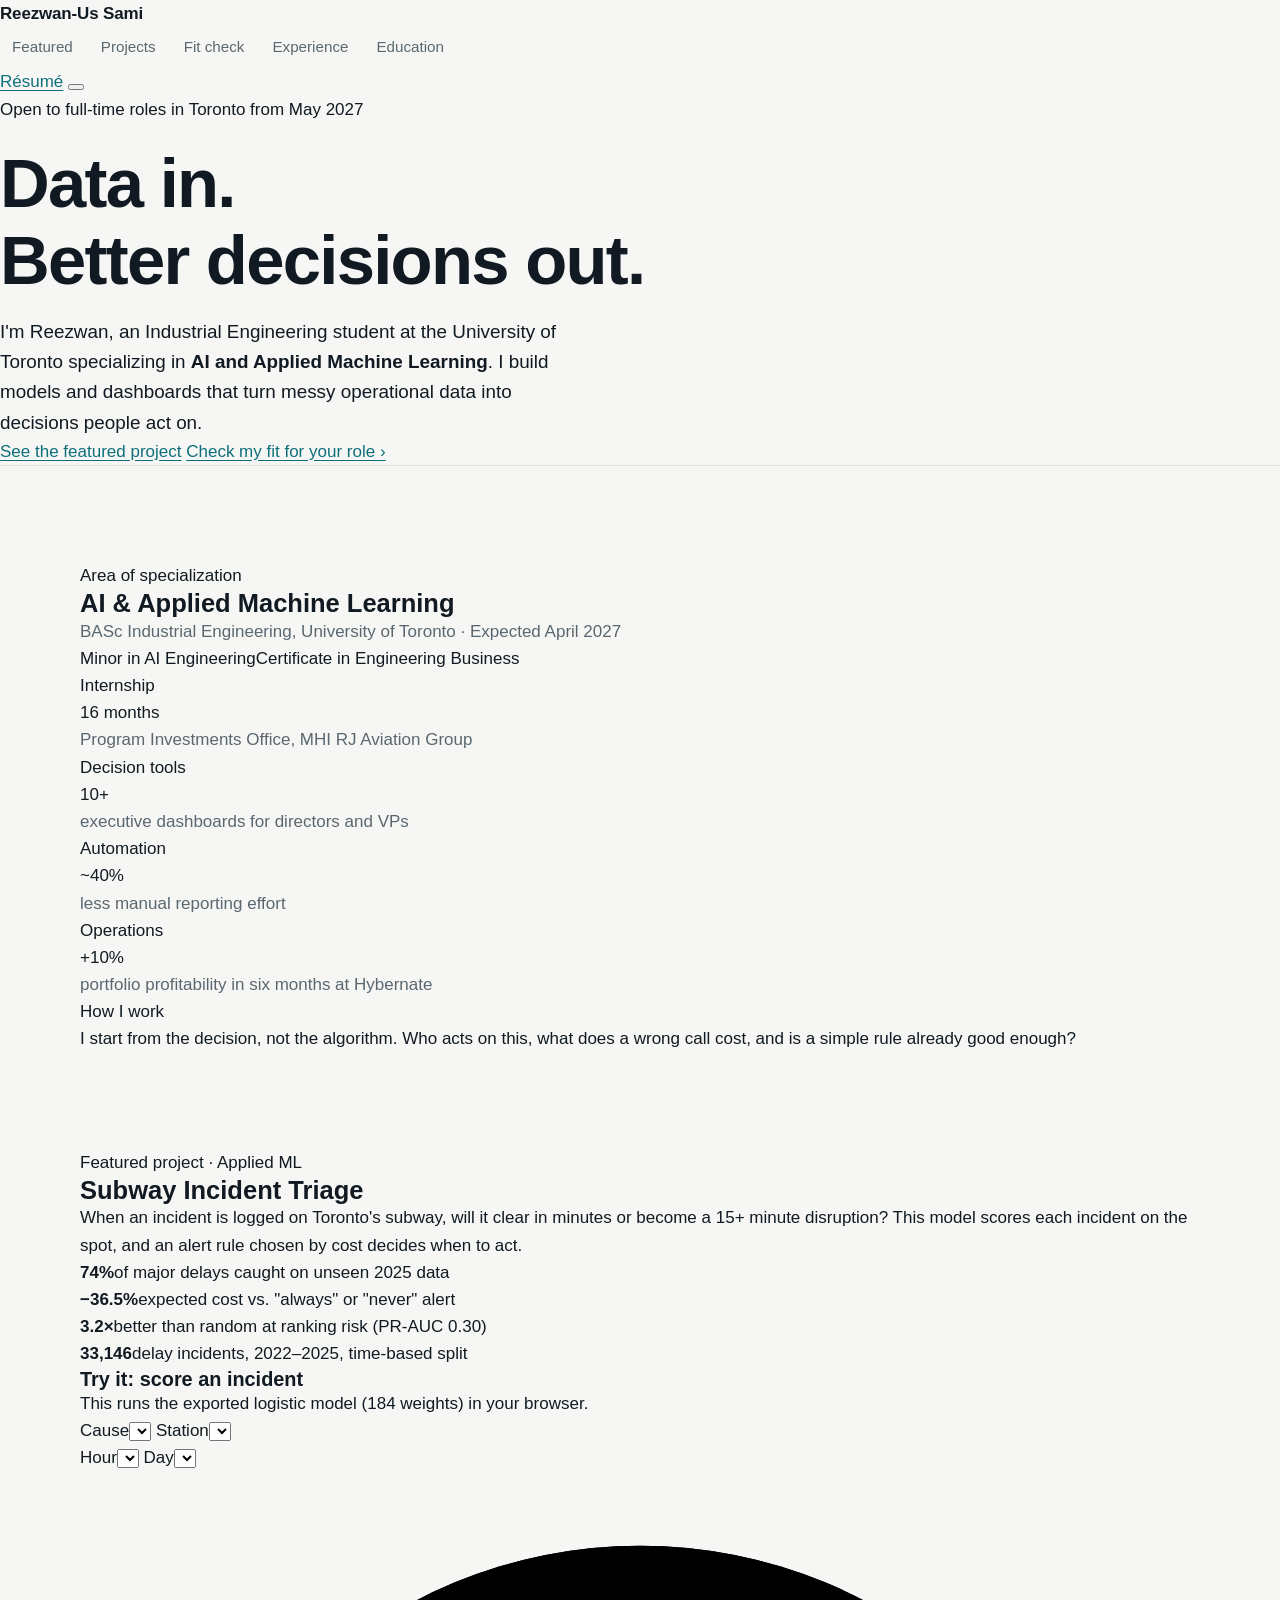
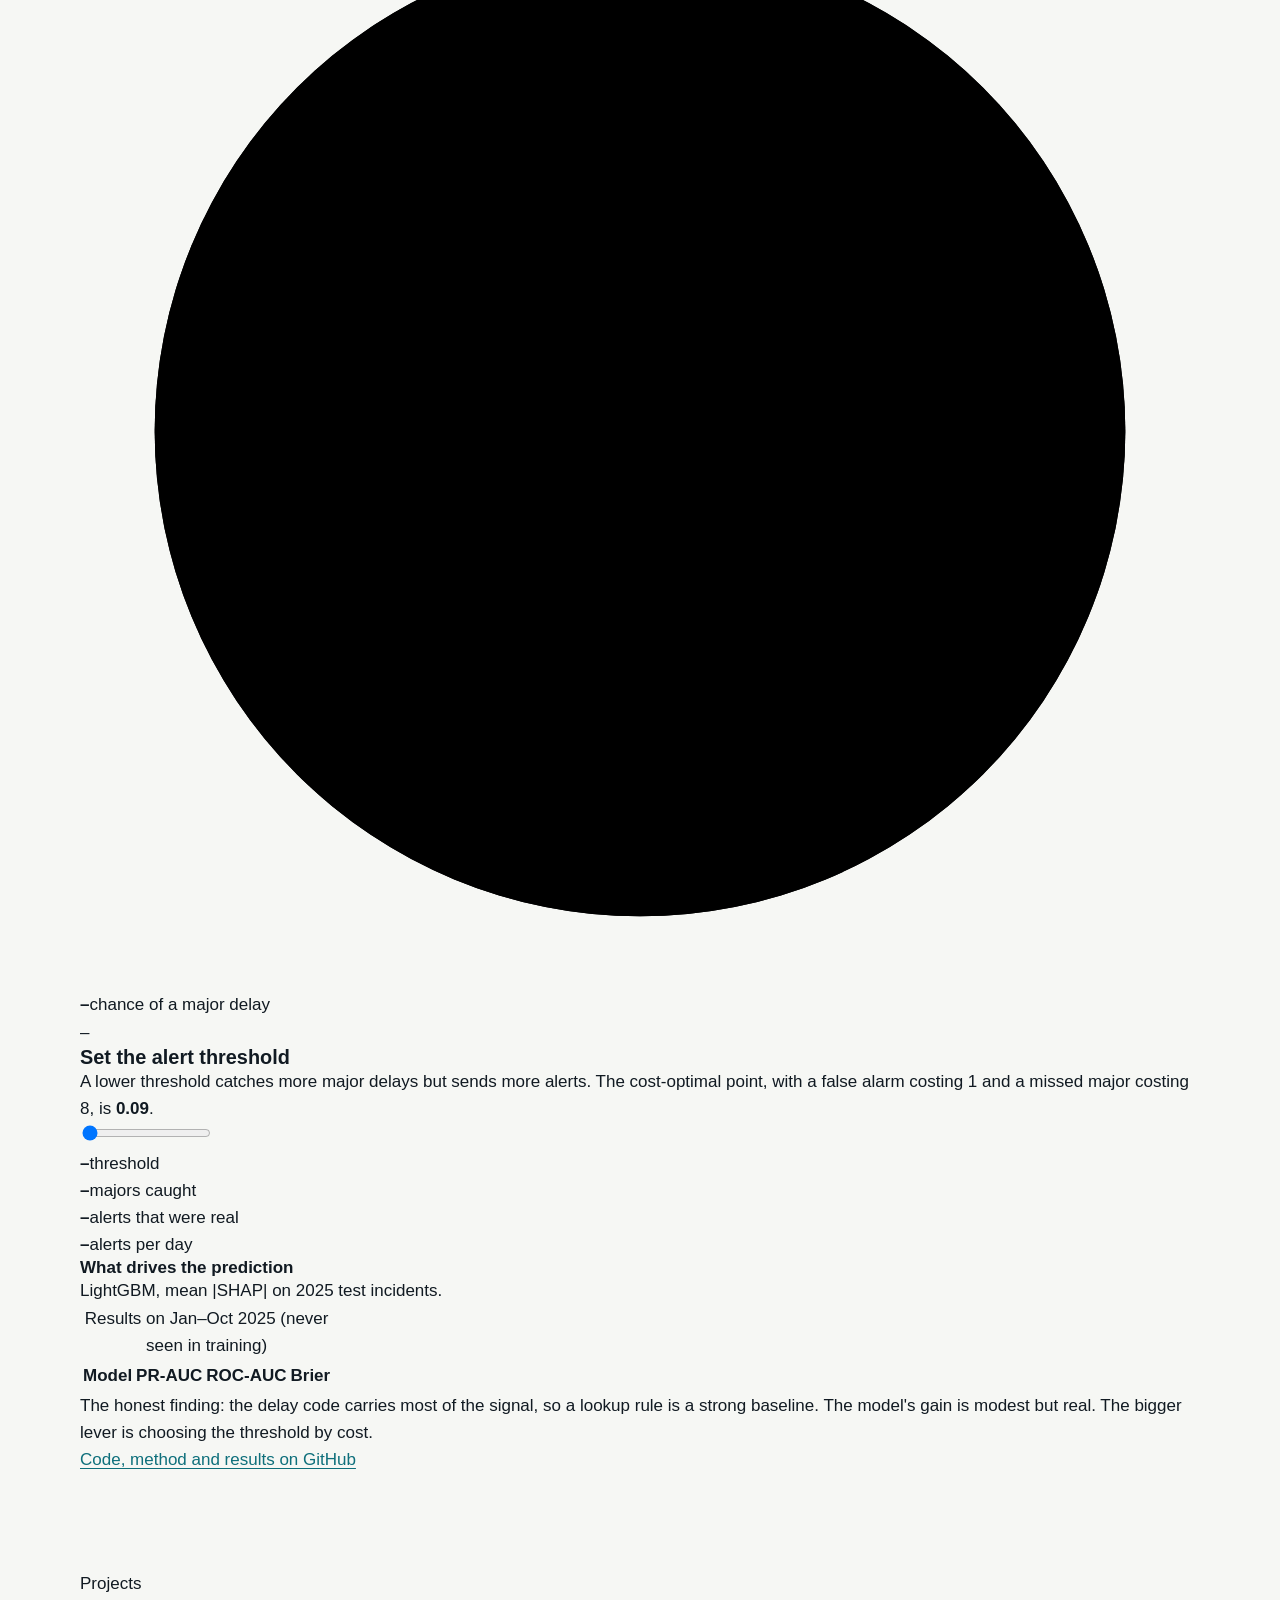
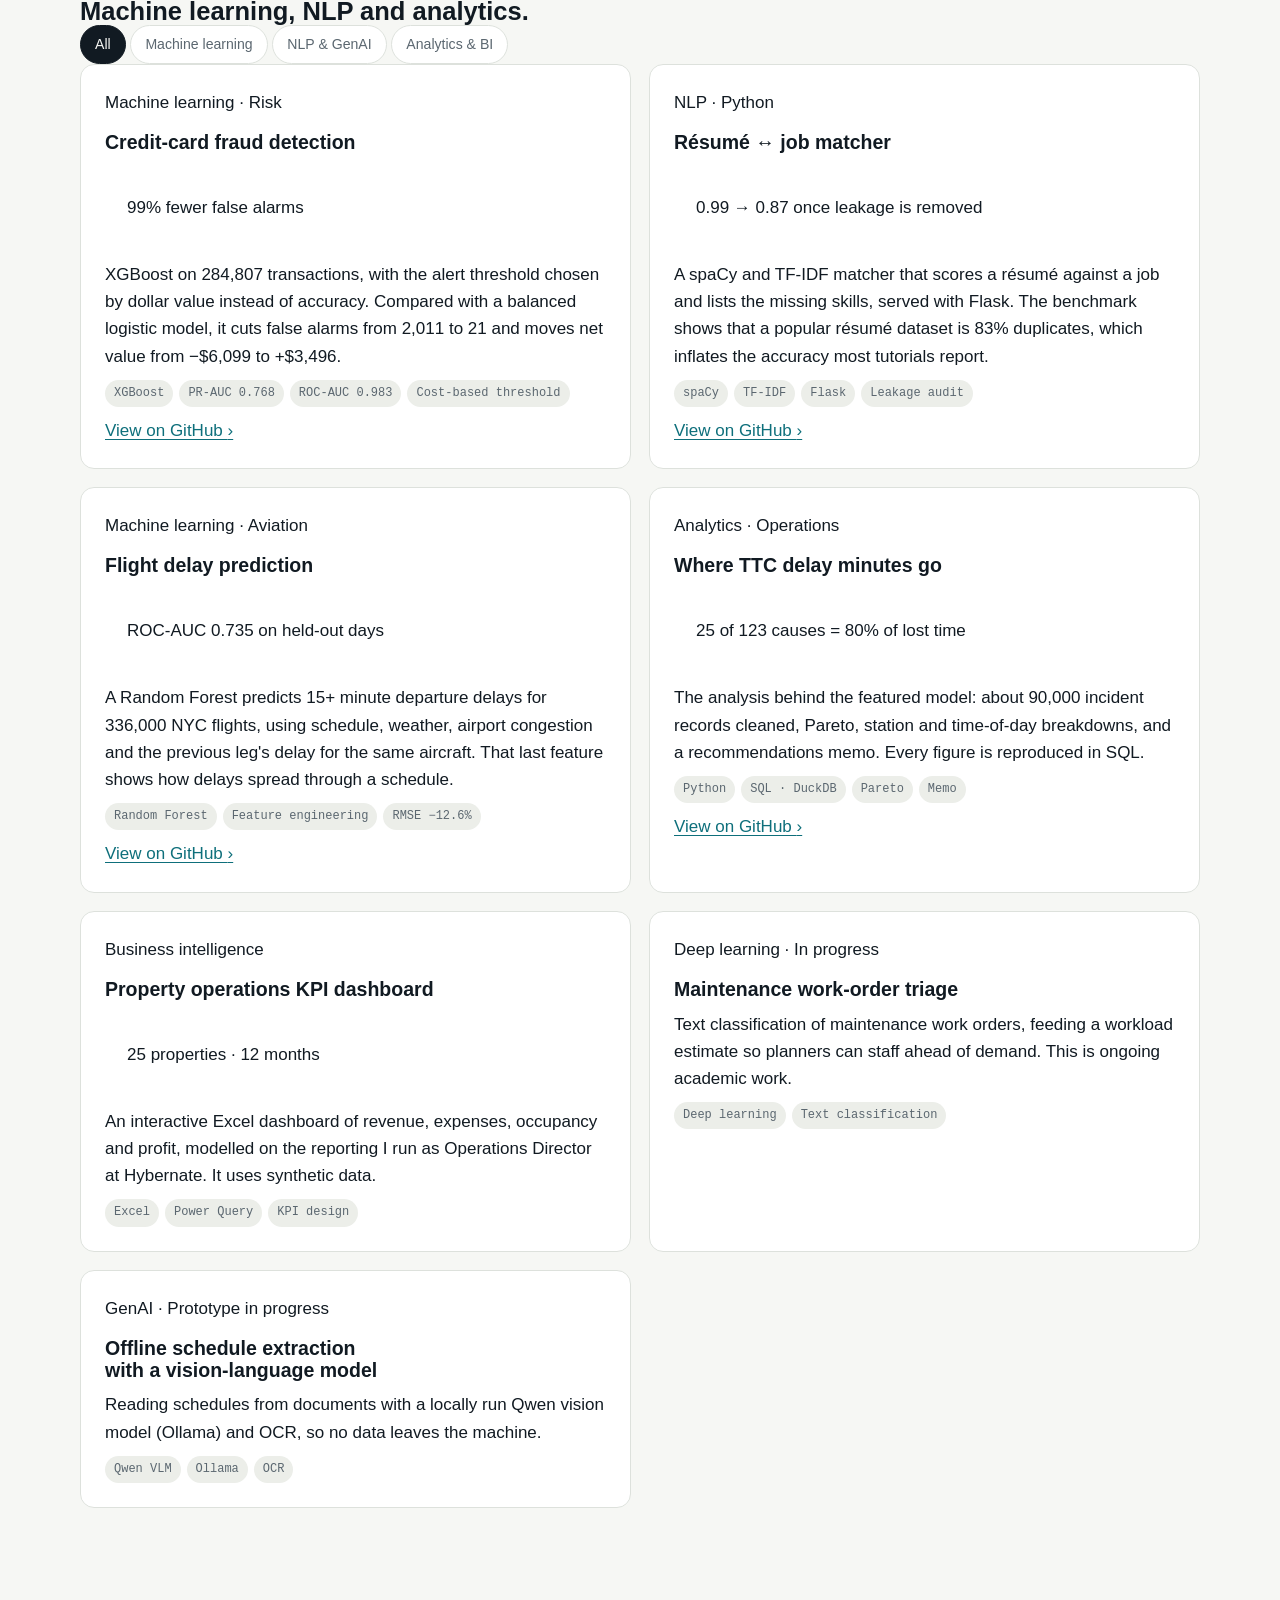
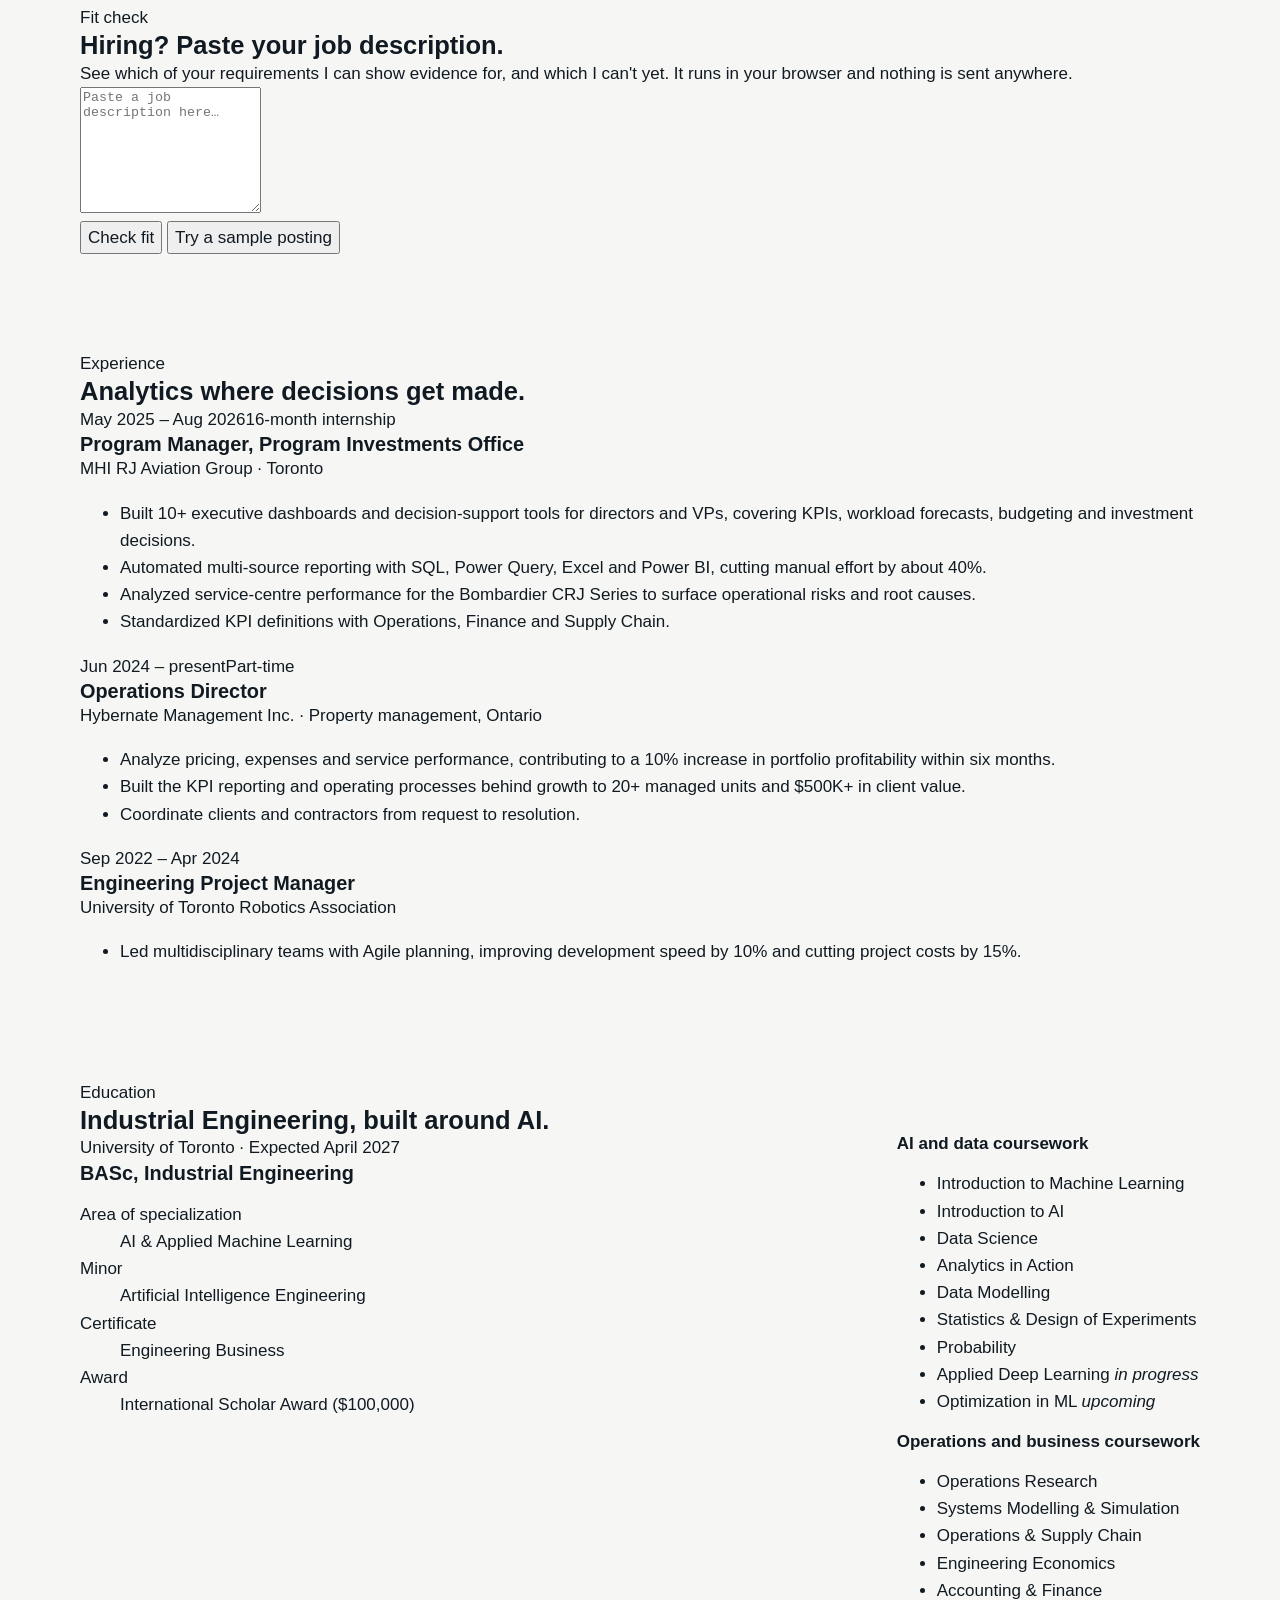
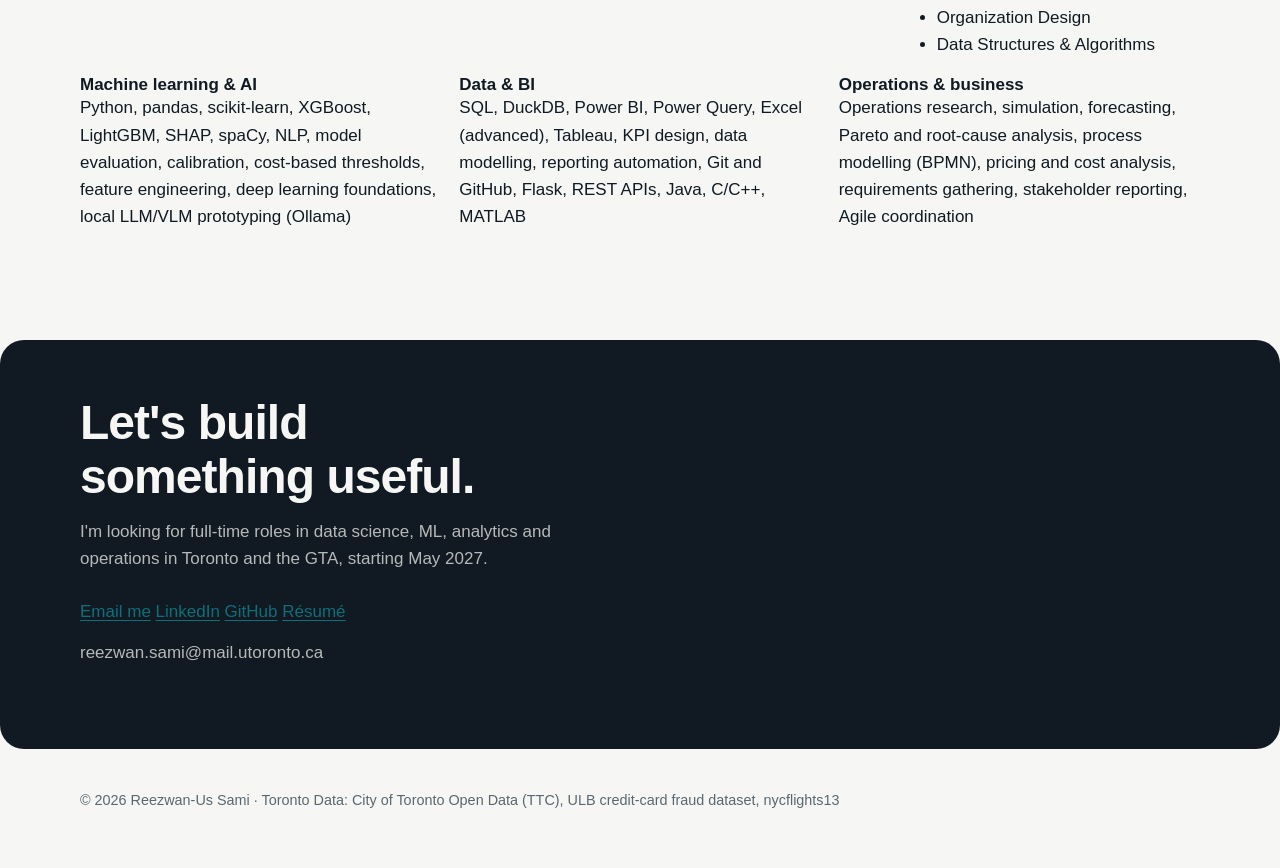
==== index.html @ f6eba40f "Redesign: index.html, README.md" ====
<!DOCTYPE html>
<html lang="en">
<head>
<meta charset="utf-8">
<meta name="viewport" content="width=device-width, initial-scale=1">
<title>Reezwan-Us Sami · Applied ML and Analytics</title>
<meta name="description" content="Reezwan-Us Sami: Industrial Engineering at the University of Toronto, specializing in AI and Applied Machine Learning, with a Minor in AI Engineering. Open to full-time data, ML and analytics roles in Toronto from May 2027.">
<meta property="og:title" content="Reezwan-Us Sami · Applied ML and Analytics">
<meta property="og:description" content="Machine learning and analytics that turn operational data into decisions. University of Toronto, AI & Applied ML.">
<meta property="og:type" content="website">
<meta name="theme-color" content="#fbfbfd">
<link rel="icon" href="assets/favicon.svg" type="image/svg+xml">
<link rel="preconnect" href="https://fonts.googleapis.com">
<link rel="preconnect" href="https://fonts.gstatic.com" crossorigin>
<link href="https://fonts.googleapis.com/css2?family=Inter:wght@400;500;600;700;800&display=swap" rel="stylesheet">
<link rel="stylesheet" href="assets/style.css">
<script>document.documentElement.classList.add('js')</script>
</head>
<body>

<nav class="nav" aria-label="Main">
  <div class="nav-in">
    <a class="brand" href="#top">Reezwan-Us Sami</a>
    <ul id="navlinks">
      <li><a href="#triage">Featured</a></li>
      <li><a href="#work">Projects</a></li>
      <li><a href="#matcher">Fit check</a></li>
      <li><a href="#experience">Experience</a></li>
      <li><a href="#education">Education</a></li>
    </ul>
    <div class="nav-r">
      <a class="pill sm" href="assets/Reezwan-Us_Sami_Resume.pdf">Résumé</a>
      <button class="menu" id="menuBtn" type="button" aria-label="Open menu" aria-expanded="false" aria-controls="navlinks">
        <svg viewBox="0 0 24 24" aria-hidden="true"><path d="M4 8h16M4 16h16"/></svg>
      </button>
    </div>
  </div>
</nav>

<main id="top">

<!-- HERO -->
<header class="hero">
  <canvas id="field" aria-hidden="true"></canvas>
  <div class="hero-in">
    <p class="avail"><span class="dot"></span>Open to full-time roles in Toronto from May 2027</p>
    <h1>Data in.<br><span class="grad">Better decisions</span> out.</h1>
    <p class="lead">I'm Reezwan, an Industrial Engineering student at the University of Toronto specializing in <strong>AI&nbsp;and Applied Machine Learning</strong>. I build models and dashboards that turn messy operational data into decisions people act on.</p>
    <div class="cta">
      <a class="pill primary" href="#triage">See the featured project</a>
      <a class="link" href="#matcher">Check my fit for your role <span aria-hidden="true">›</span></a>
    </div>
  </div>
</header>

<!-- AT A GLANCE -->
<section class="sec glance" aria-label="At a glance">
  <div class="wrap">
    <div class="bento">
      <article class="tile t-wide reveal">
        <p class="kicker">Area of specialization</p>
        <h2>AI &amp; Applied Machine&nbsp;Learning</h2>
        <p class="muted">BASc Industrial Engineering, University of Toronto · Expected April 2027</p>
        <div class="badges"><span>Minor in AI Engineering</span><span>Certificate in Engineering Business</span></div>
      </article>
      <article class="tile reveal">
        <p class="kicker">Internship</p>
        <p class="big"><span data-count="16">16</span> months</p>
        <p class="muted">Program Investments Office, MHI RJ Aviation Group</p>
      </article>
      <article class="tile reveal">
        <p class="kicker">Decision tools</p>
        <p class="big"><span data-count="10">10</span>+</p>
        <p class="muted">executive dashboards for directors and VPs</p>
      </article>
      <article class="tile reveal">
        <p class="kicker">Automation</p>
        <p class="big">~<span data-count="40">40</span>%</p>
        <p class="muted">less manual reporting effort</p>
      </article>
      <article class="tile reveal">
        <p class="kicker">Operations</p>
        <p class="big">+<span data-count="10">10</span>%</p>
        <p class="muted">portfolio profitability in six months at Hybernate</p>
      </article>
      <article class="tile t-wide t-soft reveal">
        <p class="kicker">How I work</p>
        <p class="statement">I start from the decision, not the algorithm. Who acts on this, what does a wrong call cost, and is a simple rule already good enough?</p>
      </article>
    </div>
  </div>
</section>

<!-- FEATURED -->
<section class="sec dark" id="triage">
  <div class="wrap">
    <div class="head center reveal">
      <p class="kicker light">Featured project · Applied ML</p>
      <h2>Subway Incident Triage</h2>
      <p class="sub">When an incident is logged on Toronto's subway, will it clear in minutes or become a 15+ minute disruption? This model scores each incident on the spot, and an alert rule chosen by cost decides when to act.</p>
    </div>

    <div class="stats reveal">
      <div><b>74%</b><span>of major delays caught on unseen 2025 data</span></div>
      <div><b>−36.5%</b><span>expected cost vs. "always" or "never" alert</span></div>
      <div><b>3.2×</b><span>better than random at ranking risk (PR-AUC 0.30)</span></div>
      <div><b>33,146</b><span>delay incidents, 2022–2025, time-based split</span></div>
    </div>

    <div class="lab reveal">
      <div class="panel">
        <h3>Try it: score an incident</h3>
        <p class="hint">This runs the exported logistic model (184 weights) in your browser.</p>
        <label>Cause<select id="tCode"></select></label>
        <label>Station<select id="tStation"></select></label>
        <div class="two">
          <label>Hour<select id="tHour"></select></label>
          <label>Day<select id="tDay"></select></label>
        </div>
        <div class="result">
          <div class="ring" id="tRing" style="--p:0">
            <svg viewBox="0 0 120 120" aria-hidden="true"><circle cx="60" cy="60" r="52"/><circle class="fg" cx="60" cy="60" r="52"/></svg>
            <div><b id="tProb">–</b><span>chance of a major delay</span></div>
          </div>
          <div class="verdict">
            <p id="tVerdict" class="tag">–</p>
            <p class="hint" id="tContext"></p>
          </div>
        </div>
      </div>

      <div class="panel">
        <h3>Set the alert threshold</h3>
        <p class="hint">A lower threshold catches more major delays but sends more alerts. The cost-optimal point, with a false alarm costing 1 and a missed major costing 8, is <b id="tBest">0.09</b>.</p>
        <input type="range" id="tSlider" min="0" max="0" step="1" aria-label="Alert threshold">
        <div class="readout">
          <div><b id="rT">–</b><span>threshold</span></div>
          <div><b id="rRecall">–</b><span>majors caught</span></div>
          <div><b id="rPrec">–</b><span>alerts that were real</span></div>
          <div><b id="rAlerts">–</b><span>alerts per day</span></div>
        </div>
        <h4>What drives the prediction</h4>
        <div id="tImp" class="bars"></div>
        <p class="hint">LightGBM, mean |SHAP| on 2025 test incidents.</p>
      </div>
    </div>

    <div class="compare reveal">
      <table>
        <caption>Results on Jan–Oct 2025 (never seen in training)</caption>
        <thead><tr><th>Model</th><th>PR-AUC</th><th>ROC-AUC</th><th>Brier</th></tr></thead>
        <tbody id="tTable"></tbody>
      </table>
      <p class="note">The honest finding: the delay code carries most of the signal, so a lookup rule is a strong baseline. The model's gain is modest but real. The bigger lever is choosing the threshold by cost.</p>
      <div class="cta center">
        <a class="pill light" href="https://github.com/Reezwan95/subway-incident-triage">Code, method and results on GitHub</a>
      </div>
    </div>
  </div>
</section>

<!-- PROJECTS -->
<section class="sec" id="work">
  <div class="wrap">
    <div class="head reveal">
      <p class="kicker">Projects</p>
      <h2>Machine learning, NLP and analytics.</h2>
      <div class="chips" role="group" aria-label="Filter projects">
        <button class="chip" aria-pressed="true" data-f="all">All</button>
        <button class="chip" aria-pressed="false" data-f="ml">Machine learning</button>
        <button class="chip" aria-pressed="false" data-f="nlp">NLP &amp; GenAI</button>
        <button class="chip" aria-pressed="false" data-f="bi">Analytics &amp; BI</button>
      </div>
    </div>
    <div class="grid" id="grid">
      <article class="card reveal" data-t="ml">
        <p class="kicker">Machine learning · Risk</p>
        <h3>Credit-card fraud detection</h3>
        <p class="metric">99% fewer false alarms</p>
        <p>XGBoost on 284,807 transactions, with the alert threshold chosen by dollar value instead of accuracy. Compared with a balanced logistic model, it cuts false alarms from 2,011 to 21 and moves net value from −$6,099 to +$3,496.</p>
        <ul class="tags"><li>XGBoost</li><li>PR-AUC 0.768</li><li>ROC-AUC 0.983</li><li>Cost-based threshold</li></ul>
        <a class="link" href="https://github.com/Reezwan95/fraud-detection-xgboost">View on GitHub <span aria-hidden="true">›</span></a>
      </article>
      <article class="card reveal" data-t="nlp">
        <p class="kicker">NLP · Python</p>
        <h3>Résumé ↔ job matcher</h3>
        <p class="metric">0.99 → 0.87 once leakage is removed</p>
        <p>A spaCy and TF-IDF matcher that scores a résumé against a job and lists the missing skills, served with Flask. The benchmark shows that a popular résumé dataset is 83% duplicates, which inflates the accuracy most tutorials report.</p>
        <ul class="tags"><li>spaCy</li><li>TF-IDF</li><li>Flask</li><li>Leakage audit</li></ul>
        <a class="link" href="https://github.com/Reezwan95/resume-job-matcher">View on GitHub <span aria-hidden="true">›</span></a>
      </article>
      <article class="card reveal" data-t="ml">
        <p class="kicker">Machine learning · Aviation</p>
        <h3>Flight delay prediction</h3>
        <p class="metric">ROC-AUC 0.735 on held-out days</p>
        <p>A Random Forest predicts 15+ minute departure delays for 336,000 NYC flights, using schedule, weather, airport congestion and the previous leg's delay for the same aircraft. That last feature shows how delays spread through a schedule.</p>
        <ul class="tags"><li>Random Forest</li><li>Feature engineering</li><li>RMSE −12.6%</li></ul>
        <a class="link" href="https://github.com/Reezwan95/flight-delay-prediction">View on GitHub <span aria-hidden="true">›</span></a>
      </article>
      <article class="card reveal" data-t="bi">
        <p class="kicker">Analytics · Operations</p>
        <h3>Where TTC delay minutes go</h3>
        <p class="metric">25 of 123 causes = 80% of lost time</p>
        <p>The analysis behind the featured model: about 90,000 incident records cleaned, Pareto, station and time-of-day breakdowns, and a recommendations memo. Every figure is reproduced in SQL.</p>
        <ul class="tags"><li>Python</li><li>SQL · DuckDB</li><li>Pareto</li><li>Memo</li></ul>
        <a class="link" href="https://github.com/Reezwan95/ttc-subway-delay-analysis">View on GitHub <span aria-hidden="true">›</span></a>
      </article>
      <article class="card reveal" data-t="bi">
        <p class="kicker">Business intelligence</p>
        <h3>Property operations KPI dashboard</h3>
        <p class="metric">25 properties · 12 months</p>
        <p>An interactive Excel dashboard of revenue, expenses, occupancy and profit, modelled on the reporting I run as Operations Director at Hybernate. It uses synthetic data.</p>
        <ul class="tags"><li>Excel</li><li>Power Query</li><li>KPI design</li></ul>
      </article>
      <article class="card wip reveal" data-t="nlp">
        <p class="kicker">Deep learning · In progress</p>
        <h3>Maintenance work-order triage</h3>
        <p>Text classification of maintenance work orders, feeding a workload estimate so planners can staff ahead of demand. This is ongoing academic work.</p>
        <ul class="tags"><li>Deep learning</li><li>Text classification</li></ul>
      </article>
      <article class="card wip reveal" data-t="nlp">
        <p class="kicker">GenAI · Prototype in progress</p>
        <h3>Offline schedule extraction with a vision-language model</h3>
        <p>Reading schedules from documents with a locally run Qwen vision model (Ollama) and OCR, so no data leaves the machine.</p>
        <ul class="tags"><li>Qwen VLM</li><li>Ollama</li><li>OCR</li></ul>
      </article>
    </div>
  </div>
</section>

<!-- JD MATCHER -->
<section class="sec soft" id="matcher">
  <div class="wrap narrow">
    <div class="head center reveal">
      <p class="kicker">Fit check</p>
      <h2>Hiring? Paste your job description.</h2>
      <p class="sub">See which of your requirements I can show evidence for, and which I can't yet. It runs in your browser and nothing is sent anywhere.</p>
    </div>
    <div class="matcher reveal">
      <textarea id="jd" rows="8" placeholder="Paste a job description here…"></textarea>
      <div class="m-actions">
        <button class="pill primary" id="jdGo" type="button">Check fit</button>
        <button class="link" id="jdSample" type="button">Try a sample posting</button>
      </div>
      <div id="jdOut" class="m-out" hidden>
        <div class="m-score"><b id="jdPct">–</b><span id="jdSum"></span></div>
        <div class="m-cols">
          <div><h4>Where I have evidence</h4><ul id="jdHave" class="ev"></ul></div>
          <div><h4>Not on my résumé yet</h4><ul id="jdGap" class="gap"></ul><p class="hint">Listed honestly, since these are what I'd learn first in the role.</p></div>
        </div>
      </div>
    </div>
  </div>
</section>

<!-- EXPERIENCE -->
<section class="sec" id="experience">
  <div class="wrap">
    <div class="head reveal">
      <p class="kicker">Experience</p>
      <h2>Analytics where decisions get made.</h2>
    </div>
    <div class="xp">
      <article class="job reveal">
        <div class="when">May 2025 – Aug 2026<span>16-month internship</span></div>
        <div>
          <h3>Program Manager, Program Investments Office</h3>
          <p class="org">MHI RJ Aviation Group · Toronto</p>
          <ul>
            <li>Built 10+ executive dashboards and decision-support tools for directors and VPs, covering KPIs, workload forecasts, budgeting and investment decisions.</li>
            <li>Automated multi-source reporting with SQL, Power Query, Excel and Power BI, cutting manual effort by about 40%.</li>
            <li>Analyzed service-centre performance for the Bombardier CRJ Series to surface operational risks and root causes.</li>
            <li>Standardized KPI definitions with Operations, Finance and Supply Chain.</li>
          </ul>
        </div>
      </article>
      <article class="job reveal">
        <div class="when">Jun 2024 – present<span>Part-time</span></div>
        <div>
          <h3>Operations Director</h3>
          <p class="org">Hybernate Management Inc. · Property management, Ontario</p>
          <ul>
            <li>Analyze pricing, expenses and service performance, contributing to a 10% increase in portfolio profitability within six months.</li>
            <li>Built the KPI reporting and operating processes behind growth to 20+ managed units and $500K+ in client value.</li>
            <li>Coordinate clients and contractors from request to resolution.</li>
          </ul>
        </div>
      </article>
      <article class="job reveal">
        <div class="when">Sep 2022 – Apr 2024</div>
        <div>
          <h3>Engineering Project Manager</h3>
          <p class="org">University of Toronto Robotics Association</p>
          <ul>
            <li>Led multidisciplinary teams with Agile planning, improving development speed by 10% and cutting project costs by 15%.</li>
          </ul>
        </div>
      </article>
    </div>
  </div>
</section>

<!-- EDUCATION + SKILLS -->
<section class="sec soft" id="education">
  <div class="wrap">
    <div class="head reveal">
      <p class="kicker">Education</p>
      <h2>Industrial Engineering, built around AI.</h2>
    </div>
    <div class="edu reveal">
      <div class="edu-main">
        <p class="kicker">University of Toronto · Expected April 2027</p>
        <h3>BASc, Industrial Engineering</h3>
        <dl>
          <div><dt>Area of specialization</dt><dd>AI &amp; Applied Machine Learning</dd></div>
          <div><dt>Minor</dt><dd>Artificial Intelligence Engineering</dd></div>
          <div><dt>Certificate</dt><dd>Engineering Business</dd></div>
          <div><dt>Award</dt><dd>International Scholar Award ($100,000)</dd></div>
        </dl>
      </div>
      <div>
        <h4>AI and data coursework</h4>
        <ul class="chips static">
          <li>Introduction to Machine Learning</li><li>Introduction to AI</li><li>Data Science</li><li>Analytics in Action</li><li>Data Modelling</li><li>Statistics &amp; Design of Experiments</li><li>Probability</li><li>Applied Deep Learning <em>in progress</em></li><li>Optimization in ML <em>upcoming</em></li>
        </ul>
        <h4>Operations and business coursework</h4>
        <ul class="chips static">
          <li>Operations Research</li><li>Systems Modelling &amp; Simulation</li><li>Operations &amp; Supply Chain</li><li>Engineering Economics</li><li>Accounting &amp; Finance</li><li>Organization Design</li><li>Data Structures &amp; Algorithms</li>
        </ul>
      </div>
    </div>

    <div class="skills">
      <article class="reveal"><h4>Machine learning &amp; AI</h4><p>Python, pandas, scikit-learn, XGBoost, LightGBM, SHAP, spaCy, NLP, model evaluation, calibration, cost-based thresholds, feature engineering, deep learning foundations, local LLM/VLM prototyping (Ollama)</p></article>
      <article class="reveal"><h4>Data &amp; BI</h4><p>SQL, DuckDB, Power BI, Power Query, Excel (advanced), Tableau, KPI design, data modelling, reporting automation, Git and GitHub, Flask, REST APIs, Java, C/C++, MATLAB</p></article>
      <article class="reveal"><h4>Operations &amp; business</h4><p>Operations research, simulation, forecasting, Pareto and root-cause analysis, process modelling (BPMN), pricing and cost analysis, requirements gathering, stakeholder reporting, Agile coordination</p></article>
    </div>
  </div>
</section>

<!-- CONTACT -->
<section class="sec contact" id="contact">
  <div class="wrap center reveal">
    <h2>Let's build something useful.</h2>
    <p class="sub">I'm looking for full-time roles in data science, ML, analytics and operations in Toronto and the GTA, starting May 2027.</p>
    <div class="cta center">
      <a class="pill primary" href="mailto:reezwan.sami@mail.utoronto.ca">Email me</a>
      <a class="pill" href="https://www.linkedin.com/in/reezwans/">LinkedIn</a>
      <a class="pill" href="https://github.com/Reezwan95">GitHub</a>
      <a class="pill" href="assets/Reezwan-Us_Sami_Resume.pdf">Résumé</a>
    </div>
    <p class="hint">reezwan.sami@mail.utoronto.ca</p>
  </div>
</section>
</main>

<footer>
  <div class="wrap">
    <span>© 2026 Reezwan-Us Sami · Toronto</span>
    <span>Data: City of Toronto Open Data (TTC), ULB credit-card fraud dataset, nycflights13</span>
  </div>
</footer>

<script src="assets/triage.js"></script>
<script src="assets/main.js"></script>
</body>
</html>
---- assets/style.css ----
/* Reezwan-Us Sami — portfolio
   Direction: a transit-map system. Lines, stops and signal colours carry
   the brand from the hero animation through the timeline and charts. */

:root {
  --bg: #f6f7f4;
  --bg-2: #eceee9;
  --surface: #ffffff;
  --ink: #111a22;
  --muted: #5b6770;
  --line: #dde1dc;
  --l1: #e8a900;   /* Line 1 yellow: primary accent */
  --l2: #1b8a5a;   /* Line 2 green */
  --l4: #8b3a8f;   /* Line 4 purple */
  --route: #0e6f7b;
  --on-accent: #111a22;
  --shadow: 0 1px 2px rgba(17, 26, 34, .06), 0 8px 24px rgba(17, 26, 34, .06);
  --display: "Archivo", "Helvetica Neue", Arial, sans-serif;
  --body: "IBM Plex Sans", "Segoe UI", Roboto, sans-serif;
  --mono: "IBM Plex Mono", ui-monospace, Menlo, monospace;
  --radius: 14px;
  color-scheme: light;
}
@media (prefers-color-scheme: dark) {
  :root:not([data-theme="light"]) {
    --bg: #0d1318; --bg-2: #121b22; --surface: #151f27; --ink: #e8edf0; --muted: #98a5ae; --line: #24313b;
    --l1: #f2b705; --l2: #2fb57a; --l4: #c06cc4; --route: #4cb6c1; --on-accent: #0d1318;
    --shadow: 0 1px 2px rgba(0,0,0,.3), 0 10px 30px rgba(0,0,0,.35);
    color-scheme: dark;
  }
}
:root[data-theme="dark"] {
  --bg: #0d1318; --bg-2: #121b22; --surface: #151f27; --ink: #e8edf0; --muted: #98a5ae; --line: #24313b;
  --l1: #f2b705; --l2: #2fb57a; --l4: #c06cc4; --route: #4cb6c1; --on-accent: #0d1318;
  --shadow: 0 1px 2px rgba(0,0,0,.3), 0 10px 30px rgba(0,0,0,.35);
  color-scheme: dark;
}

*, *::before, *::after { box-sizing: border-box; }
html { scroll-behavior: smooth; scroll-padding-top: 80px; }
@media (prefers-reduced-motion: reduce) { html { scroll-behavior: auto; } }
body { margin: 0; background: var(--bg); color: var(--ink); font-family: var(--body); font-size: 17px; line-height: 1.6; -webkit-font-smoothing: antialiased; }
img, svg, canvas { max-width: 100%; display: block; }
a { color: var(--route); text-underline-offset: 3px; }
h1, h2, h3, h4 { font-family: var(--display); line-height: 1.12; margin: 0; text-wrap: balance; }
p { margin: 0; }
button { font: inherit; color: inherit; }
:focus-visible { outline: 3px solid var(--l1); outline-offset: 3px; border-radius: 6px; }
.wrap { width: min(1120px, 100% - 40px); margin-inline: auto; }
.mono { font-family: var(--mono); font-size: .8rem; letter-spacing: .02em; }
.muted { color: var(--muted); }
.sr { position: absolute; width: 1px; height: 1px; overflow: hidden; clip: rect(0 0 0 0); white-space: nowrap; }

/* ---------- Nav ---------- */
.nav { position: sticky; top: 0; z-index: 50; backdrop-filter: saturate(1.4) blur(12px); -webkit-backdrop-filter: saturate(1.4) blur(12px); background: color-mix(in srgb, var(--bg) 78%, transparent); border-bottom: 1px solid transparent; transition: border-color .2s; }
.nav.scrolled { border-bottom-color: var(--line); }
.nav .wrap { display: flex; align-items: center; justify-content: space-between; height: 64px; gap: 16px; }
.brand { display: flex; align-items: center; gap: 10px; font-family: var(--display); font-weight: 800; color: var(--ink); text-decoration: none; letter-spacing: -.01em; }
.brand .mark { width: 30px; height: 30px; border-radius: 50%; display: grid; place-items: center; background: var(--ink); color: var(--bg); font-size: .78rem; box-shadow: 0 0 0 3px var(--bg), 0 0 0 5px var(--l1); }
.nav ul { display: flex; gap: 4px; list-style: none; margin: 0; padding: 0; }
.nav ul a { display: block; padding: 8px 12px; border-radius: 8px; color: var(--muted); text-decoration: none; font-size: .95rem; font-weight: 500; }
.nav ul a:hover, .nav ul a.active { color: var(--ink); background: var(--bg-2); }
.nav-tools { display: flex; gap: 8px; align-items: center; }
.icon-btn { width: 40px; height: 40px; display: grid; place-items: center; border-radius: 10px; border: 1px solid var(--line); background: var(--surface); cursor: pointer; }
.icon-btn svg { width: 18px; height: 18px; }
.menu-btn { display: none; }

.btn { display: inline-flex; align-items: center; gap: 8px; padding: 11px 18px; border-radius: 10px; font-weight: 600; font-size: .95rem; text-decoration: none; border: 1.5px solid var(--ink); color: var(--ink); background: transparent; cursor: pointer; transition: transform .15s ease, background .15s; }
.btn:hover { transform: translateY(-1px); }
.btn.primary { background: var(--l1); border-color: var(--l1); color: var(--on-accent); }
.btn.sm { padding: 8px 14px; font-size: .88rem; }
.btn svg { width: 16px; height: 16px; }

/* ---------- Hero ---------- */
.hero { position: relative; overflow: hidden; border-bottom: 1px solid var(--line); }
.hero canvas { position: absolute; inset: 0; width: 100%; height: 100%; }
.hero .wrap { position: relative; padding: 96px 0 88px; display: grid; grid-template-columns: minmax(0, 1.25fr) minmax(0, .75fr); gap: 32px; align-items: end; pointer-events: none; }
.hero .wrap > * { pointer-events: auto; }
.status { display: inline-flex; align-items: center; gap: 10px; padding: 6px 12px 6px 8px; border: 1px solid var(--line); border-radius: 999px; background: color-mix(in srgb, var(--surface) 85%, transparent); font-size: .85rem; font-weight: 500; }
.status .dot { width: 10px; height: 10px; border-radius: 50%; background: var(--l2); box-shadow: 0 0 0 4px color-mix(in srgb, var(--l2) 25%, transparent); }
.hero h1 { font-size: clamp(2.6rem, 6.2vw, 4.3rem); font-weight: 800; letter-spacing: -.025em; margin: 22px 0 18px; }
.hero h1 .role { display: block; font-size: .46em; font-weight: 700; color: var(--muted); letter-spacing: -.01em; margin-top: 10px; min-height: 1.2em; }
.hero h1 .role b { color: var(--ink); background: linear-gradient(transparent 62%, color-mix(in srgb, var(--l1) 55%, transparent) 62%); }
.hero .lead { font-size: 1.18rem; max-width: 56ch; color: var(--ink); }
.hero .actions { display: flex; flex-wrap: wrap; gap: 12px; margin-top: 30px; }
.hero-card { background: color-mix(in srgb, var(--surface) 88%, transparent); border: 1px solid var(--line); border-radius: var(--radius); padding: 20px; box-shadow: var(--shadow); backdrop-filter: blur(6px); }
.hero-card h2 { font-size: 1rem; margin-bottom: 12px; }
.next-stops { list-style: none; margin: 0; padding: 0; position: relative; }
.next-stops::before { content: ""; position: absolute; left: 7px; top: 8px; bottom: 8px; width: 3px; background: var(--l1); border-radius: 2px; }
.next-stops li { position: relative; padding: 0 0 12px 28px; font-size: .92rem; }
.next-stops li::before { content: ""; position: absolute; left: 0; top: 5px; width: 17px; height: 17px; border-radius: 50%; background: var(--surface); border: 3px solid var(--ink); }
.next-stops li.now::before { background: var(--l1); }
.next-stops li span { display: block; color: var(--muted); font-size: .8rem; font-family: var(--mono); }

/* ---------- Metrics ---------- */
.metrics { display: grid; grid-template-columns: repeat(4, 1fr); border-bottom: 1px solid var(--line); }
.metric { padding: 30px 22px; }
.metric + .metric { border-left: 1px solid var(--line); }
.metric .num { font-family: var(--display); font-size: clamp(2rem, 4vw, 2.8rem); font-weight: 800; font-variant-numeric: tabular-nums; letter-spacing: -.02em; }
.metric .lbl { color: var(--muted); font-size: .92rem; line-height: 1.4; }
.metric .bar { height: 4px; width: 36px; border-radius: 2px; margin-bottom: 14px; }

/* ---------- Sections ---------- */
section { padding: 96px 0 0; }
.sec-head { display: flex; justify-content: space-between; align-items: end; flex-wrap: wrap; gap: 16px; margin-bottom: 32px; }
.eyebrow { display: inline-flex; align-items: center; gap: 8px; color: var(--muted); margin-bottom: 10px; }
.eyebrow i { width: 10px; height: 10px; border-radius: 50%; display: inline-block; }
.sec-head h2 { font-size: clamp(1.9rem, 3.6vw, 2.8rem); letter-spacing: -.02em; }
.sec-head p { max-width: 52ch; color: var(--muted); }

/* ---------- Case study ---------- */
.case { background: var(--surface); border: 1px solid var(--line); border-radius: 20px; box-shadow: var(--shadow); overflow: hidden; }
.case-top { display: grid; grid-template-columns: minmax(0, 1fr) minmax(0, 1.25fr); }
.case-info { padding: 34px; border-right: 1px solid var(--line); display: flex; flex-direction: column; gap: 16px; }
.case-info h3 { font-size: 1.7rem; letter-spacing: -.015em; }
.tags { display: flex; flex-wrap: wrap; gap: 6px; list-style: none; margin: 0; padding: 0; }
.tags li { font-family: var(--mono); font-size: .75rem; padding: 4px 9px; border-radius: 999px; background: var(--bg-2); color: var(--muted); }
.kpis { display: grid; grid-template-columns: 1fr 1fr; gap: 12px; }
.kpi { border: 1px solid var(--line); border-radius: 12px; padding: 14px; }
.kpi b { display: block; font-family: var(--display); font-size: 1.6rem; font-variant-numeric: tabular-nums; }
.kpi span { color: var(--muted); font-size: .84rem; line-height: 1.35; display: block; }
.case-viz { padding: 26px 28px 22px; display: flex; flex-direction: column; gap: 14px; min-width: 0; }
.tabs { display: flex; gap: 4px; padding: 4px; background: var(--bg-2); border-radius: 12px; width: max-content; max-width: 100%; overflow-x: auto; }
.tabs button { border: 0; background: transparent; padding: 8px 14px; border-radius: 9px; cursor: pointer; font-weight: 500; font-size: .9rem; color: var(--muted); white-space: nowrap; }
.tabs button[aria-selected="true"] { background: var(--surface); color: var(--ink); box-shadow: var(--shadow); }
.viz-title { font-weight: 600; }
.viz-note { color: var(--muted); font-size: .88rem; min-height: 2.6em; }
.chart { position: relative; min-height: 300px; }
.chart svg text { fill: var(--muted); font-size: 12px; font-family: var(--body); }
.chart .axis line, .chart .axis path { stroke: var(--line); }
.chart .lbl-strong { fill: var(--ink); font-weight: 600; }
.tip { position: absolute; pointer-events: none; background: var(--ink); color: var(--bg); padding: 8px 10px; border-radius: 8px; font-size: .8rem; line-height: 1.35; white-space: nowrap; opacity: 0; transform: translateY(4px); transition: opacity .12s, transform .12s; z-index: 5; }
.tip.on { opacity: 1; transform: none; }
.tip b { display: block; }
.case-foot { border-top: 1px solid var(--line); padding: 22px 34px; display: grid; grid-template-columns: repeat(3, 1fr); gap: 24px; }
.case-foot h4 { font-size: .95rem; margin-bottom: 4px; }
.case-foot p { color: var(--muted); font-size: .9rem; }
.case-foot .n { font-family: var(--mono); color: var(--l1); font-size: .8rem; }

/* ---------- Projects ---------- */
.filters { display: flex; flex-wrap: wrap; gap: 8px; }
.chip { border: 1px solid var(--line); background: var(--surface); padding: 7px 14px; border-radius: 999px; cursor: pointer; font-size: .88rem; font-weight: 500; color: var(--muted); }
.chip[aria-pressed="true"] { background: var(--ink); color: var(--bg); border-color: var(--ink); }
.grid { display: grid; grid-template-columns: repeat(2, minmax(0, 1fr)); gap: 18px; }
.card { position: relative; background: var(--surface); border: 1px solid var(--line); border-radius: var(--radius); padding: 24px; display: flex; flex-direction: column; gap: 10px; transition: transform .2s ease, box-shadow .2s ease, opacity .25s ease; }
.card:hover { transform: translateY(-3px); box-shadow: var(--shadow); }
.card.dim { opacity: .28; }
.card[hidden] { display: none; }
.card .stripe { position: absolute; left: 24px; top: 0; width: 44px; height: 4px; border-radius: 0 0 3px 3px; }
.card h3 { font-size: 1.22rem; margin-top: 6px; }
.card .metric-line { font-family: var(--mono); font-size: .82rem; color: var(--route); }
.card p { color: var(--ink); }
.card details { border-top: 1px dashed var(--line); padding-top: 10px; margin-top: auto; }
.card summary { cursor: pointer; font-weight: 600; font-size: .9rem; color: var(--route); list-style: none; display: flex; align-items: center; gap: 6px; }
.card summary::-webkit-details-marker { display: none; }
.card summary::after { content: "+"; font-family: var(--mono); }
.card details[open] summary::after { content: "–"; }
.card details ul { margin: 8px 0 0; padding-left: 1.1em; color: var(--muted); font-size: .92rem; }
.spark { height: 46px; }

/* ---------- Skills ---------- */
.skills { display: grid; grid-template-columns: repeat(3, minmax(0, 1fr)); gap: 18px; }
.skill-group { background: var(--surface); border: 1px solid var(--line); border-radius: var(--radius); padding: 22px; }
.skill-group h3 { font-size: 1.05rem; margin-bottom: 12px; display: flex; align-items: center; gap: 8px; }
.skill-group h3 i { width: 12px; height: 12px; border-radius: 50%; }
.skill-list { display: flex; flex-wrap: wrap; gap: 8px; }
.skill { border: 1px solid var(--line); background: var(--bg); border-radius: 8px; padding: 6px 10px; font-size: .88rem; cursor: pointer; }
.skill:hover, .skill.on { border-color: var(--ink); background: var(--ink); color: var(--bg); }
.skill-hint { margin-top: 16px; color: var(--muted); font-size: .9rem; min-height: 1.6em; }

/* ---------- Timeline ---------- */
.timeline { position: relative; display: grid; gap: 18px; padding-left: 44px; }
.timeline::before { content: ""; position: absolute; left: 13px; top: 14px; bottom: 14px; width: 5px; border-radius: 3px; background: linear-gradient(var(--l1), var(--l2) 55%, var(--l4)); }
.stop { position: relative; background: var(--surface); border: 1px solid var(--line); border-radius: var(--radius); padding: 22px 24px; }
.stop::before { content: ""; position: absolute; left: -41px; top: 22px; width: 22px; height: 22px; border-radius: 50%; background: var(--surface); border: 5px solid var(--ink); }
.stop .when { font-family: var(--mono); font-size: .8rem; color: var(--muted); }
.stop h3 { font-size: 1.2rem; margin: 4px 0 2px; }
.stop .org { color: var(--muted); margin-bottom: 10px; }
.stop ul { margin: 0; padding-left: 1.1em; }
.stop li { margin-bottom: 4px; max-width: 75ch; }
.edu { display: flex; justify-content: space-between; flex-wrap: wrap; gap: 8px; }

/* ---------- Contact ---------- */
.contact { margin: 110px 0 0; background: var(--ink); color: var(--bg); border-radius: 24px; padding: clamp(28px, 5vw, 56px); position: relative; overflow: hidden; }
.contact h2 { font-size: clamp(1.9rem, 4vw, 3rem); letter-spacing: -.02em; max-width: 18ch; }
.contact p { color: color-mix(in srgb, var(--bg) 72%, var(--ink)); margin: 14px 0 26px; max-width: 52ch; }
.contact .btn { border-color: var(--bg); color: var(--bg); }
.contact .btn.primary { color: var(--on-accent); border-color: var(--l1); }
.contact .lines { position: absolute; right: -40px; top: -20px; width: 340px; opacity: .9; pointer-events: none; }
.copy-ok { font-size: .85rem; margin-left: 4px; }
footer { padding: 40px 0 56px; color: var(--muted); font-size: .9rem; display: flex; justify-content: space-between; flex-wrap: wrap; gap: 12px; }

/* ---------- Reveal (visible at rest; motion only enhances) ---------- */
@media (prefers-reduced-motion: no-preference) {
  .js .reveal { animation: rise .7s cubic-bezier(.2, .7, .2, 1) both; animation-play-state: paused; }
  .js .reveal.in { animation-play-state: running; }
  @keyframes rise { from { opacity: .001; transform: translateY(18px); } to { opacity: 1; transform: none; } }
}

/* ---------- Responsive ---------- */
@media (max-width: 960px) {
  .hero .wrap { grid-template-columns: 1fr; padding: 72px 0 64px; }
  .case-top { grid-template-columns: 1fr; }
  .case-info { border-right: 0; border-bottom: 1px solid var(--line); }
  .case-foot { grid-template-columns: 1fr; }
  .skills { grid-template-columns: 1fr; }
}
@media (max-width: 760px) {
  .nav ul { display: none; position: absolute; top: 64px; left: 0; right: 0; flex-direction: column; padding: 10px 20px 16px; background: var(--bg); border-bottom: 1px solid var(--line); }
  .nav ul.open { display: flex; }
  .menu-btn { display: grid; }
  .nav .resume-btn { display: none; }
  .metrics { grid-template-columns: repeat(2, 1fr); }
  .metric:nth-child(3) { border-left: 0; }
  .metric:nth-child(n+3) { border-top: 1px solid var(--line); }
  .grid { grid-template-columns: 1fr; }
  .kpis { grid-template-columns: 1fr 1fr; }
  section { padding-top: 72px; }
  .contact .lines { display: none; }
}
@media (max-width: 420px) {
  body { font-size: 16px; }
  .wrap { width: calc(100% - 32px); }
  .case-info, .case-viz { padding: 22px 18px; }
  .case-foot { padding: 20px 18px; }
  .timeline { padding-left: 36px; }
  .stop::before { left: -33px; }
  .timeline::before { left: 9px; }
}
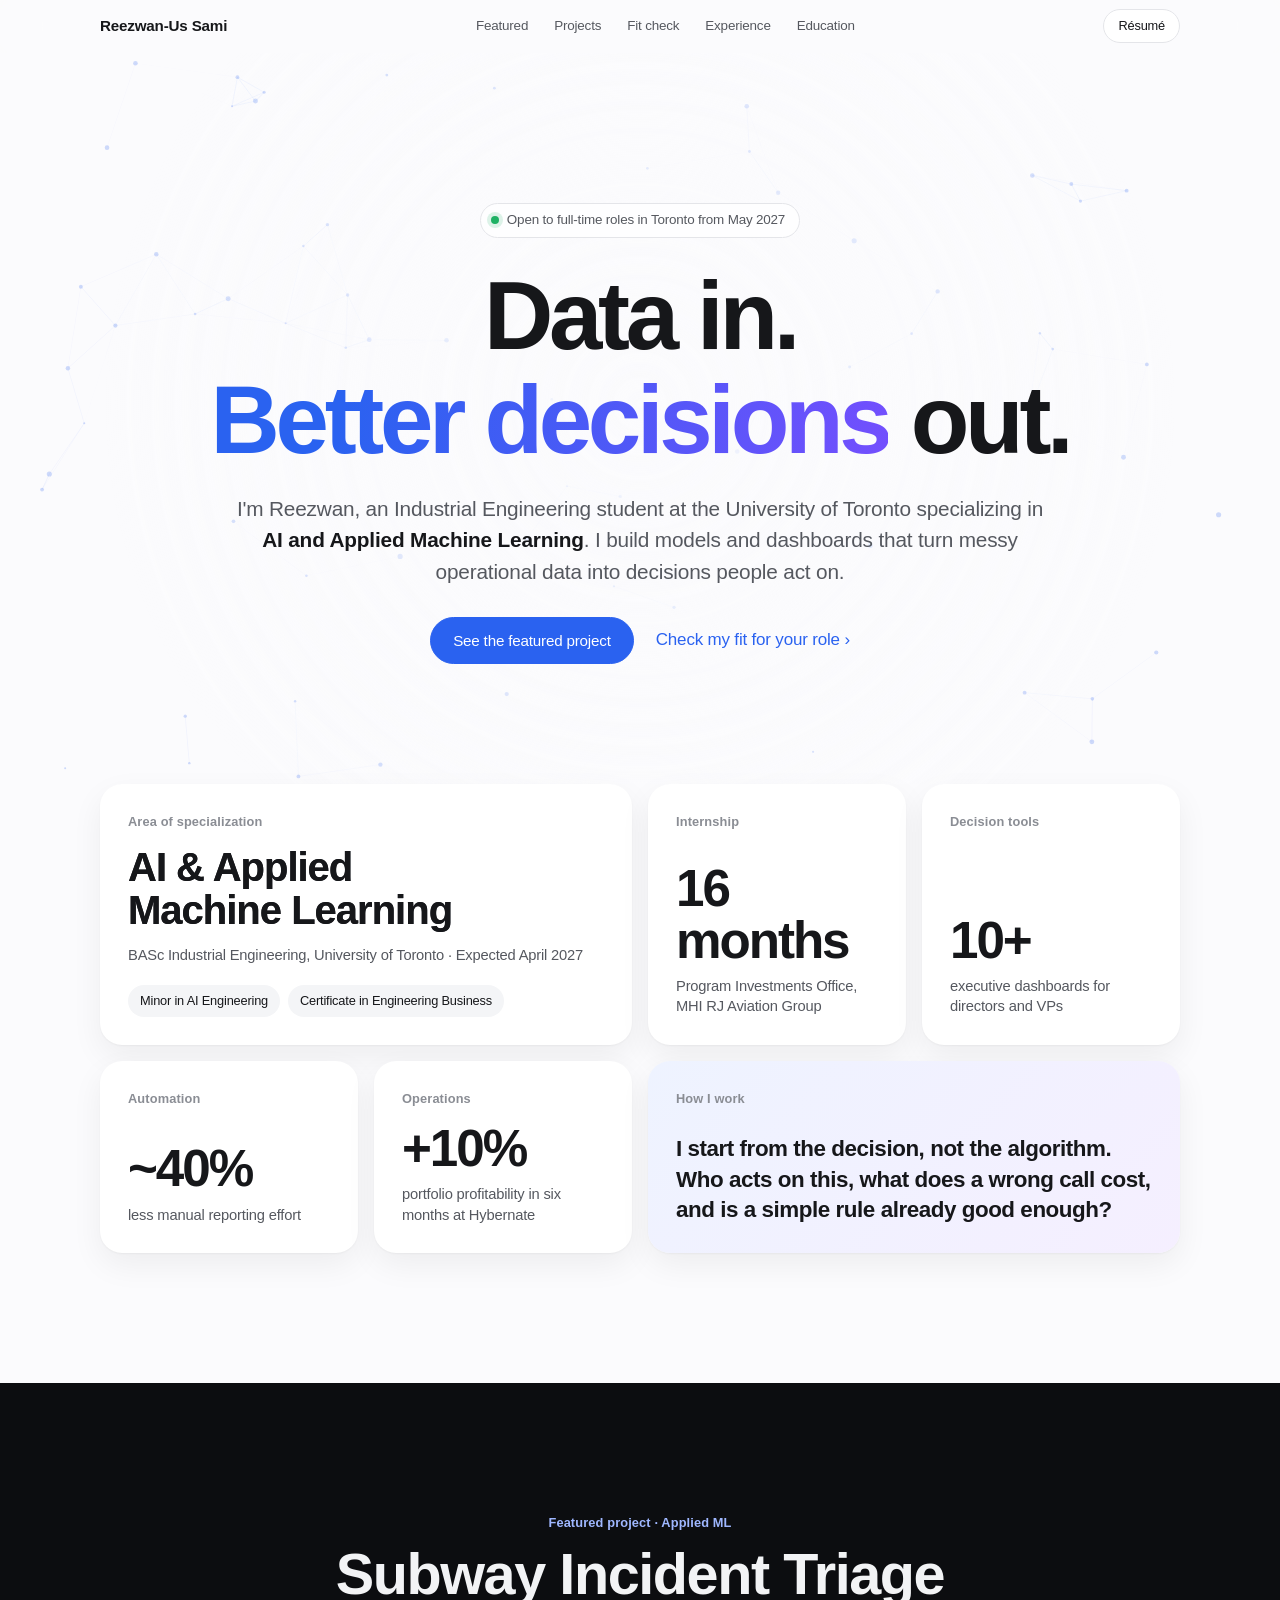
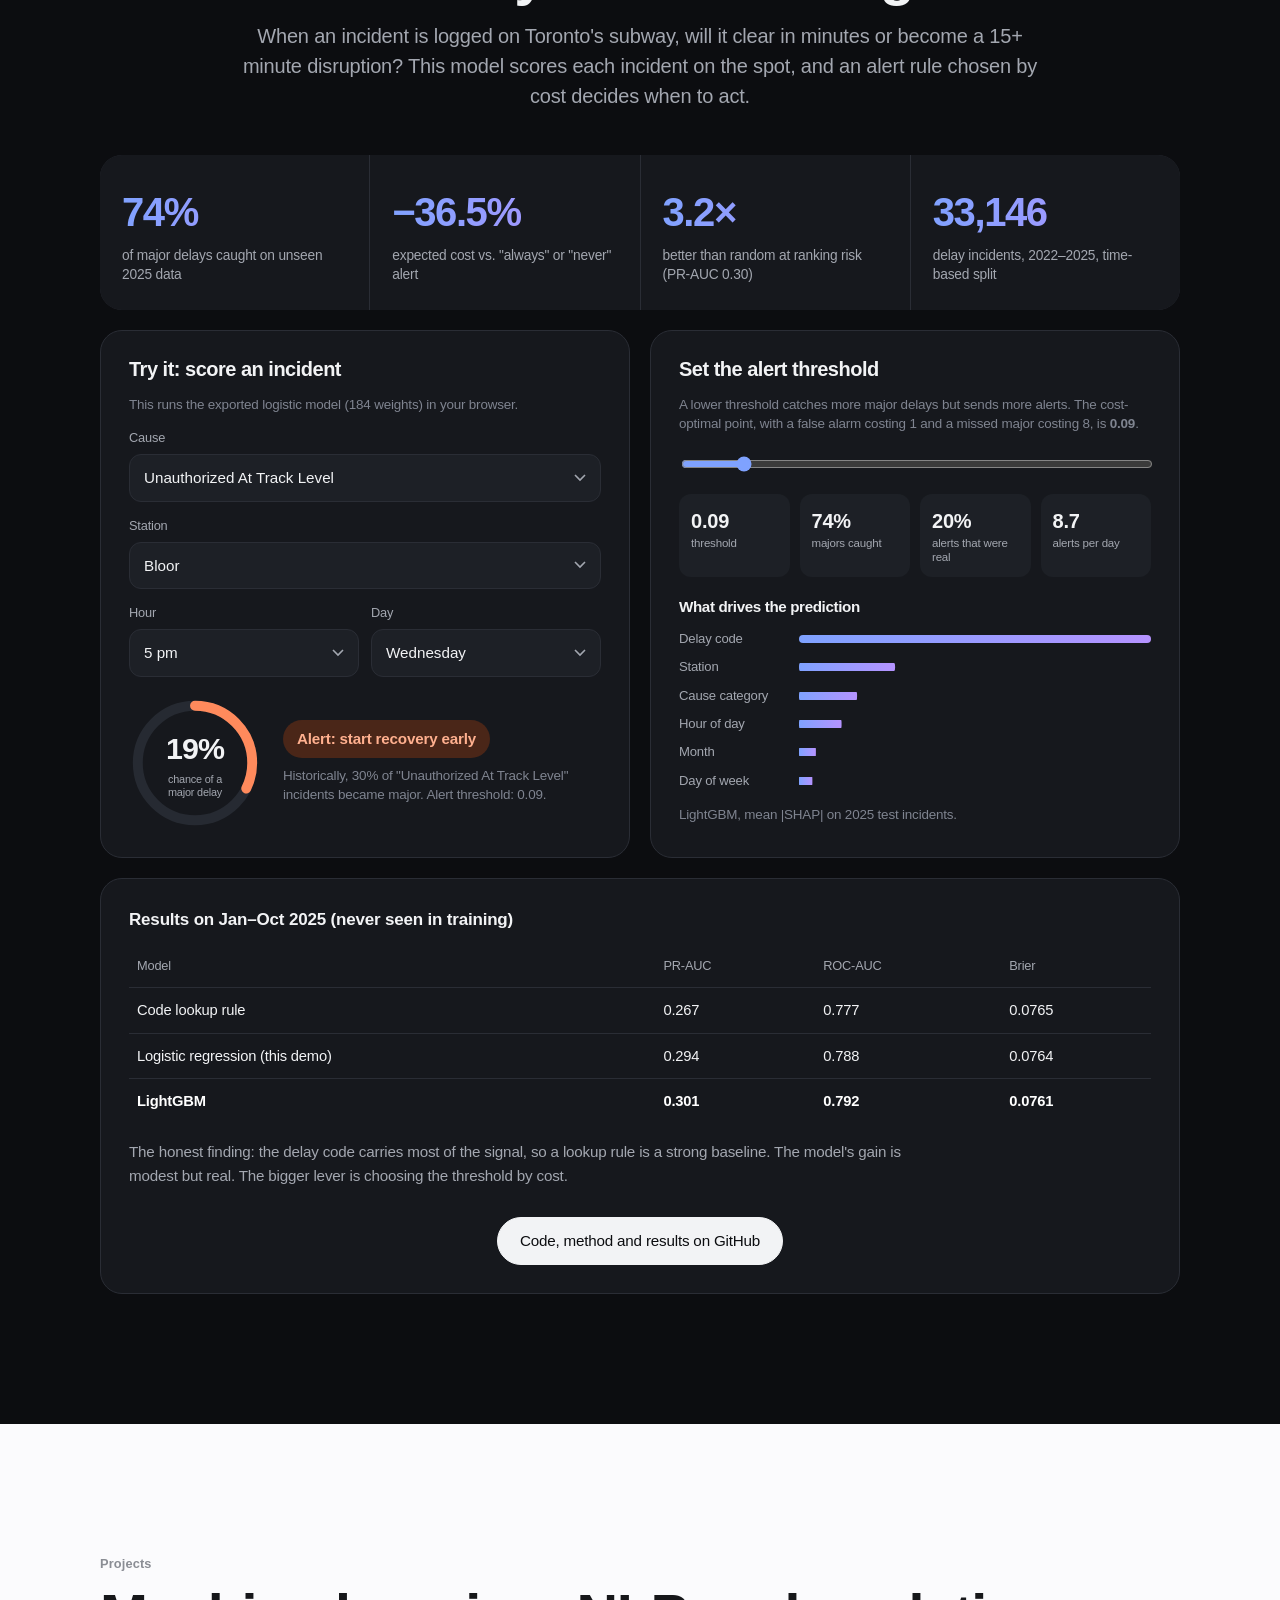
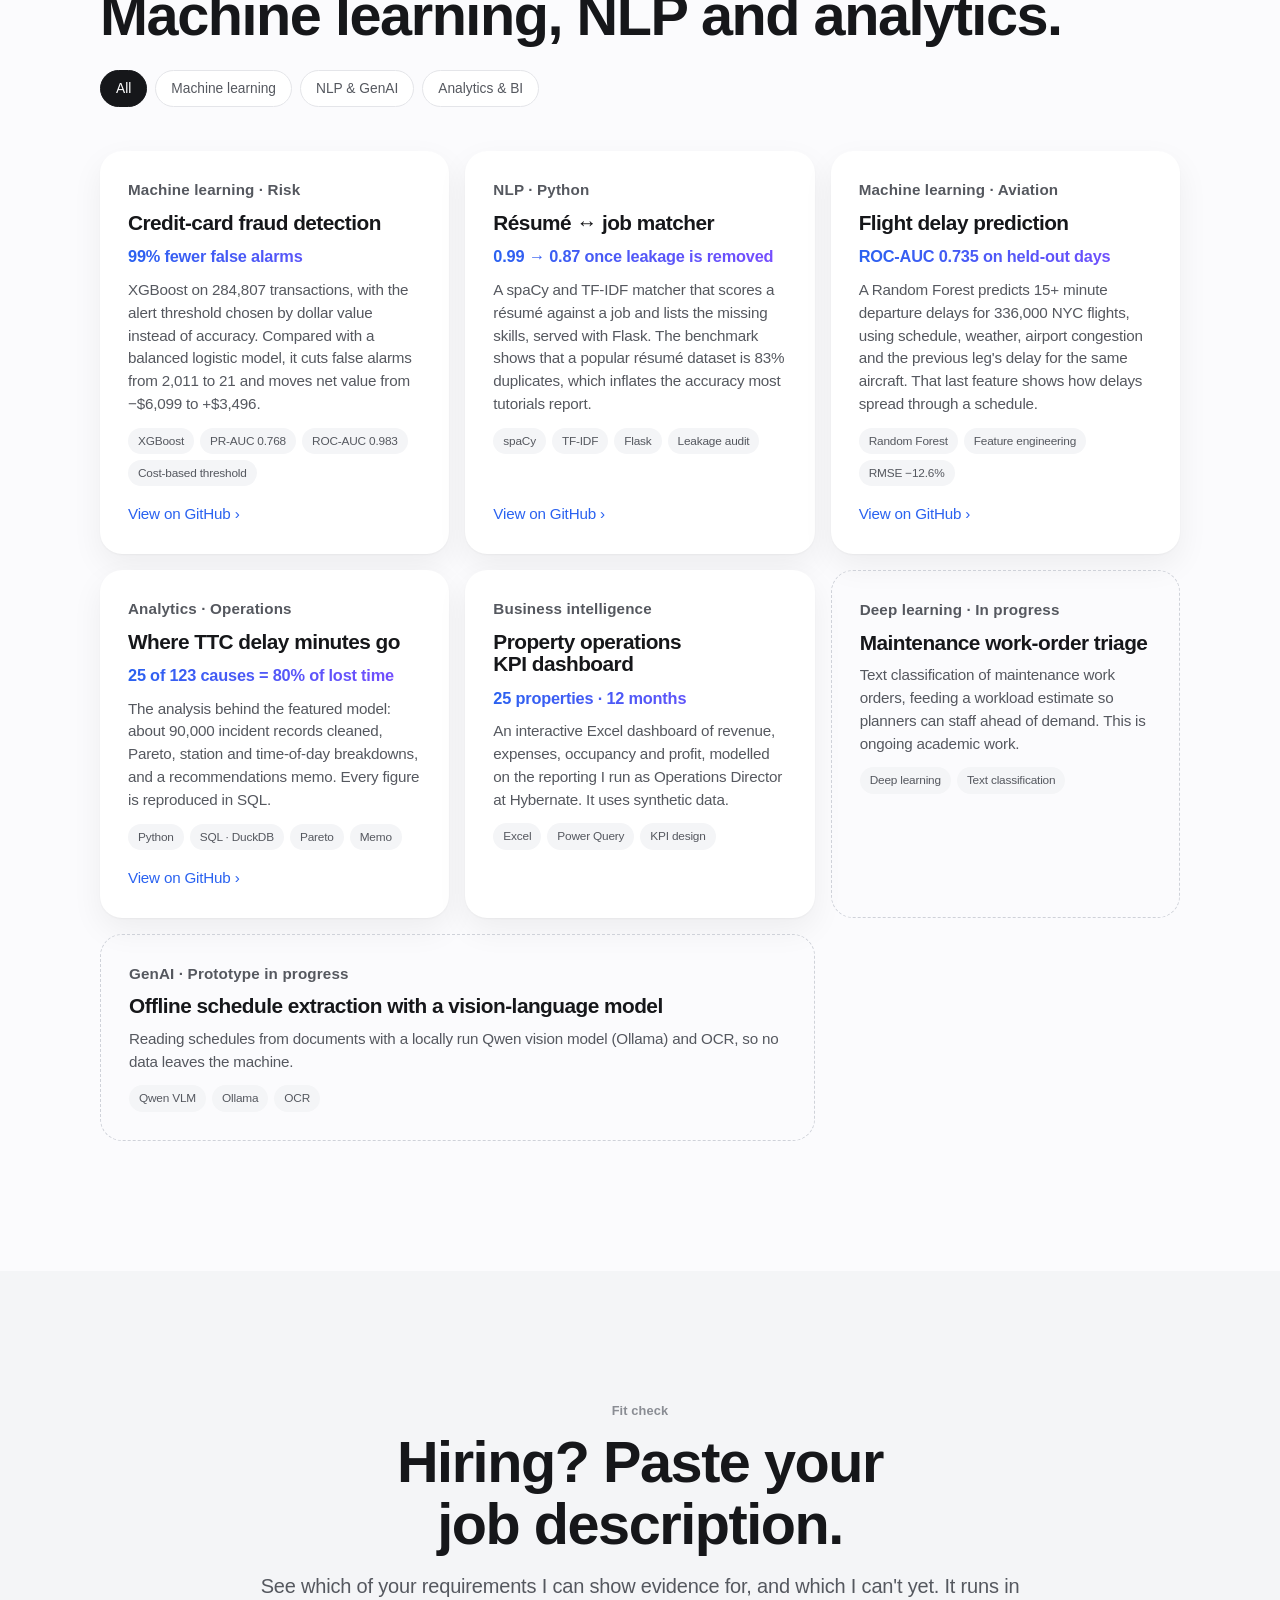
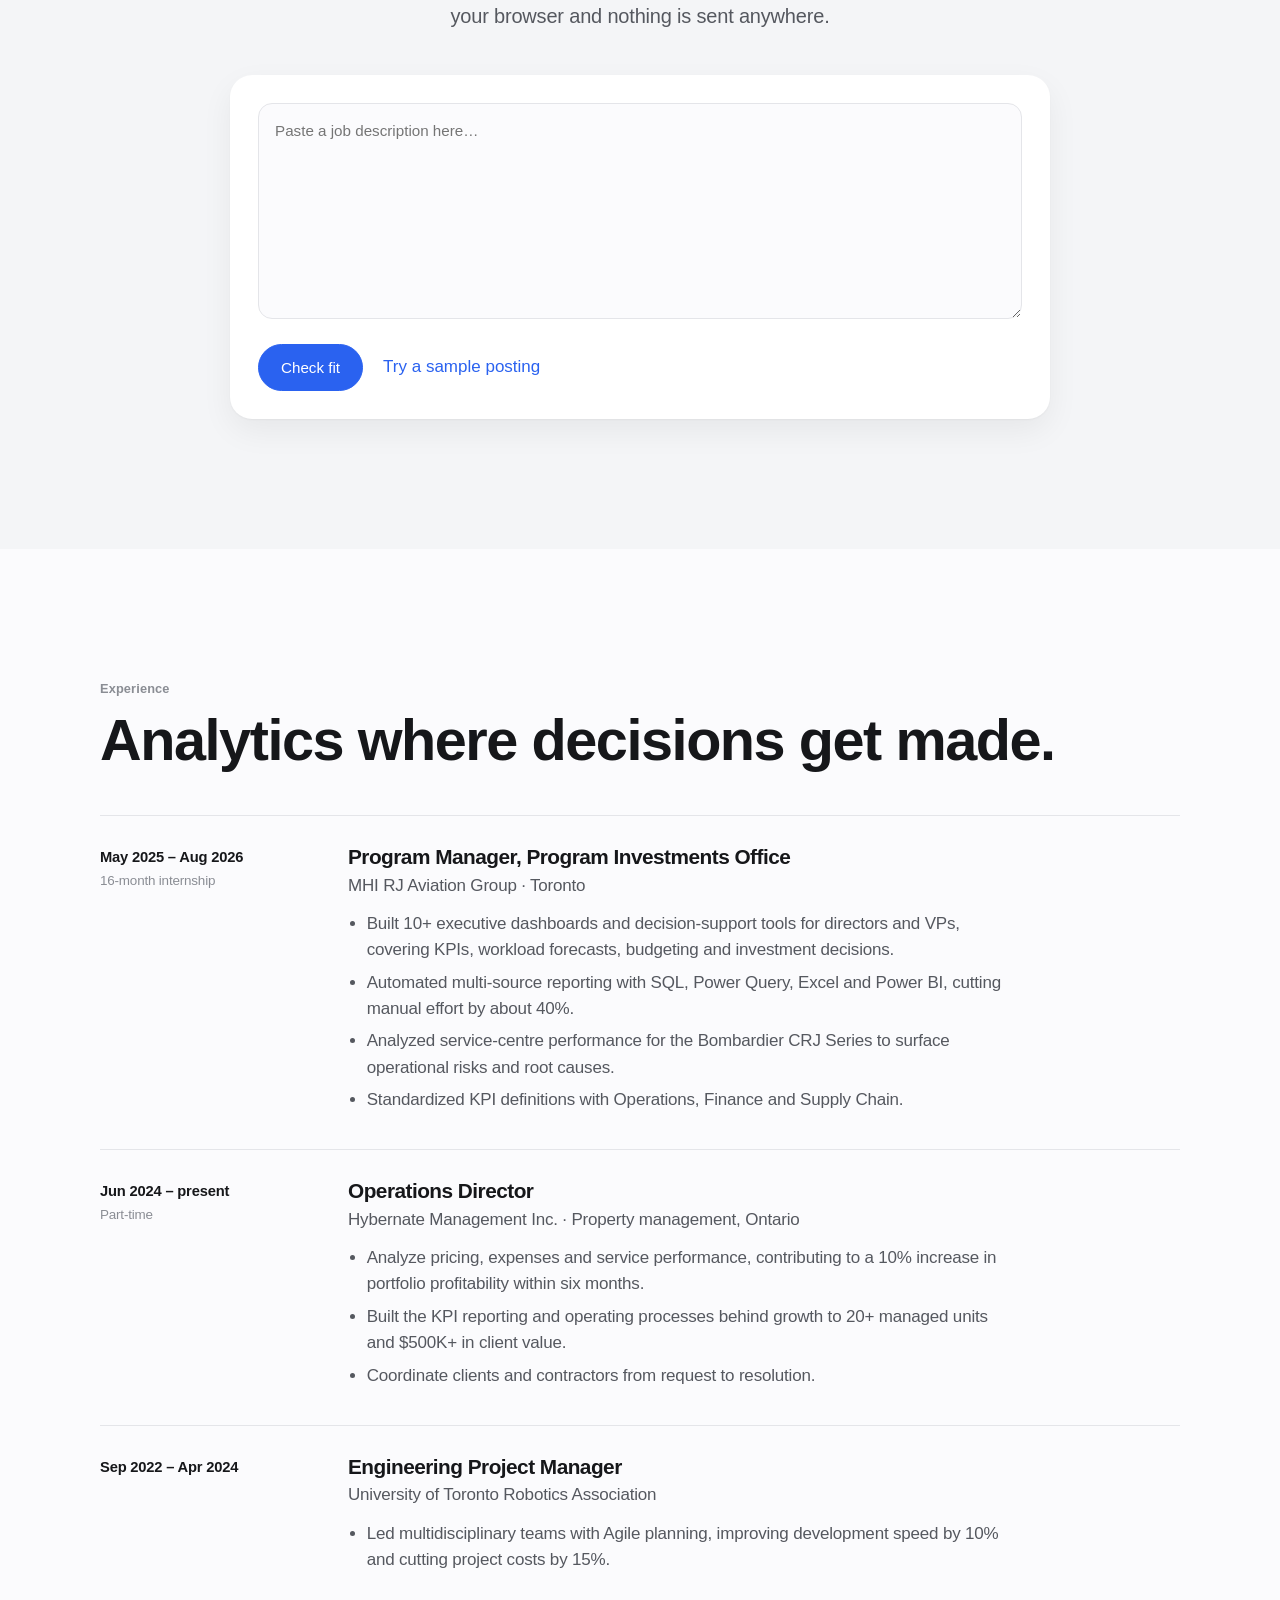
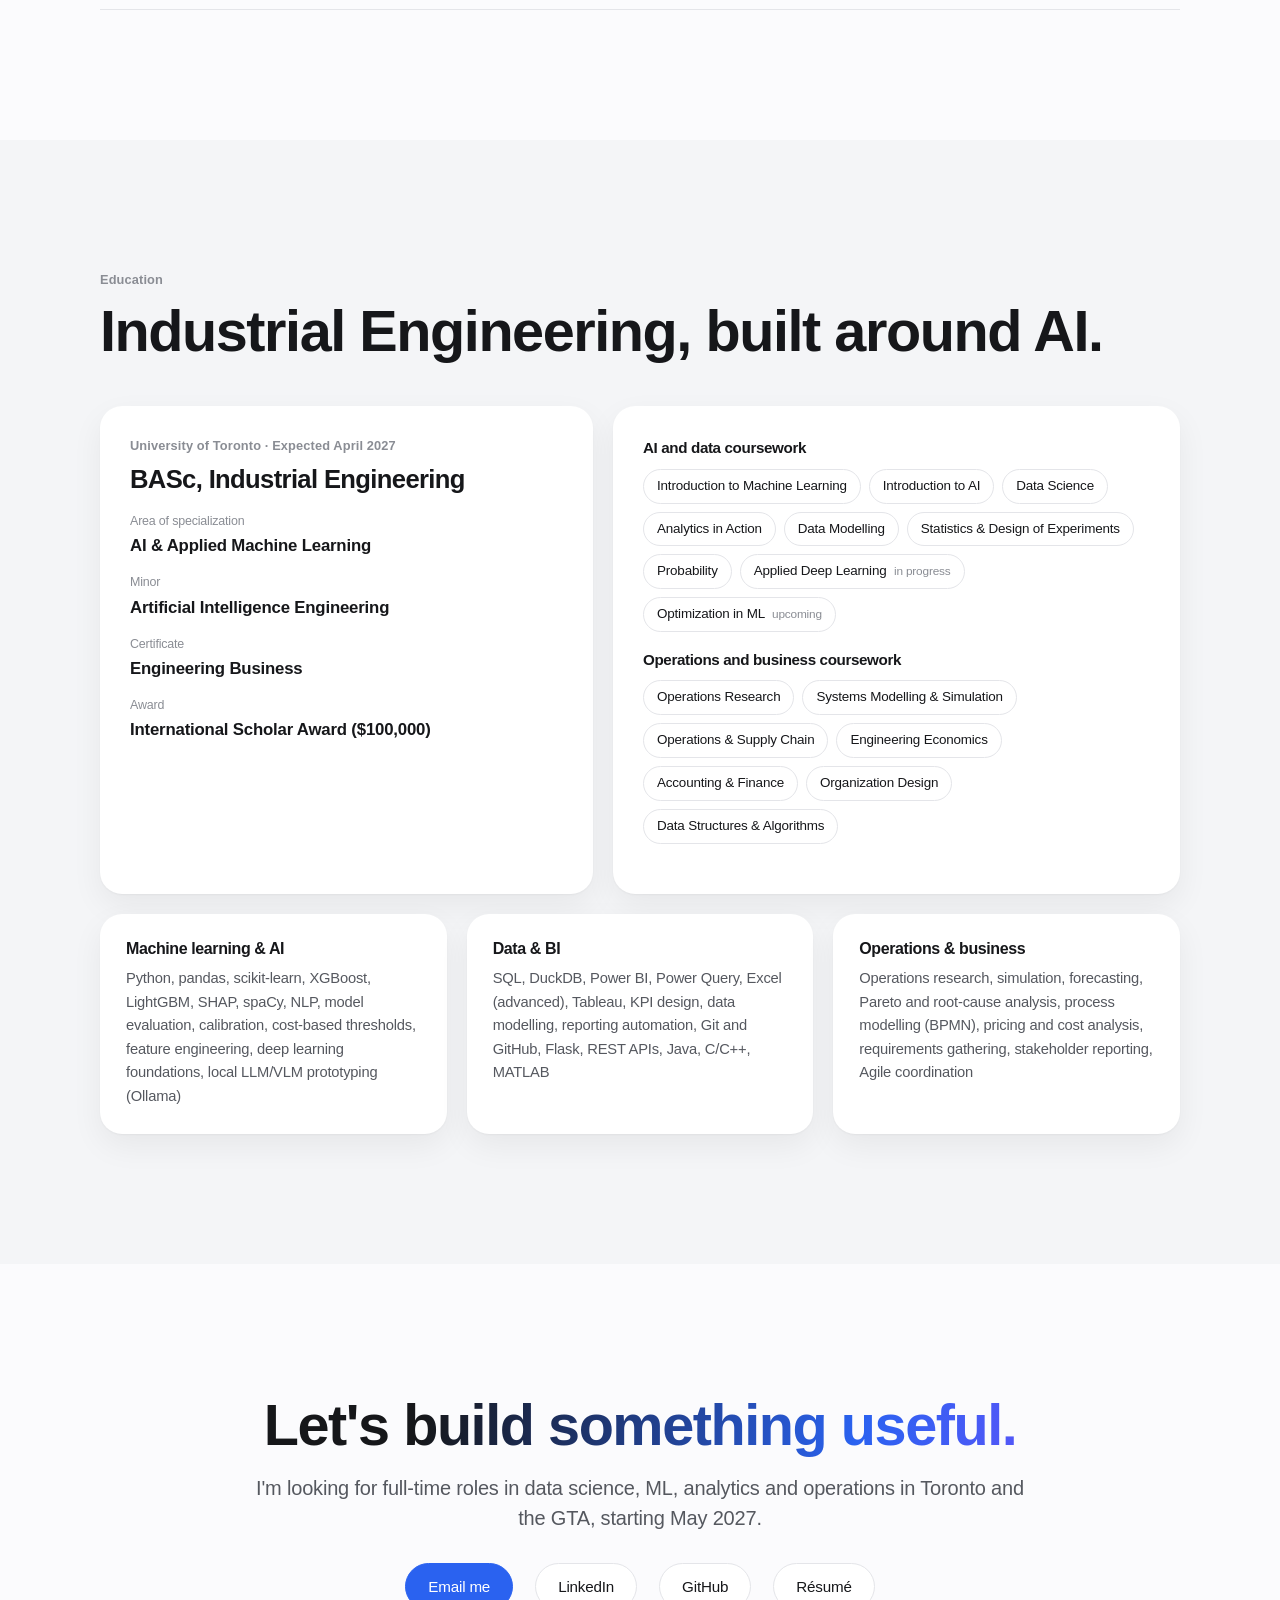
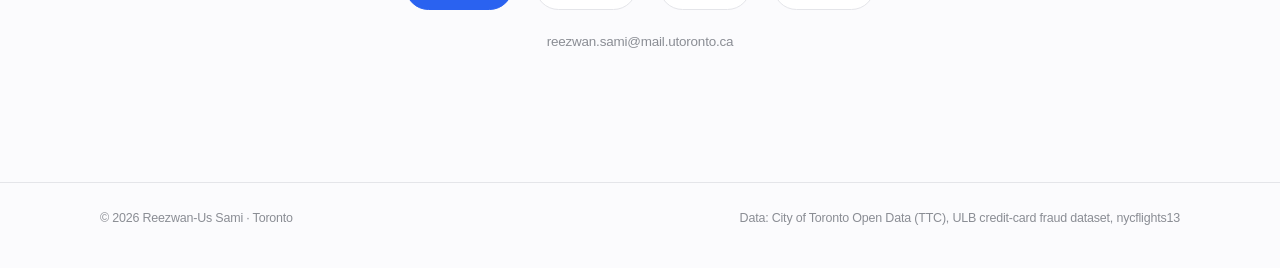
==== commit 7225c6af: "Point project links to original repos" ====
--- a/index.html
+++ b/index.html
@@ -179,7 +179,7 @@
         <p class="metric">99% fewer false alarms</p>
         <p>XGBoost on 284,807 transactions, with the alert threshold chosen by dollar value instead of accuracy. Compared with a balanced logistic model, it cuts false alarms from 2,011 to 21 and moves net value from −$6,099 to +$3,496.</p>
         <ul class="tags"><li>XGBoost</li><li>PR-AUC 0.768</li><li>ROC-AUC 0.983</li><li>Cost-based threshold</li></ul>
-        <a class="link" href="https://github.com/Reezwan95/fraud-detection-xgboost">View on GitHub <span aria-hidden="true">›</span></a>
+        <a class="link" href="https://github.com/Reezwan95/Fraud_Detection_System_ML">View on GitHub <span aria-hidden="true">›</span></a>
       </article>
       <article class="card reveal" data-t="nlp">
         <p class="kicker">NLP · Python</p>
@@ -195,7 +195,7 @@
         <p class="metric">ROC-AUC 0.735 on held-out days</p>
         <p>A Random Forest predicts 15+ minute departure delays for 336,000 NYC flights, using schedule, weather, airport congestion and the previous leg's delay for the same aircraft. That last feature shows how delays spread through a schedule.</p>
         <ul class="tags"><li>Random Forest</li><li>Feature engineering</li><li>RMSE −12.6%</li></ul>
-        <a class="link" href="https://github.com/Reezwan95/flight-delay-prediction">View on GitHub <span aria-hidden="true">›</span></a>
+        <a class="link" href="https://github.com/Reezwan95/US_Flight-Delays_Weather_Analytics">View on GitHub <span aria-hidden="true">›</span></a>
       </article>
       <article class="card reveal" data-t="bi">
         <p class="kicker">Analytics · Operations</p>
--- a/assets/style.css
+++ b/assets/style.css
@@ -1,229 +1,230 @@
-/* Reezwan-Us Sami — portfolio
-   Direction: a transit-map system. Lines, stops and signal colours carry
-   the brand from the hero animation through the timeline and charts. */
-
-:root {
-  --bg: #f6f7f4;
-  --bg-2: #eceee9;
-  --surface: #ffffff;
-  --ink: #111a22;
-  --muted: #5b6770;
-  --line: #dde1dc;
-  --l1: #e8a900;   /* Line 1 yellow: primary accent */
-  --l2: #1b8a5a;   /* Line 2 green */
-  --l4: #8b3a8f;   /* Line 4 purple */
-  --route: #0e6f7b;
-  --on-accent: #111a22;
-  --shadow: 0 1px 2px rgba(17, 26, 34, .06), 0 8px 24px rgba(17, 26, 34, .06);
-  --display: "Archivo", "Helvetica Neue", Arial, sans-serif;
-  --body: "IBM Plex Sans", "Segoe UI", Roboto, sans-serif;
-  --mono: "IBM Plex Mono", ui-monospace, Menlo, monospace;
-  --radius: 14px;
-  color-scheme: light;
-}
-@media (prefers-color-scheme: dark) {
-  :root:not([data-theme="light"]) {
-    --bg: #0d1318; --bg-2: #121b22; --surface: #151f27; --ink: #e8edf0; --muted: #98a5ae; --line: #24313b;
-    --l1: #f2b705; --l2: #2fb57a; --l4: #c06cc4; --route: #4cb6c1; --on-accent: #0d1318;
-    --shadow: 0 1px 2px rgba(0,0,0,.3), 0 10px 30px rgba(0,0,0,.35);
-    color-scheme: dark;
-  }
-}
-:root[data-theme="dark"] {
-  --bg: #0d1318; --bg-2: #121b22; --surface: #151f27; --ink: #e8edf0; --muted: #98a5ae; --line: #24313b;
-  --l1: #f2b705; --l2: #2fb57a; --l4: #c06cc4; --route: #4cb6c1; --on-accent: #0d1318;
-  --shadow: 0 1px 2px rgba(0,0,0,.3), 0 10px 30px rgba(0,0,0,.35);
-  color-scheme: dark;
-}
-
-*, *::before, *::after { box-sizing: border-box; }
-html { scroll-behavior: smooth; scroll-padding-top: 80px; }
-@media (prefers-reduced-motion: reduce) { html { scroll-behavior: auto; } }
-body { margin: 0; background: var(--bg); color: var(--ink); font-family: var(--body); font-size: 17px; line-height: 1.6; -webkit-font-smoothing: antialiased; }
-img, svg, canvas { max-width: 100%; display: block; }
-a { color: var(--route); text-underline-offset: 3px; }
-h1, h2, h3, h4 { font-family: var(--display); line-height: 1.12; margin: 0; text-wrap: balance; }
-p { margin: 0; }
-button { font: inherit; color: inherit; }
-:focus-visible { outline: 3px solid var(--l1); outline-offset: 3px; border-radius: 6px; }
-.wrap { width: min(1120px, 100% - 40px); margin-inline: auto; }
-.mono { font-family: var(--mono); font-size: .8rem; letter-spacing: .02em; }
-.muted { color: var(--muted); }
-.sr { position: absolute; width: 1px; height: 1px; overflow: hidden; clip: rect(0 0 0 0); white-space: nowrap; }
-
-/* ---------- Nav ---------- */
-.nav { position: sticky; top: 0; z-index: 50; backdrop-filter: saturate(1.4) blur(12px); -webkit-backdrop-filter: saturate(1.4) blur(12px); background: color-mix(in srgb, var(--bg) 78%, transparent); border-bottom: 1px solid transparent; transition: border-color .2s; }
-.nav.scrolled { border-bottom-color: var(--line); }
-.nav .wrap { display: flex; align-items: center; justify-content: space-between; height: 64px; gap: 16px; }
-.brand { display: flex; align-items: center; gap: 10px; font-family: var(--display); font-weight: 800; color: var(--ink); text-decoration: none; letter-spacing: -.01em; }
-.brand .mark { width: 30px; height: 30px; border-radius: 50%; display: grid; place-items: center; background: var(--ink); color: var(--bg); font-size: .78rem; box-shadow: 0 0 0 3px var(--bg), 0 0 0 5px var(--l1); }
-.nav ul { display: flex; gap: 4px; list-style: none; margin: 0; padding: 0; }
-.nav ul a { display: block; padding: 8px 12px; border-radius: 8px; color: var(--muted); text-decoration: none; font-size: .95rem; font-weight: 500; }
-.nav ul a:hover, .nav ul a.active { color: var(--ink); background: var(--bg-2); }
-.nav-tools { display: flex; gap: 8px; align-items: center; }
-.icon-btn { width: 40px; height: 40px; display: grid; place-items: center; border-radius: 10px; border: 1px solid var(--line); background: var(--surface); cursor: pointer; }
-.icon-btn svg { width: 18px; height: 18px; }
-.menu-btn { display: none; }
-
-.btn { display: inline-flex; align-items: center; gap: 8px; padding: 11px 18px; border-radius: 10px; font-weight: 600; font-size: .95rem; text-decoration: none; border: 1.5px solid var(--ink); color: var(--ink); background: transparent; cursor: pointer; transition: transform .15s ease, background .15s; }
-.btn:hover { transform: translateY(-1px); }
-.btn.primary { background: var(--l1); border-color: var(--l1); color: var(--on-accent); }
-.btn.sm { padding: 8px 14px; font-size: .88rem; }
-.btn svg { width: 16px; height: 16px; }
-
-/* ---------- Hero ---------- */
-.hero { position: relative; overflow: hidden; border-bottom: 1px solid var(--line); }
-.hero canvas { position: absolute; inset: 0; width: 100%; height: 100%; }
-.hero .wrap { position: relative; padding: 96px 0 88px; display: grid; grid-template-columns: minmax(0, 1.25fr) minmax(0, .75fr); gap: 32px; align-items: end; pointer-events: none; }
-.hero .wrap > * { pointer-events: auto; }
-.status { display: inline-flex; align-items: center; gap: 10px; padding: 6px 12px 6px 8px; border: 1px solid var(--line); border-radius: 999px; background: color-mix(in srgb, var(--surface) 85%, transparent); font-size: .85rem; font-weight: 500; }
-.status .dot { width: 10px; height: 10px; border-radius: 50%; background: var(--l2); box-shadow: 0 0 0 4px color-mix(in srgb, var(--l2) 25%, transparent); }
-.hero h1 { font-size: clamp(2.6rem, 6.2vw, 4.3rem); font-weight: 800; letter-spacing: -.025em; margin: 22px 0 18px; }
-.hero h1 .role { display: block; font-size: .46em; font-weight: 700; color: var(--muted); letter-spacing: -.01em; margin-top: 10px; min-height: 1.2em; }
-.hero h1 .role b { color: var(--ink); background: linear-gradient(transparent 62%, color-mix(in srgb, var(--l1) 55%, transparent) 62%); }
-.hero .lead { font-size: 1.18rem; max-width: 56ch; color: var(--ink); }
-.hero .actions { display: flex; flex-wrap: wrap; gap: 12px; margin-top: 30px; }
-.hero-card { background: color-mix(in srgb, var(--surface) 88%, transparent); border: 1px solid var(--line); border-radius: var(--radius); padding: 20px; box-shadow: var(--shadow); backdrop-filter: blur(6px); }
-.hero-card h2 { font-size: 1rem; margin-bottom: 12px; }
-.next-stops { list-style: none; margin: 0; padding: 0; position: relative; }
-.next-stops::before { content: ""; position: absolute; left: 7px; top: 8px; bottom: 8px; width: 3px; background: var(--l1); border-radius: 2px; }
-.next-stops li { position: relative; padding: 0 0 12px 28px; font-size: .92rem; }
-.next-stops li::before { content: ""; position: absolute; left: 0; top: 5px; width: 17px; height: 17px; border-radius: 50%; background: var(--surface); border: 3px solid var(--ink); }
-.next-stops li.now::before { background: var(--l1); }
-.next-stops li span { display: block; color: var(--muted); font-size: .8rem; font-family: var(--mono); }
-
-/* ---------- Metrics ---------- */
-.metrics { display: grid; grid-template-columns: repeat(4, 1fr); border-bottom: 1px solid var(--line); }
-.metric { padding: 30px 22px; }
-.metric + .metric { border-left: 1px solid var(--line); }
-.metric .num { font-family: var(--display); font-size: clamp(2rem, 4vw, 2.8rem); font-weight: 800; font-variant-numeric: tabular-nums; letter-spacing: -.02em; }
-.metric .lbl { color: var(--muted); font-size: .92rem; line-height: 1.4; }
-.metric .bar { height: 4px; width: 36px; border-radius: 2px; margin-bottom: 14px; }
-
-/* ---------- Sections ---------- */
-section { padding: 96px 0 0; }
-.sec-head { display: flex; justify-content: space-between; align-items: end; flex-wrap: wrap; gap: 16px; margin-bottom: 32px; }
-.eyebrow { display: inline-flex; align-items: center; gap: 8px; color: var(--muted); margin-bottom: 10px; }
-.eyebrow i { width: 10px; height: 10px; border-radius: 50%; display: inline-block; }
-.sec-head h2 { font-size: clamp(1.9rem, 3.6vw, 2.8rem); letter-spacing: -.02em; }
-.sec-head p { max-width: 52ch; color: var(--muted); }
-
-/* ---------- Case study ---------- */
-.case { background: var(--surface); border: 1px solid var(--line); border-radius: 20px; box-shadow: var(--shadow); overflow: hidden; }
-.case-top { display: grid; grid-template-columns: minmax(0, 1fr) minmax(0, 1.25fr); }
-.case-info { padding: 34px; border-right: 1px solid var(--line); display: flex; flex-direction: column; gap: 16px; }
-.case-info h3 { font-size: 1.7rem; letter-spacing: -.015em; }
-.tags { display: flex; flex-wrap: wrap; gap: 6px; list-style: none; margin: 0; padding: 0; }
-.tags li { font-family: var(--mono); font-size: .75rem; padding: 4px 9px; border-radius: 999px; background: var(--bg-2); color: var(--muted); }
-.kpis { display: grid; grid-template-columns: 1fr 1fr; gap: 12px; }
-.kpi { border: 1px solid var(--line); border-radius: 12px; padding: 14px; }
-.kpi b { display: block; font-family: var(--display); font-size: 1.6rem; font-variant-numeric: tabular-nums; }
-.kpi span { color: var(--muted); font-size: .84rem; line-height: 1.35; display: block; }
-.case-viz { padding: 26px 28px 22px; display: flex; flex-direction: column; gap: 14px; min-width: 0; }
-.tabs { display: flex; gap: 4px; padding: 4px; background: var(--bg-2); border-radius: 12px; width: max-content; max-width: 100%; overflow-x: auto; }
-.tabs button { border: 0; background: transparent; padding: 8px 14px; border-radius: 9px; cursor: pointer; font-weight: 500; font-size: .9rem; color: var(--muted); white-space: nowrap; }
-.tabs button[aria-selected="true"] { background: var(--surface); color: var(--ink); box-shadow: var(--shadow); }
-.viz-title { font-weight: 600; }
-.viz-note { color: var(--muted); font-size: .88rem; min-height: 2.6em; }
-.chart { position: relative; min-height: 300px; }
-.chart svg text { fill: var(--muted); font-size: 12px; font-family: var(--body); }
-.chart .axis line, .chart .axis path { stroke: var(--line); }
-.chart .lbl-strong { fill: var(--ink); font-weight: 600; }
-.tip { position: absolute; pointer-events: none; background: var(--ink); color: var(--bg); padding: 8px 10px; border-radius: 8px; font-size: .8rem; line-height: 1.35; white-space: nowrap; opacity: 0; transform: translateY(4px); transition: opacity .12s, transform .12s; z-index: 5; }
-.tip.on { opacity: 1; transform: none; }
-.tip b { display: block; }
-.case-foot { border-top: 1px solid var(--line); padding: 22px 34px; display: grid; grid-template-columns: repeat(3, 1fr); gap: 24px; }
-.case-foot h4 { font-size: .95rem; margin-bottom: 4px; }
-.case-foot p { color: var(--muted); font-size: .9rem; }
-.case-foot .n { font-family: var(--mono); color: var(--l1); font-size: .8rem; }
-
-/* ---------- Projects ---------- */
-.filters { display: flex; flex-wrap: wrap; gap: 8px; }
-.chip { border: 1px solid var(--line); background: var(--surface); padding: 7px 14px; border-radius: 999px; cursor: pointer; font-size: .88rem; font-weight: 500; color: var(--muted); }
-.chip[aria-pressed="true"] { background: var(--ink); color: var(--bg); border-color: var(--ink); }
-.grid { display: grid; grid-template-columns: repeat(2, minmax(0, 1fr)); gap: 18px; }
-.card { position: relative; background: var(--surface); border: 1px solid var(--line); border-radius: var(--radius); padding: 24px; display: flex; flex-direction: column; gap: 10px; transition: transform .2s ease, box-shadow .2s ease, opacity .25s ease; }
-.card:hover { transform: translateY(-3px); box-shadow: var(--shadow); }
-.card.dim { opacity: .28; }
-.card[hidden] { display: none; }
-.card .stripe { position: absolute; left: 24px; top: 0; width: 44px; height: 4px; border-radius: 0 0 3px 3px; }
-.card h3 { font-size: 1.22rem; margin-top: 6px; }
-.card .metric-line { font-family: var(--mono); font-size: .82rem; color: var(--route); }
-.card p { color: var(--ink); }
-.card details { border-top: 1px dashed var(--line); padding-top: 10px; margin-top: auto; }
-.card summary { cursor: pointer; font-weight: 600; font-size: .9rem; color: var(--route); list-style: none; display: flex; align-items: center; gap: 6px; }
-.card summary::-webkit-details-marker { display: none; }
-.card summary::after { content: "+"; font-family: var(--mono); }
-.card details[open] summary::after { content: "–"; }
-.card details ul { margin: 8px 0 0; padding-left: 1.1em; color: var(--muted); font-size: .92rem; }
-.spark { height: 46px; }
-
-/* ---------- Skills ---------- */
-.skills { display: grid; grid-template-columns: repeat(3, minmax(0, 1fr)); gap: 18px; }
-.skill-group { background: var(--surface); border: 1px solid var(--line); border-radius: var(--radius); padding: 22px; }
-.skill-group h3 { font-size: 1.05rem; margin-bottom: 12px; display: flex; align-items: center; gap: 8px; }
-.skill-group h3 i { width: 12px; height: 12px; border-radius: 50%; }
-.skill-list { display: flex; flex-wrap: wrap; gap: 8px; }
-.skill { border: 1px solid var(--line); background: var(--bg); border-radius: 8px; padding: 6px 10px; font-size: .88rem; cursor: pointer; }
-.skill:hover, .skill.on { border-color: var(--ink); background: var(--ink); color: var(--bg); }
-.skill-hint { margin-top: 16px; color: var(--muted); font-size: .9rem; min-height: 1.6em; }
-
-/* ---------- Timeline ---------- */
-.timeline { position: relative; display: grid; gap: 18px; padding-left: 44px; }
-.timeline::before { content: ""; position: absolute; left: 13px; top: 14px; bottom: 14px; width: 5px; border-radius: 3px; background: linear-gradient(var(--l1), var(--l2) 55%, var(--l4)); }
-.stop { position: relative; background: var(--surface); border: 1px solid var(--line); border-radius: var(--radius); padding: 22px 24px; }
-.stop::before { content: ""; position: absolute; left: -41px; top: 22px; width: 22px; height: 22px; border-radius: 50%; background: var(--surface); border: 5px solid var(--ink); }
-.stop .when { font-family: var(--mono); font-size: .8rem; color: var(--muted); }
-.stop h3 { font-size: 1.2rem; margin: 4px 0 2px; }
-.stop .org { color: var(--muted); margin-bottom: 10px; }
-.stop ul { margin: 0; padding-left: 1.1em; }
-.stop li { margin-bottom: 4px; max-width: 75ch; }
-.edu { display: flex; justify-content: space-between; flex-wrap: wrap; gap: 8px; }
-
-/* ---------- Contact ---------- */
-.contact { margin: 110px 0 0; background: var(--ink); color: var(--bg); border-radius: 24px; padding: clamp(28px, 5vw, 56px); position: relative; overflow: hidden; }
-.contact h2 { font-size: clamp(1.9rem, 4vw, 3rem); letter-spacing: -.02em; max-width: 18ch; }
-.contact p { color: color-mix(in srgb, var(--bg) 72%, var(--ink)); margin: 14px 0 26px; max-width: 52ch; }
-.contact .btn { border-color: var(--bg); color: var(--bg); }
-.contact .btn.primary { color: var(--on-accent); border-color: var(--l1); }
-.contact .lines { position: absolute; right: -40px; top: -20px; width: 340px; opacity: .9; pointer-events: none; }
-.copy-ok { font-size: .85rem; margin-left: 4px; }
-footer { padding: 40px 0 56px; color: var(--muted); font-size: .9rem; display: flex; justify-content: space-between; flex-wrap: wrap; gap: 12px; }
-
-/* ---------- Reveal (visible at rest; motion only enhances) ---------- */
-@media (prefers-reduced-motion: no-preference) {
-  .js .reveal { animation: rise .7s cubic-bezier(.2, .7, .2, 1) both; animation-play-state: paused; }
-  .js .reveal.in { animation-play-state: running; }
-  @keyframes rise { from { opacity: .001; transform: translateY(18px); } to { opacity: 1; transform: none; } }
-}
-
-/* ---------- Responsive ---------- */
-@media (max-width: 960px) {
-  .hero .wrap { grid-template-columns: 1fr; padding: 72px 0 64px; }
-  .case-top { grid-template-columns: 1fr; }
-  .case-info { border-right: 0; border-bottom: 1px solid var(--line); }
-  .case-foot { grid-template-columns: 1fr; }
-  .skills { grid-template-columns: 1fr; }
-}
-@media (max-width: 760px) {
-  .nav ul { display: none; position: absolute; top: 64px; left: 0; right: 0; flex-direction: column; padding: 10px 20px 16px; background: var(--bg); border-bottom: 1px solid var(--line); }
-  .nav ul.open { display: flex; }
-  .menu-btn { display: grid; }
-  .nav .resume-btn { display: none; }
-  .metrics { grid-template-columns: repeat(2, 1fr); }
-  .metric:nth-child(3) { border-left: 0; }
-  .metric:nth-child(n+3) { border-top: 1px solid var(--line); }
-  .grid { grid-template-columns: 1fr; }
-  .kpis { grid-template-columns: 1fr 1fr; }
-  section { padding-top: 72px; }
-  .contact .lines { display: none; }
-}
-@media (max-width: 420px) {
-  body { font-size: 16px; }
-  .wrap { width: calc(100% - 32px); }
-  .case-info, .case-viz { padding: 22px 18px; }
-  .case-foot { padding: 20px 18px; }
-  .timeline { padding-left: 36px; }
-  .stop::before { left: -33px; }
-  .timeline::before { left: 9px; }
-}
+/* Reezwan-Us Sami: portfolio.
+   Quiet surfaces, generous space, one blue accent and a soft blue-violet gradient for emphasis. */
+:root{
+  --bg:#fbfbfd; --bg-soft:#f4f5f7; --card:#fff; --ink:#16171a; --ink-2:#55585f; --ink-3:#8a8d94;
+  --line:#e4e5e9; --accent:#2a62f0; --accent-ink:#fff; --violet:#7b4dff;
+  --dark:#0c0d10; --dark-2:#16181d; --dark-line:#2a2d35; --dark-ink:#f2f3f5; --dark-ink-2:#a3a7b0;
+  --radius:22px; --radius-sm:14px;
+  --font:"Inter",-apple-system,BlinkMacSystemFont,"Segoe UI",Roboto,Helvetica,Arial,sans-serif;
+  --ease:cubic-bezier(.22,.8,.24,1);
+  --shadow:0 1px 2px rgba(16,18,24,.04),0 12px 32px rgba(16,18,24,.06);
+}
+*,*::before,*::after{box-sizing:border-box}
+html{scroll-behavior:smooth;scroll-padding-top:64px;-webkit-text-size-adjust:100%}
+@media (prefers-reduced-motion:reduce){html{scroll-behavior:auto}}
+body{margin:0;background:var(--bg);color:var(--ink);font:400 17px/1.55 var(--font);letter-spacing:-.011em;-webkit-font-smoothing:antialiased;text-rendering:optimizeLegibility}
+h1,h2,h3,h4{margin:0;line-height:1.08;letter-spacing:-.025em;font-weight:700;text-wrap:balance}
+p{margin:0}
+a{color:var(--accent);text-decoration:none}
+a:hover{text-decoration:underline;text-underline-offset:3px}
+button,select,input,textarea{font:inherit;color:inherit}
+:focus-visible{outline:2px solid var(--accent);outline-offset:3px;border-radius:8px}
+.wrap{width:min(1080px,100% - 44px);margin-inline:auto}
+.wrap.narrow{width:min(820px,100% - 44px)}
+.center{text-align:center}
+.muted{color:var(--ink-2)}
+.hint{color:var(--ink-3);font-size:.84rem;line-height:1.45}
+.kicker{font-size:.8rem;font-weight:600;color:var(--ink-3);letter-spacing:.01em;margin-bottom:10px}
+.kicker.light{color:#9fb7ff}
+
+/* nav */
+.nav{position:sticky;top:0;z-index:50;background:rgba(251,251,253,.72);backdrop-filter:saturate(1.8) blur(20px);-webkit-backdrop-filter:saturate(1.8) blur(20px);border-bottom:1px solid transparent;transition:border-color .3s}
+.nav.scrolled{border-bottom-color:rgba(0,0,0,.08)}
+.nav-in{width:min(1080px,100% - 44px);margin:auto;height:52px;display:flex;align-items:center;justify-content:space-between;gap:16px}
+.brand{font-weight:600;color:var(--ink);font-size:.95rem}
+.brand:hover{text-decoration:none}
+.nav ul{display:flex;gap:2px;list-style:none;margin:0;padding:0}
+.nav ul a{display:block;padding:6px 12px;color:var(--ink-2);font-size:.84rem;border-radius:980px;transition:color .2s,background .2s}
+.nav ul a:hover,.nav ul a.active{color:var(--ink);background:rgba(0,0,0,.05);text-decoration:none}
+.nav-r{display:flex;align-items:center;gap:8px}
+.menu{display:none;width:38px;height:38px;border:0;background:none;border-radius:10px;cursor:pointer}
+.menu svg{width:20px;height:20px;stroke:currentColor;stroke-width:1.8;fill:none;stroke-linecap:round}
+
+/* buttons */
+.pill{display:inline-flex;align-items:center;gap:6px;padding:11px 22px;border-radius:980px;border:1px solid var(--line);background:var(--card);color:var(--ink);font-weight:500;font-size:.95rem;cursor:pointer;transition:transform .25s var(--ease),background .2s,border-color .2s,box-shadow .25s}
+.pill:hover{text-decoration:none;transform:translateY(-1px);box-shadow:var(--shadow)}
+.pill.primary{background:var(--accent);border-color:var(--accent);color:var(--accent-ink)}
+.pill.primary:hover{background:#1f53d6}
+.pill.light{background:var(--dark-ink);color:var(--dark);border-color:var(--dark-ink)}
+.pill.sm{padding:6px 14px;font-size:.8rem}
+.link{background:none;border:0;padding:0;color:var(--accent);font-weight:500;cursor:pointer}
+.cta{display:flex;flex-wrap:wrap;align-items:center;gap:14px 22px;margin-top:30px}
+.cta.center{justify-content:center}
+
+/* hero */
+.hero{position:relative;overflow:hidden;text-align:center;padding:clamp(80px,13vw,150px) 0 clamp(70px,10vw,120px)}
+.hero canvas{position:absolute;inset:0;width:100%;height:100%;opacity:.9}
+.hero-in{position:relative;width:min(900px,100% - 44px);margin:auto}
+.avail{display:inline-flex;align-items:center;gap:8px;font-size:.84rem;font-weight:500;color:var(--ink-2);background:rgba(255,255,255,.75);border:1px solid var(--line);padding:6px 14px 6px 10px;border-radius:980px;backdrop-filter:blur(8px)}
+.dot{width:8px;height:8px;border-radius:50%;background:#1fb164;box-shadow:0 0 0 4px rgba(31,177,100,.15)}
+.hero h1{font-size:clamp(3rem,8.4vw,6rem);font-weight:800;letter-spacing:-.045em;margin:26px 0 22px}
+.grad{background:linear-gradient(100deg,var(--accent) 10%,var(--violet) 55%,#e0559b 95%);background-size:200% 100%;-webkit-background-clip:text;background-clip:text;color:transparent;animation:sheen 8s ease-in-out infinite alternate}
+@keyframes sheen{to{background-position:100% 0}}
+.lead{font-size:clamp(1.1rem,2vw,1.3rem);color:var(--ink-2);max-width:40em;margin:auto;line-height:1.5}
+.lead strong{color:var(--ink);font-weight:600}
+.hero .cta{justify-content:center}
+
+/* sections */
+.sec{padding:clamp(80px,11vw,130px) 0}
+.sec.soft{background:var(--bg-soft)}
+.glance{padding-top:0}
+.head{margin-bottom:44px}
+.head h2,.contact h2{font-size:clamp(2.2rem,5vw,3.6rem)}
+.head .sub,.contact .sub{font-size:clamp(1.05rem,1.8vw,1.25rem);color:var(--ink-2);max-width:40em;margin-top:16px;line-height:1.5}
+.head.center .sub,.contact .sub{margin-inline:auto}
+
+/* bento */
+.bento{display:grid;grid-template-columns:repeat(4,1fr);gap:16px}
+.tile{background:var(--card);border-radius:var(--radius);padding:28px;box-shadow:var(--shadow);display:flex;flex-direction:column;gap:4px;transition:transform .4s var(--ease)}
+.tile:hover{transform:translateY(-3px)}
+.tile.t-wide{grid-column:span 2}
+.tile h2{font-size:clamp(1.8rem,3.4vw,2.5rem);margin-bottom:8px;background:linear-gradient(100deg,var(--ink),#3b3f4a);-webkit-background-clip:text;background-clip:text}
+.tile .big{font-size:clamp(2.4rem,4.4vw,3.2rem);font-weight:700;letter-spacing:-.04em;line-height:1;margin:auto 0 6px;font-variant-numeric:tabular-nums}
+.tile .muted{font-size:.92rem;line-height:1.4}
+.t-soft{background:linear-gradient(135deg,#eef3ff,#f5efff)}
+.statement{font-size:clamp(1.15rem,2vw,1.4rem);font-weight:600;letter-spacing:-.02em;line-height:1.35;margin-top:auto}
+.badges{display:flex;flex-wrap:wrap;gap:8px;margin-top:auto;padding-top:16px}
+.badges span{font-size:.8rem;font-weight:500;padding:6px 12px;border-radius:980px;background:var(--bg-soft);color:var(--ink)}
+
+/* featured (dark) */
+.dark{background:var(--dark);color:var(--dark-ink)}
+.dark .sub{color:var(--dark-ink-2)}
+.dark .hint{color:#7f8490}
+.stats{display:grid;grid-template-columns:repeat(4,1fr);gap:1px;background:var(--dark-line);border-radius:var(--radius);overflow:hidden;margin-bottom:20px}
+.stats div{background:var(--dark-2);padding:26px 22px}
+.stats b{display:block;font-size:clamp(1.8rem,3.4vw,2.5rem);letter-spacing:-.035em;font-variant-numeric:tabular-nums;background:linear-gradient(100deg,#7fa2ff,#b593ff);-webkit-background-clip:text;background-clip:text;color:transparent}
+.stats span{font-size:.86rem;color:var(--dark-ink-2);line-height:1.35;display:block;margin-top:4px}
+.lab{display:grid;grid-template-columns:1fr 1fr;gap:20px}
+.panel{background:var(--dark-2);border:1px solid var(--dark-line);border-radius:var(--radius);padding:28px;display:flex;flex-direction:column;gap:14px;min-width:0}
+.panel h3{font-size:1.25rem}
+.panel h4{font-size:.95rem;margin-top:8px}
+.panel label{display:flex;flex-direction:column;gap:6px;font-size:.8rem;font-weight:500;color:var(--dark-ink-2)}
+.panel select{appearance:none;-webkit-appearance:none;width:100%;padding:11px 36px 11px 14px;border-radius:12px;border:1px solid var(--dark-line);background:#1d2026 url("data:image/svg+xml,%3Csvg xmlns='http://www.w3.org/2000/svg' width='12' height='8'%3E%3Cpath d='M1 1l5 5 5-5' fill='none' stroke='%23a3a7b0' stroke-width='1.6'/%3E%3C/svg%3E") no-repeat right 14px center;color:var(--dark-ink);font-size:.95rem;cursor:pointer}
+.two{display:grid;grid-template-columns:1fr 1fr;gap:12px}
+.result{display:flex;align-items:center;gap:22px;margin-top:6px}
+.ring{position:relative;width:132px;height:132px;flex:none}
+.ring svg{width:100%;height:100%;transform:rotate(-90deg)}
+.ring circle{fill:none;stroke:#262a32;stroke-width:9}
+.ring .fg{stroke:url(#none);stroke:#7fa2ff;stroke-linecap:round;stroke-dasharray:326.7;stroke-dashoffset:calc(326.7 - 326.7 * var(--p));transition:stroke-dashoffset .6s var(--ease),stroke .3s}
+.ring.alert .fg{stroke:#ff8a5c}
+.ring>div{position:absolute;inset:0;display:grid;place-content:center;text-align:center}
+.ring b{font-size:1.9rem;letter-spacing:-.03em;font-variant-numeric:tabular-nums}
+.ring span{font-size:.68rem;color:var(--dark-ink-2);max-width:80px;line-height:1.25;margin:auto}
+.tag{display:inline-block;font-weight:600;font-size:.95rem;padding:7px 14px;border-radius:980px;background:#20314f;color:#a9c1ff}
+.tag.alert{background:#4a2618;color:#ffb08f}
+.verdict{display:flex;flex-direction:column;gap:8px;align-items:flex-start}
+input[type=range]{width:100%;accent-color:#7fa2ff;height:28px;cursor:pointer}
+.readout{display:grid;grid-template-columns:repeat(4,1fr);gap:10px}
+.readout div{background:#1d2026;border-radius:12px;padding:12px}
+.readout b{display:block;font-size:1.25rem;font-variant-numeric:tabular-nums}
+.readout span{font-size:.72rem;color:var(--dark-ink-2);line-height:1.2;display:block}
+.bars{display:flex;flex-direction:column;gap:8px}
+.bar{display:grid;grid-template-columns:110px 1fr;align-items:center;gap:10px;font-size:.82rem;color:var(--dark-ink-2)}
+.bar i{display:block;height:8px;border-radius:4px;background:linear-gradient(90deg,#7fa2ff,#b593ff);transform-origin:left;transition:transform .8s var(--ease)}
+.compare{margin-top:20px;background:var(--dark-2);border:1px solid var(--dark-line);border-radius:var(--radius);padding:28px}
+table{width:100%;border-collapse:collapse;font-variant-numeric:tabular-nums}
+caption{text-align:left;font-weight:600;margin-bottom:12px}
+th,td{text-align:left;padding:11px 8px;border-bottom:1px solid var(--dark-line);font-size:.92rem}
+th{color:var(--dark-ink-2);font-weight:500;font-size:.8rem}
+tbody tr:last-child td{border-bottom:0;font-weight:600;color:#fff}
+.note{color:var(--dark-ink-2);font-size:.95rem;margin-top:16px;max-width:52em}
+
+/* projects */
+.chips{display:flex;flex-wrap:wrap;gap:8px;margin-top:24px;padding:0;list-style:none}
+.chip{border:1px solid var(--line);background:var(--card);padding:7px 15px;border-radius:980px;font-size:.86rem;font-weight:500;color:var(--ink-2);cursor:pointer;transition:all .2s}
+.chip[aria-pressed=true]{background:var(--ink);color:#fff;border-color:var(--ink)}
+.grid{display:grid;grid-template-columns:repeat(3,1fr);gap:16px}
+.card{background:var(--card);border-radius:var(--radius);padding:28px;box-shadow:var(--shadow);display:flex;flex-direction:column;gap:10px;transition:transform .4s var(--ease),box-shadow .4s var(--ease),opacity .3s}
+.card:hover{transform:translateY(-4px);box-shadow:0 2px 4px rgba(16,18,24,.04),0 22px 48px rgba(16,18,24,.1)}
+.card[hidden]{display:none}
+.card .kicker{margin:0}
+.card h3{font-size:1.3rem}
+.card .metric{font-weight:600;font-size:1.02rem;background:linear-gradient(100deg,var(--accent),var(--violet));-webkit-background-clip:text;background-clip:text;color:transparent}
+.card p{font-size:.95rem;color:var(--ink-2);line-height:1.5}
+.card .link{margin-top:auto;padding-top:6px;font-size:.95rem}
+.card.wip{background:transparent;box-shadow:none;border:1px dashed #cfd2d9}
+.tags{display:flex;flex-wrap:wrap;gap:6px;list-style:none;padding:0;margin:2px 0 0}
+.tags li{font-size:.74rem;font-weight:500;padding:4px 10px;border-radius:980px;background:var(--bg-soft);color:var(--ink-2)}
+
+/* matcher */
+.matcher{background:var(--card);border-radius:var(--radius);padding:28px;box-shadow:var(--shadow)}
+textarea{width:100%;border:1px solid var(--line);border-radius:var(--radius-sm);padding:16px;resize:vertical;background:var(--bg);line-height:1.5;font-size:.95rem}
+textarea:focus{outline:2px solid var(--accent);outline-offset:0;border-color:transparent}
+.m-actions{display:flex;align-items:center;gap:20px;margin-top:16px;flex-wrap:wrap}
+.m-out{margin-top:28px;border-top:1px solid var(--line);padding-top:24px}
+.m-score{display:flex;align-items:baseline;gap:14px;flex-wrap:wrap;margin-bottom:20px}
+.m-score b{font-size:3rem;letter-spacing:-.04em;background:linear-gradient(100deg,var(--accent),var(--violet));-webkit-background-clip:text;background-clip:text;color:transparent}
+.m-score span{color:var(--ink-2)}
+.m-cols{display:grid;grid-template-columns:1.4fr 1fr;gap:28px}
+.m-cols h4{font-size:.95rem;margin-bottom:10px}
+.ev,.gap{list-style:none;padding:0;margin:0;display:flex;flex-direction:column;gap:8px}
+.ev li{font-size:.9rem;color:var(--ink-2);padding:10px 12px;background:#f1f5ff;border-radius:12px}
+.ev li b{color:var(--ink);font-weight:600;display:block}
+.gap{flex-direction:row;flex-wrap:wrap}
+.gap li{font-size:.84rem;padding:5px 12px;border-radius:980px;background:var(--bg-soft);color:var(--ink-2)}
+
+/* experience */
+.xp{display:flex;flex-direction:column}
+.job{display:grid;grid-template-columns:220px 1fr;gap:28px;padding:30px 0;border-top:1px solid var(--line)}
+.job:last-child{border-bottom:1px solid var(--line)}
+.when{font-weight:600;font-size:.92rem}
+.when span{display:block;color:var(--ink-3);font-weight:400;font-size:.84rem;margin-top:2px}
+.job h3{font-size:1.3rem}
+.org{color:var(--ink-2);margin:4px 0 12px}
+.job ul{margin:0;padding-left:1.1em;color:var(--ink-2)}
+.job li{margin-bottom:6px;max-width:68ch}
+
+/* education */
+.edu{display:grid;grid-template-columns:1fr 1.15fr;gap:20px;margin-bottom:20px}
+.edu>div{background:var(--card);border-radius:var(--radius);padding:30px;box-shadow:var(--shadow)}
+.edu h3{font-size:1.6rem;margin-bottom:18px}
+.edu h4{font-size:.95rem;margin:4px 0 12px}
+.edu h4+ul{margin:0 0 20px}
+dl{margin:0;display:grid;gap:14px}
+dt{font-size:.78rem;color:var(--ink-3);font-weight:500}
+dd{margin:2px 0 0;font-weight:600;font-size:1.05rem}
+.chips.static{margin-top:0}
+.chips.static li{border:1px solid var(--line);padding:6px 13px;border-radius:980px;font-size:.84rem;color:var(--ink)}
+.chips.static em{font-style:normal;color:var(--ink-3);font-size:.74rem;margin-left:4px}
+.skills{display:grid;grid-template-columns:repeat(3,1fr);gap:20px}
+.skills article{background:var(--card);border-radius:var(--radius);padding:26px;box-shadow:var(--shadow)}
+.skills h4{margin-bottom:10px;font-size:1rem}
+.skills p{color:var(--ink-2);font-size:.92rem;line-height:1.6}
+
+/* contact + footer */
+.contact h2{background:linear-gradient(100deg,var(--ink) 30%,var(--accent) 70%,var(--violet));-webkit-background-clip:text;background-clip:text;color:transparent}
+.contact .hint{margin-top:22px}
+footer{border-top:1px solid var(--line);padding:26px 0 40px;font-size:.78rem;color:var(--ink-3)}
+footer .wrap{display:flex;justify-content:space-between;flex-wrap:wrap;gap:10px}
+
+/* reveal: content visible without JS; motion only enhances */
+@media (prefers-reduced-motion:no-preference){
+  .js .reveal{opacity:0;transform:translateY(24px);transition:opacity .9s var(--ease),transform .9s var(--ease)}
+  .js .reveal.in{opacity:1;transform:none}
+}
+
+/* responsive */
+@media (max-width:980px){
+  .bento{grid-template-columns:repeat(2,1fr)}
+  .grid{grid-template-columns:repeat(2,1fr)}
+  .lab,.edu{grid-template-columns:1fr}
+  .stats{grid-template-columns:repeat(2,1fr)}
+  .skills{grid-template-columns:1fr}
+}
+@media (max-width:760px){
+  .nav ul{display:none;position:absolute;top:52px;left:0;right:0;flex-direction:column;padding:8px 16px 16px;background:rgba(251,251,253,.97);border-bottom:1px solid var(--line)}
+  .nav ul.open{display:flex}
+  .nav ul a{font-size:1rem;padding:12px}
+  .menu{display:grid;place-items:center}
+  .grid,.m-cols{grid-template-columns:1fr}
+  .job{grid-template-columns:1fr;gap:10px}
+  .readout{grid-template-columns:repeat(2,1fr)}
+}
+@media (max-width:520px){
+  .bento{grid-template-columns:1fr}
+  .tile.t-wide{grid-column:auto}
+  .panel,.compare,.matcher,.edu>div{padding:22px}
+  .result{flex-direction:column;align-items:flex-start}
+  th:nth-child(4),td:nth-child(4){display:none}
+}
+@media (min-width:981px){.grid .card:last-child{grid-column:span 2}}
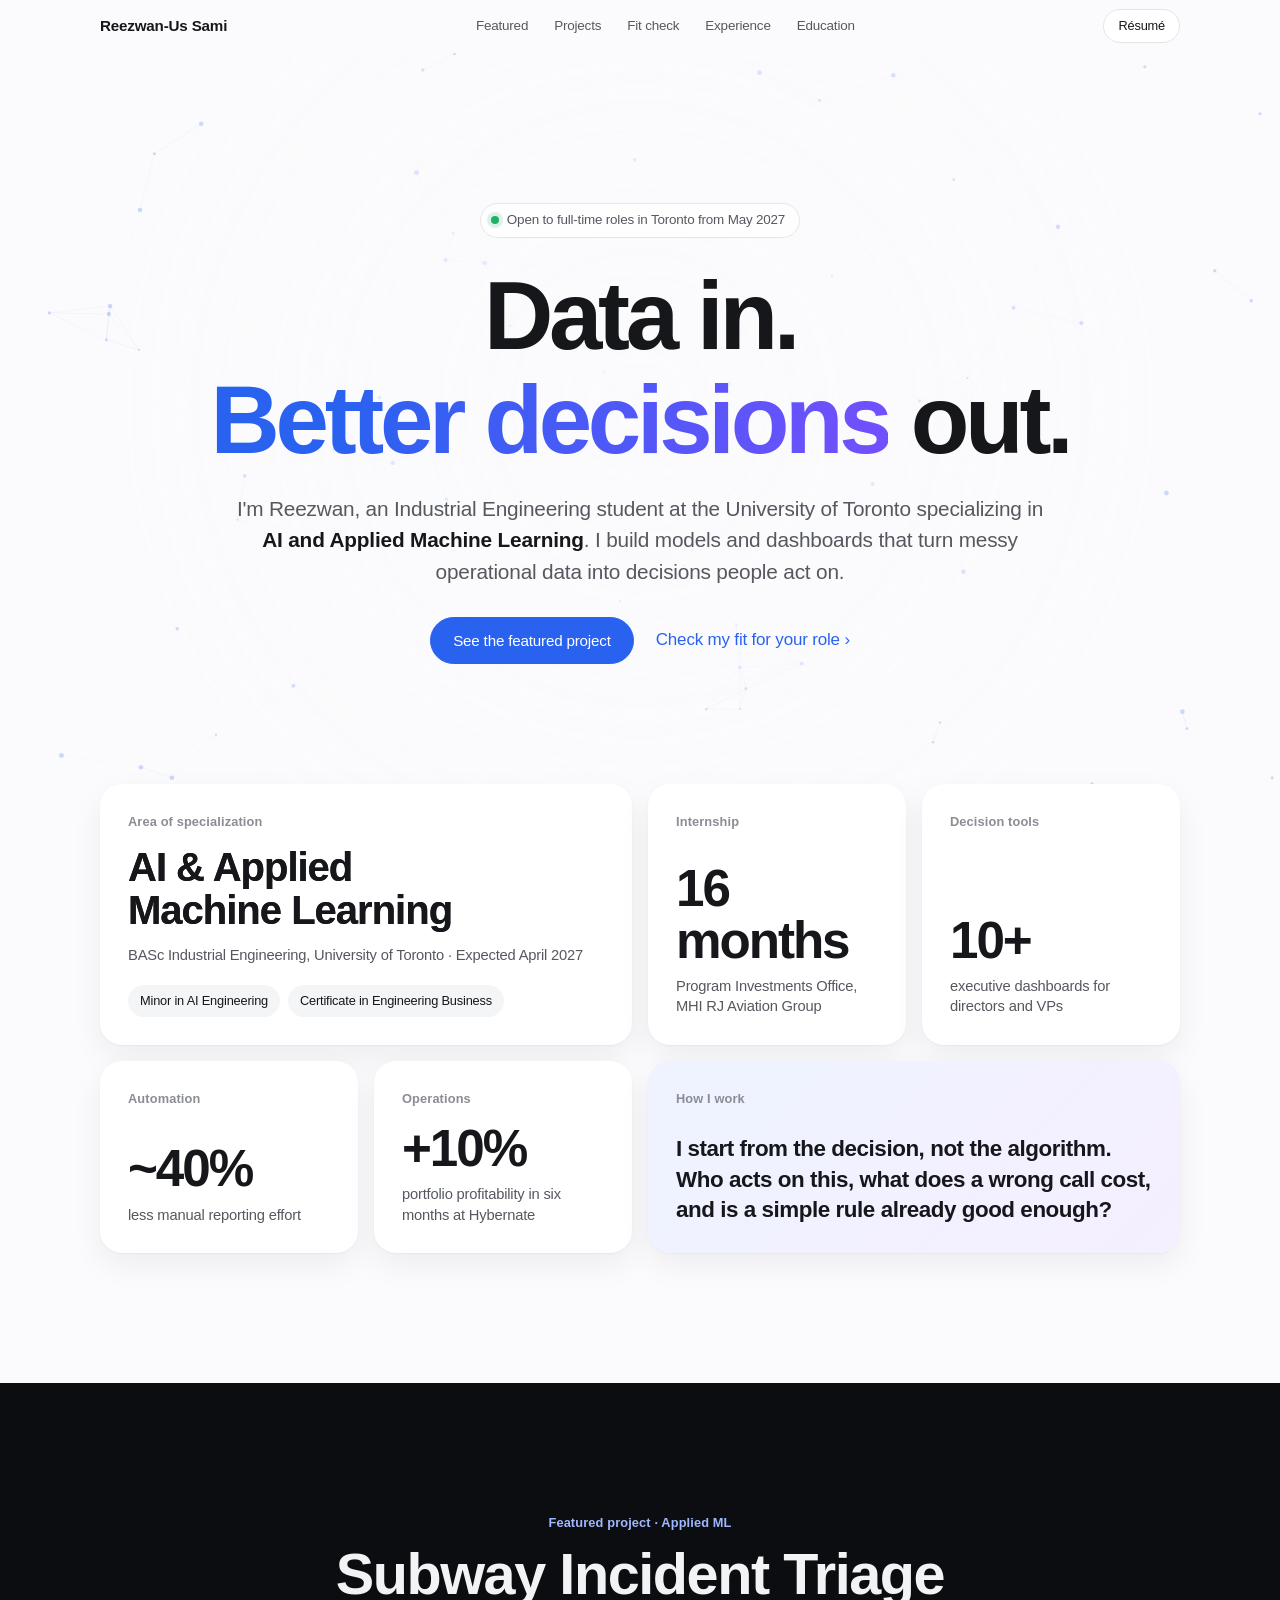
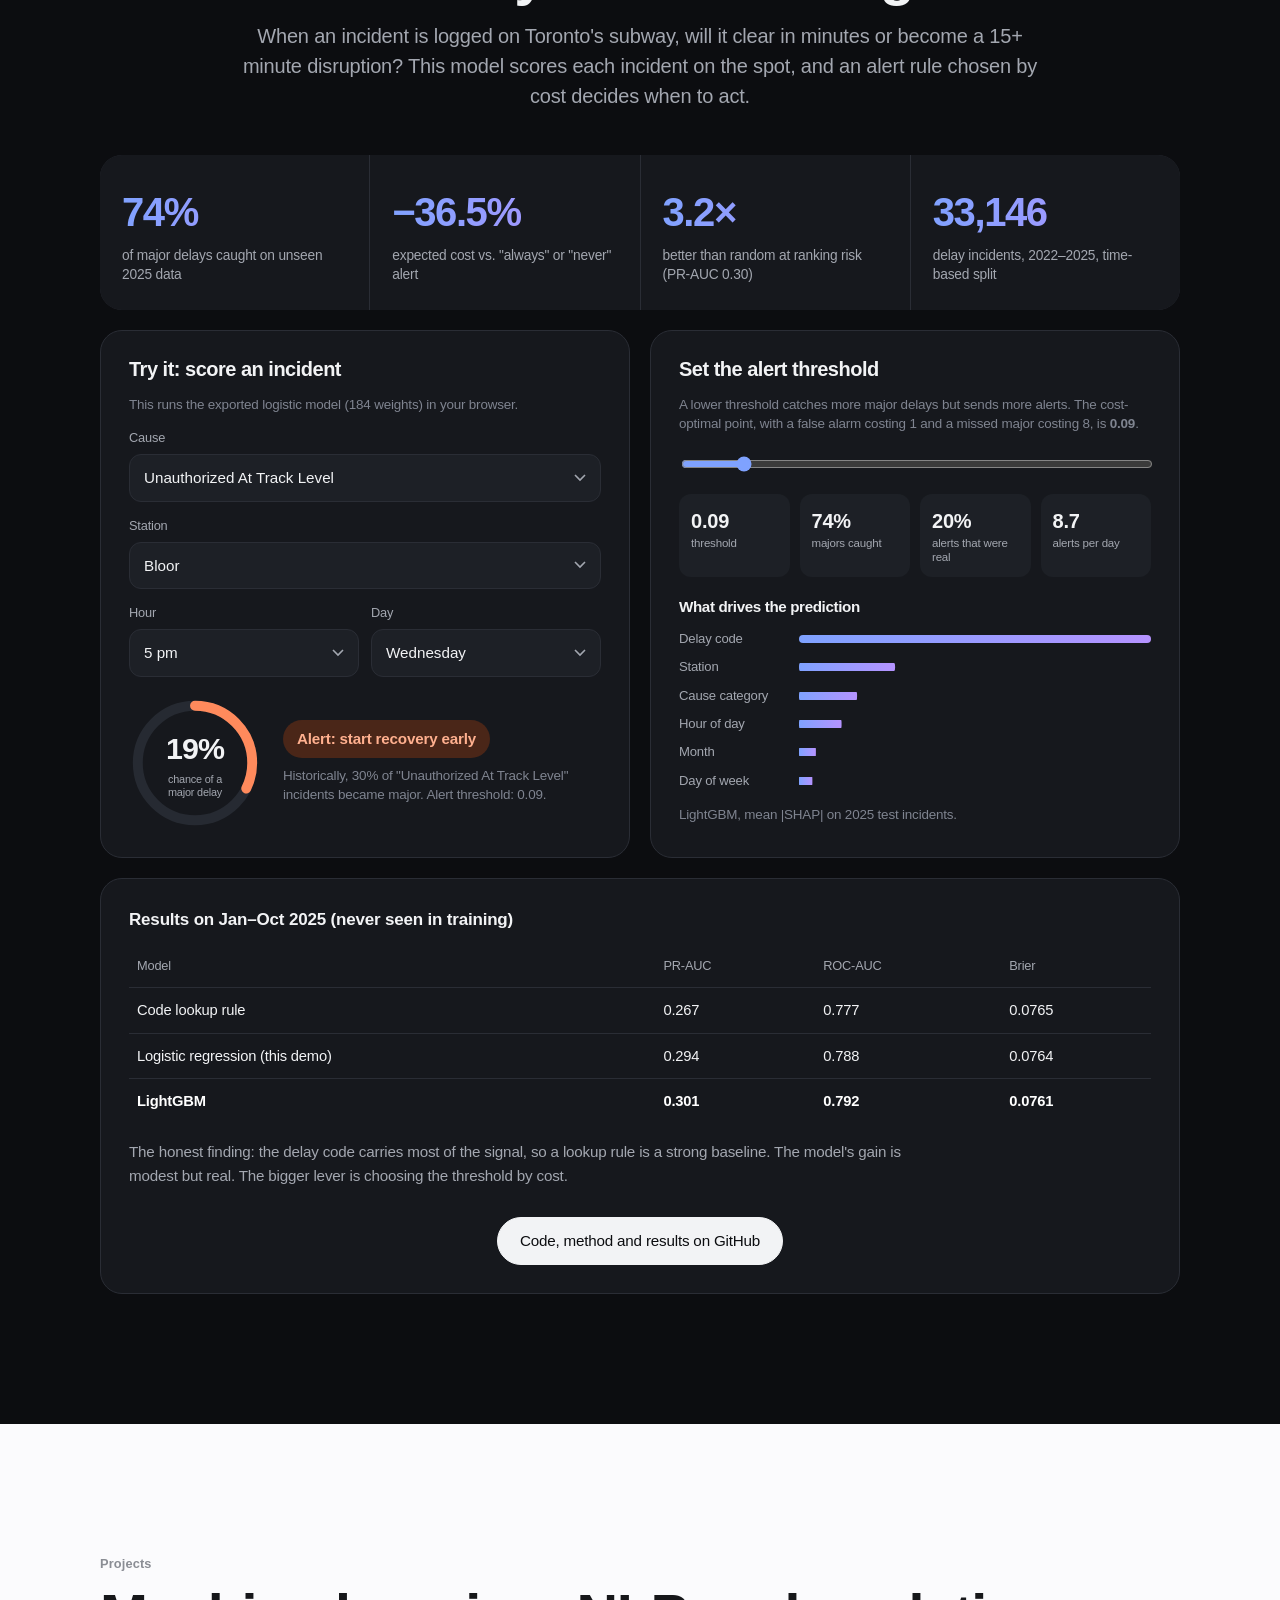
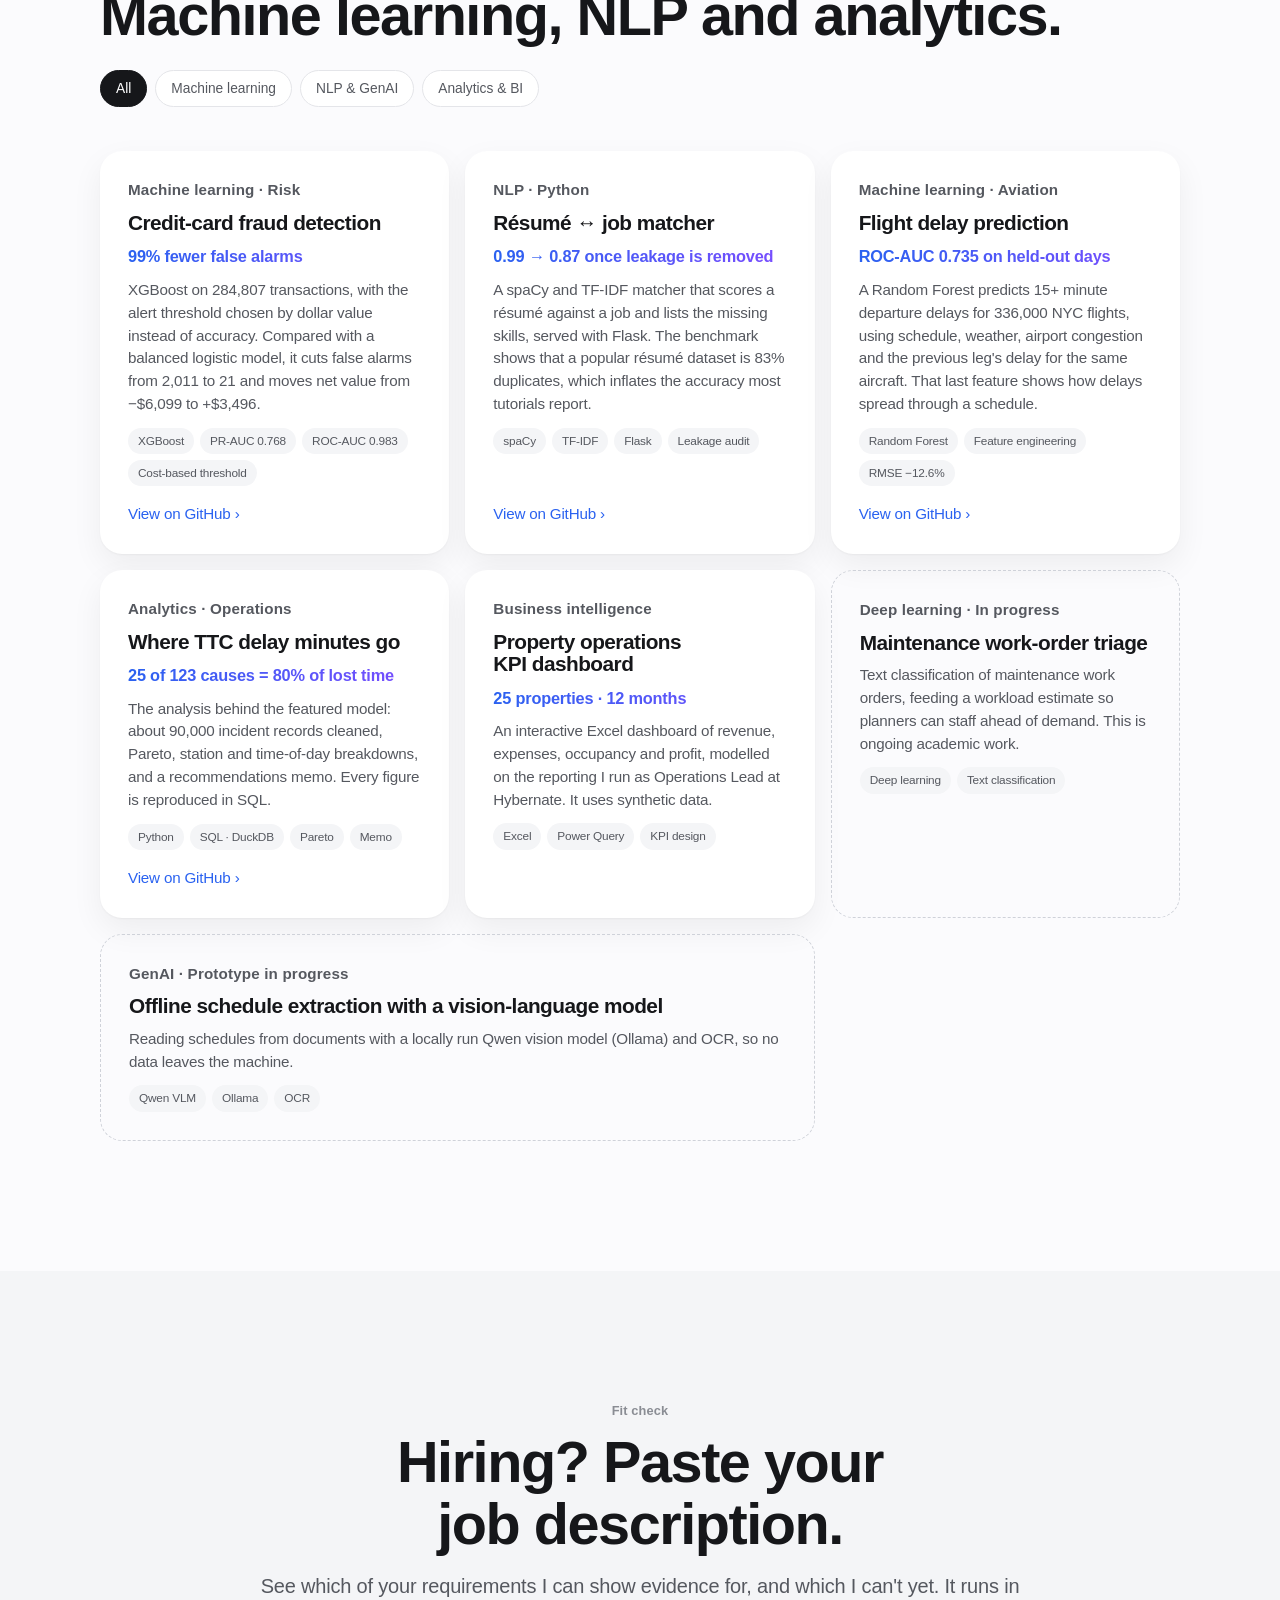
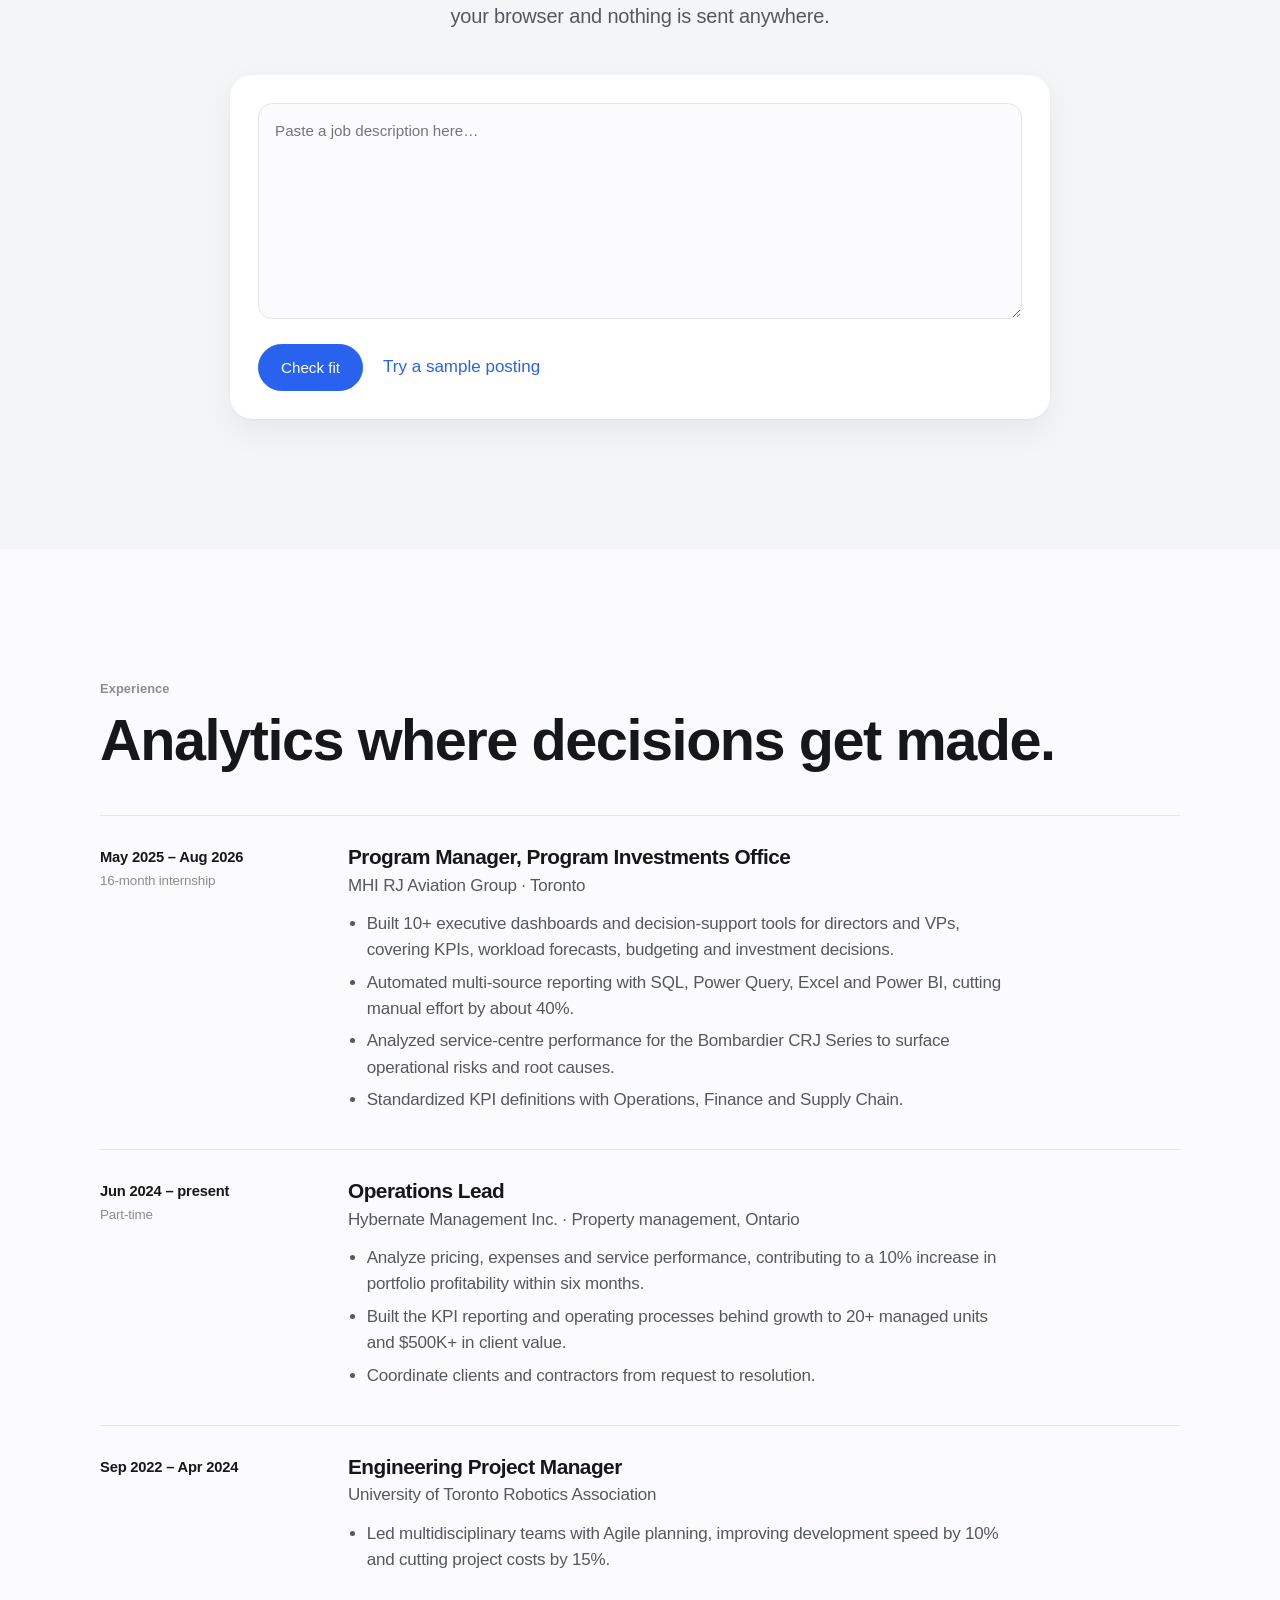
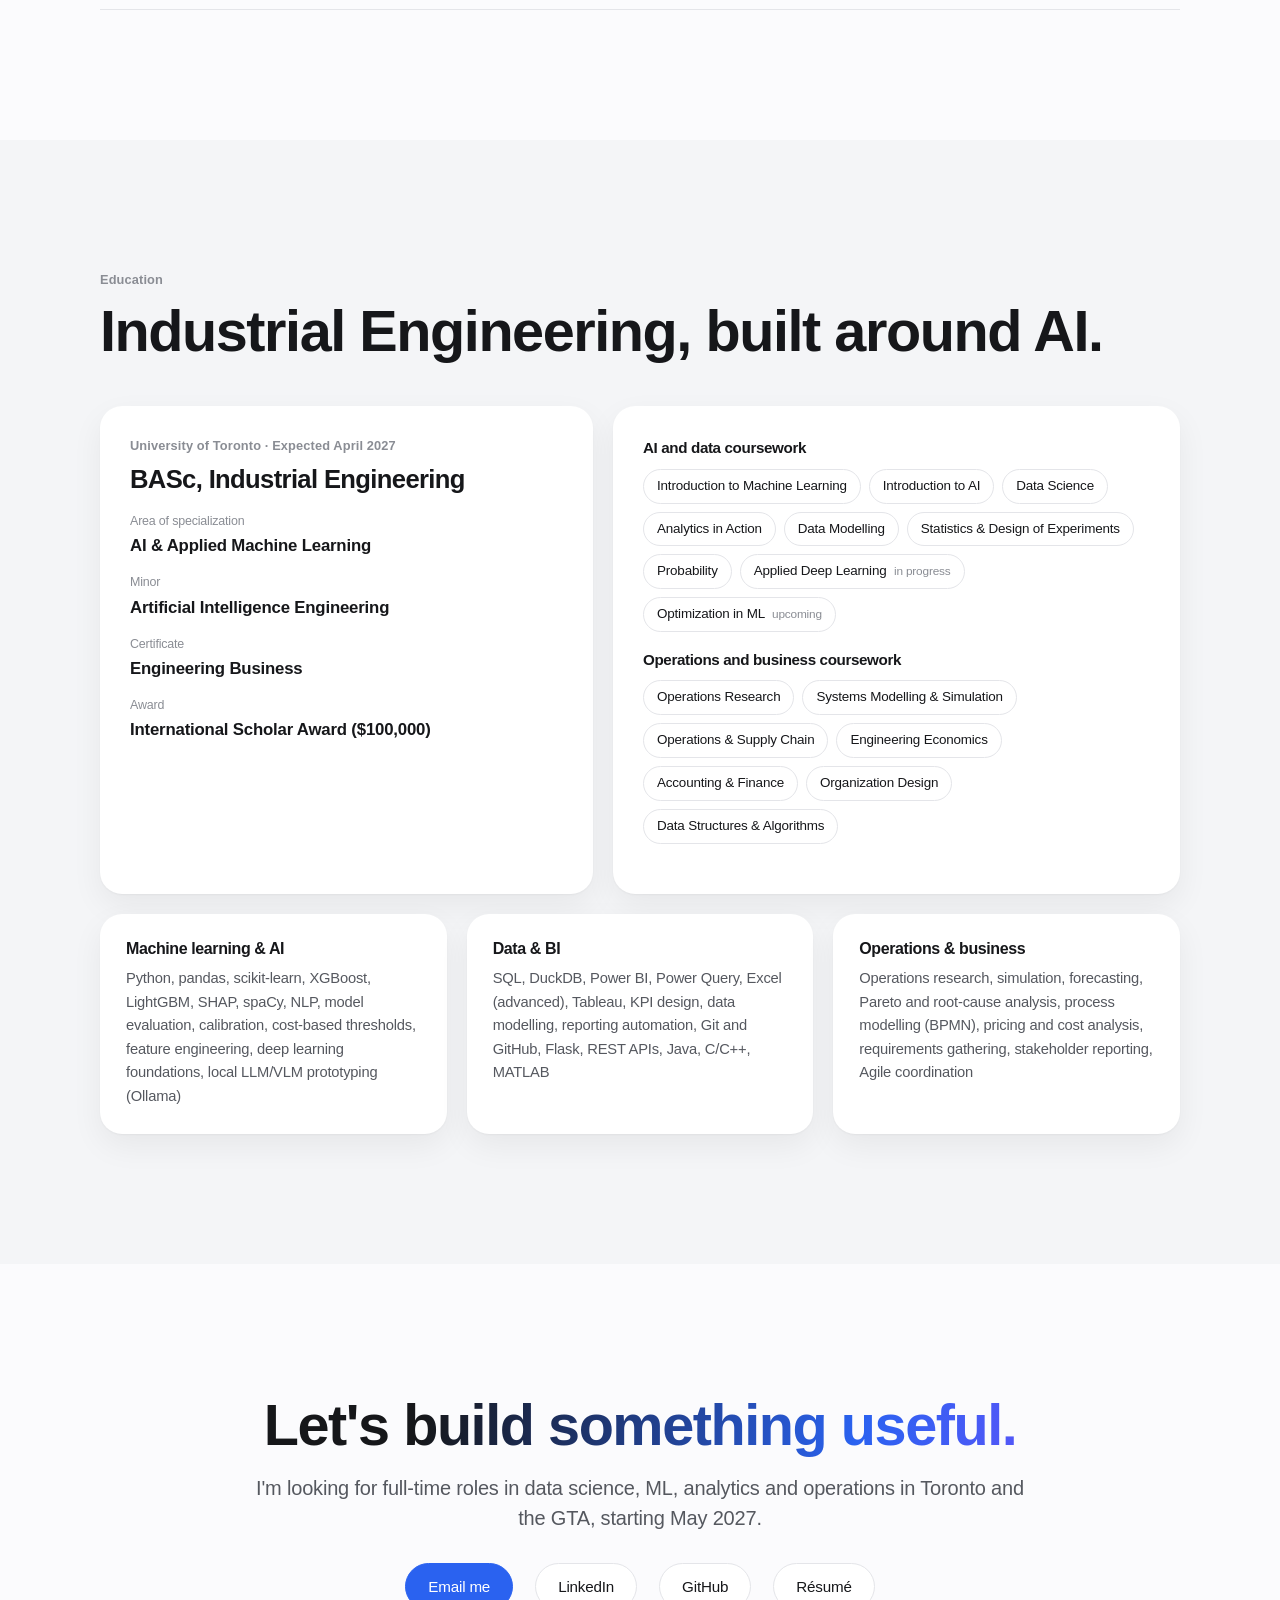
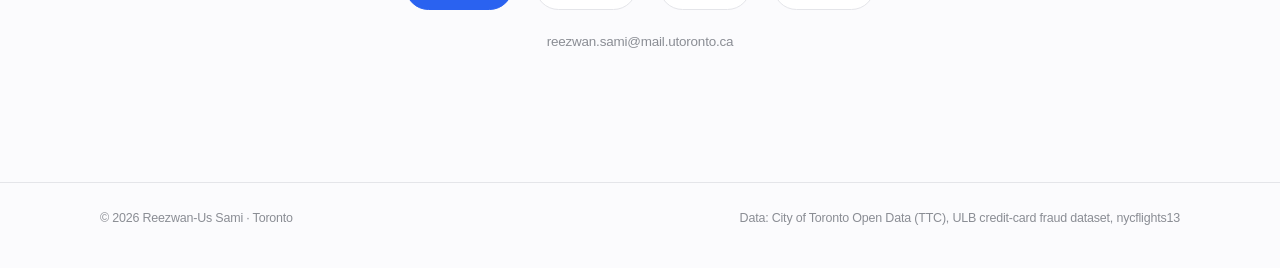
==== commit 0e8545fc: "Hybernate title: Operations Lead" ====
--- a/index.html
+++ b/index.html
@@ -209,7 +209,7 @@
         <p class="kicker">Business intelligence</p>
         <h3>Property operations KPI dashboard</h3>
         <p class="metric">25 properties · 12 months</p>
-        <p>An interactive Excel dashboard of revenue, expenses, occupancy and profit, modelled on the reporting I run as Operations Director at Hybernate. It uses synthetic data.</p>
+        <p>An interactive Excel dashboard of revenue, expenses, occupancy and profit, modelled on the reporting I run as Operations Lead at Hybernate. It uses synthetic data.</p>
         <ul class="tags"><li>Excel</li><li>Power Query</li><li>KPI design</li></ul>
       </article>
       <article class="card wip reveal" data-t="nlp">
@@ -277,7 +277,7 @@
       <article class="job reveal">
         <div class="when">Jun 2024 – present<span>Part-time</span></div>
         <div>
-          <h3>Operations Director</h3>
+          <h3>Operations Lead</h3>
           <p class="org">Hybernate Management Inc. · Property management, Ontario</p>
           <ul>
             <li>Analyze pricing, expenses and service performance, contributing to a 10% increase in portfolio profitability within six months.</li>
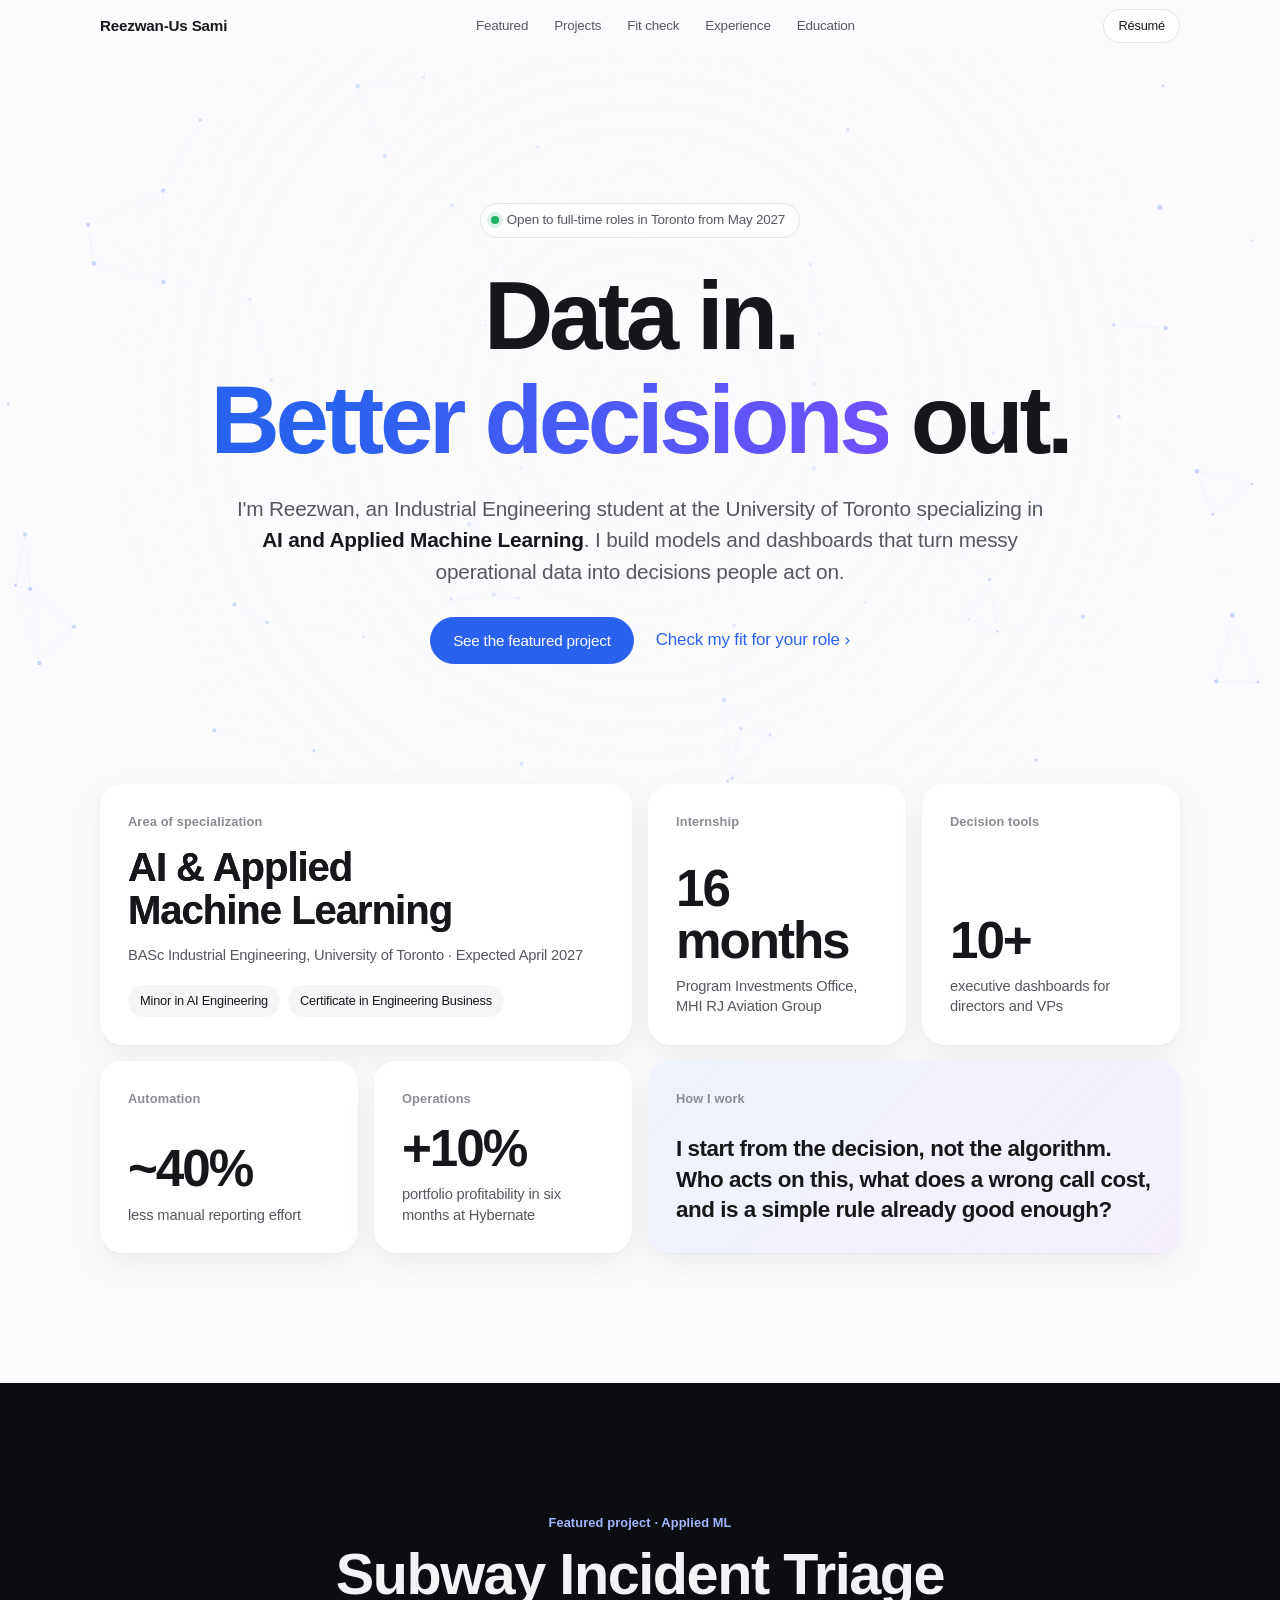
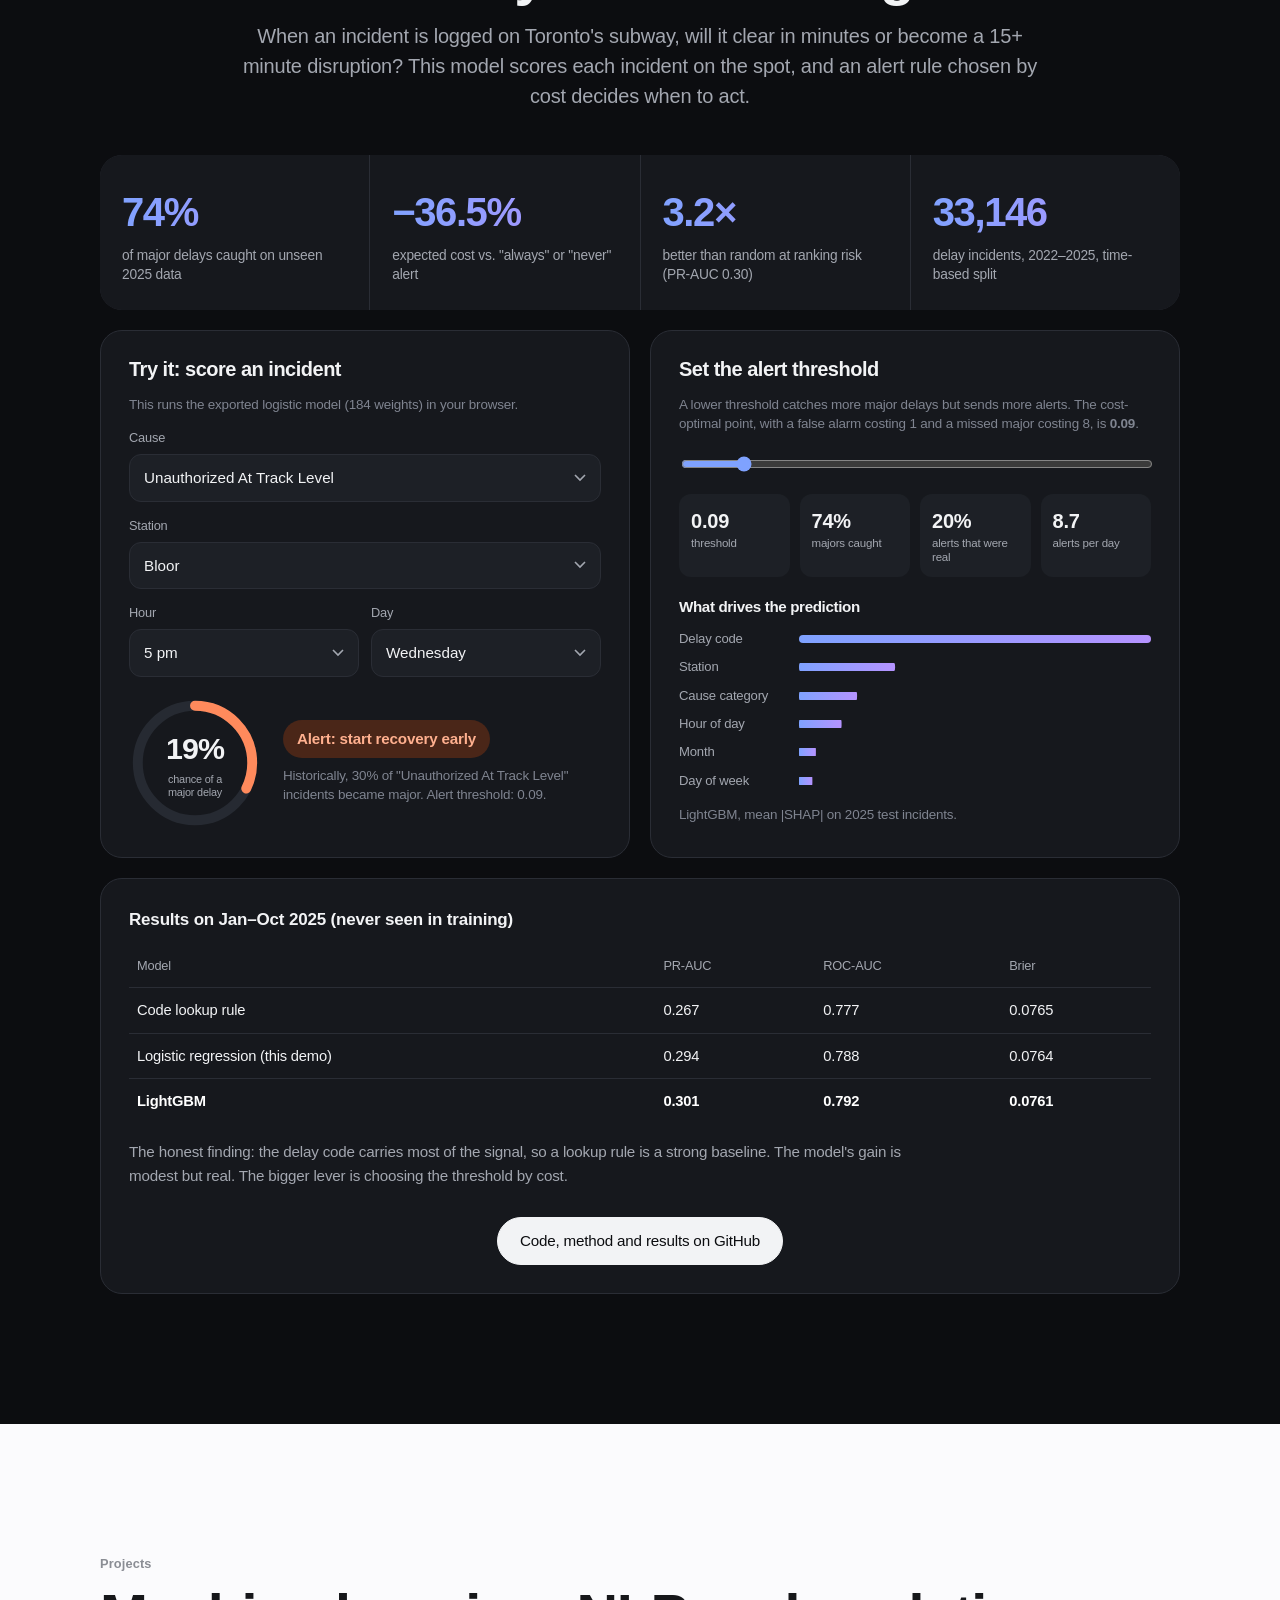
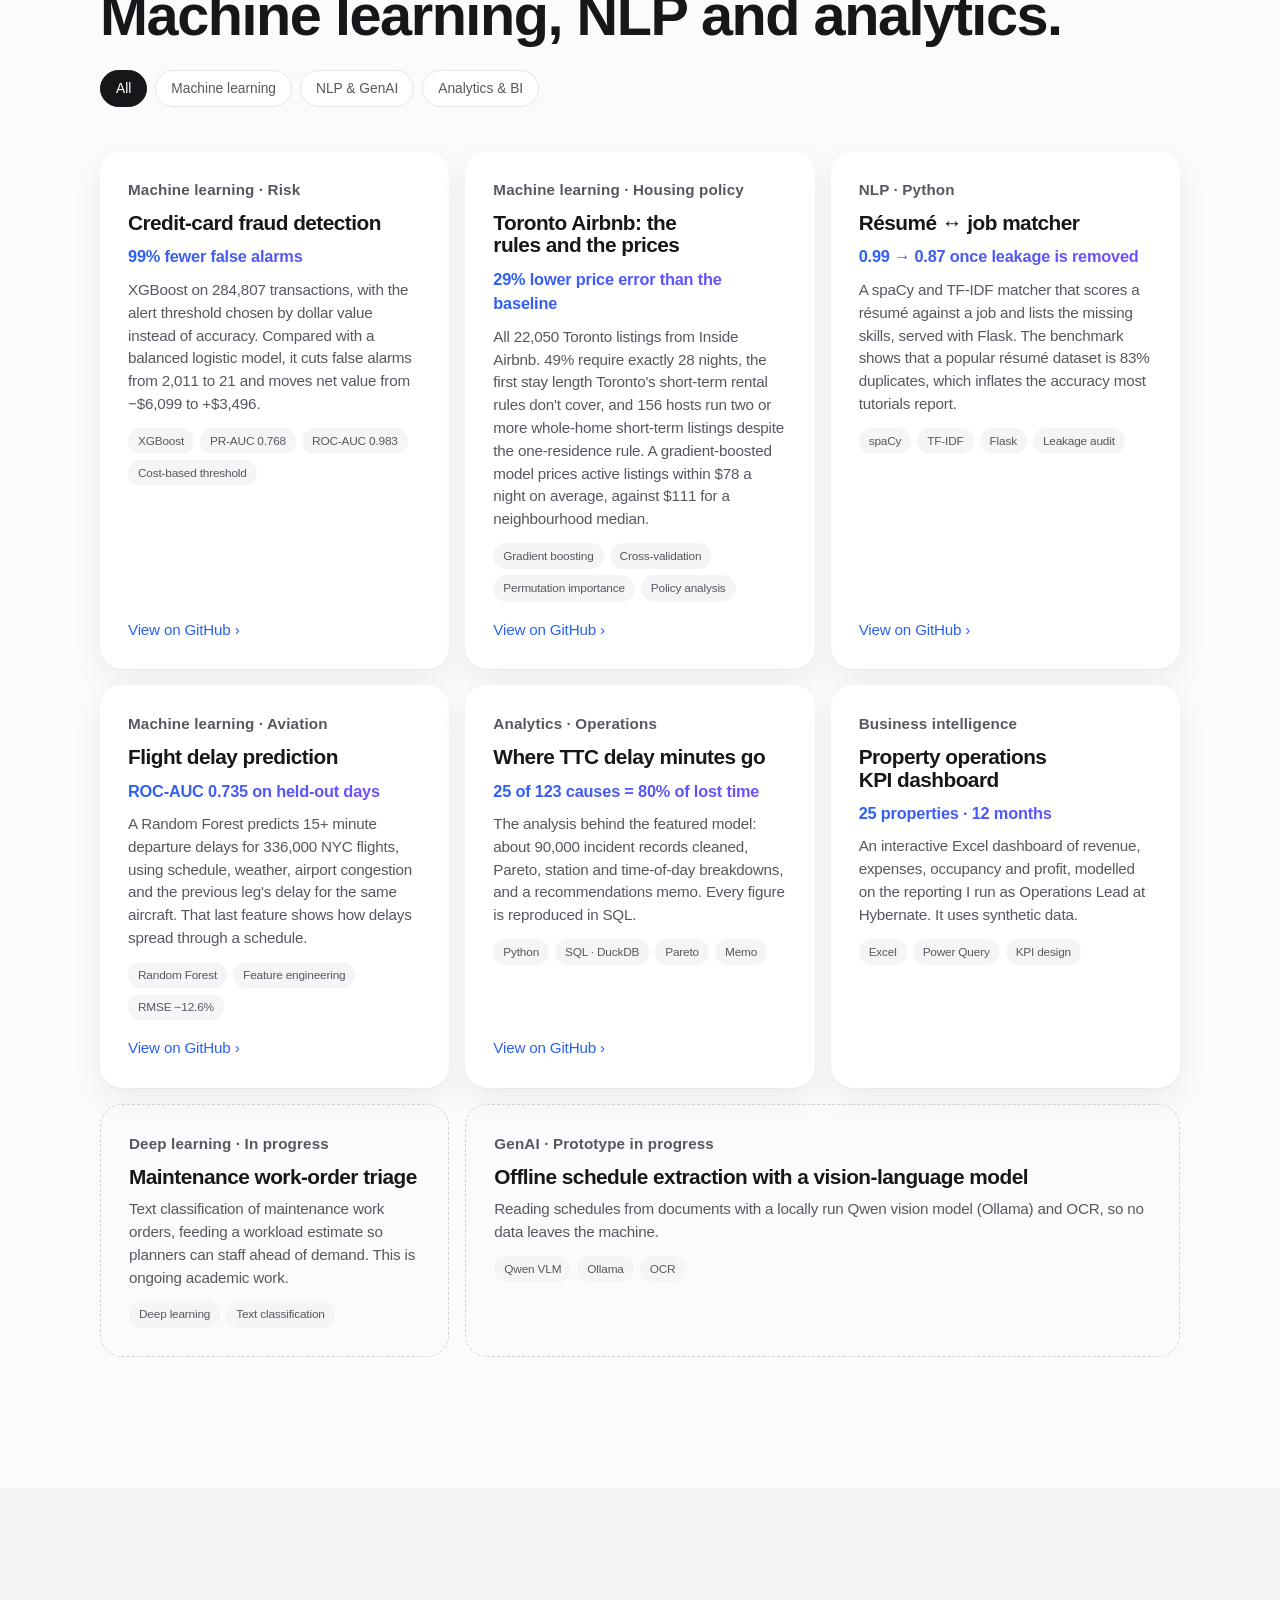
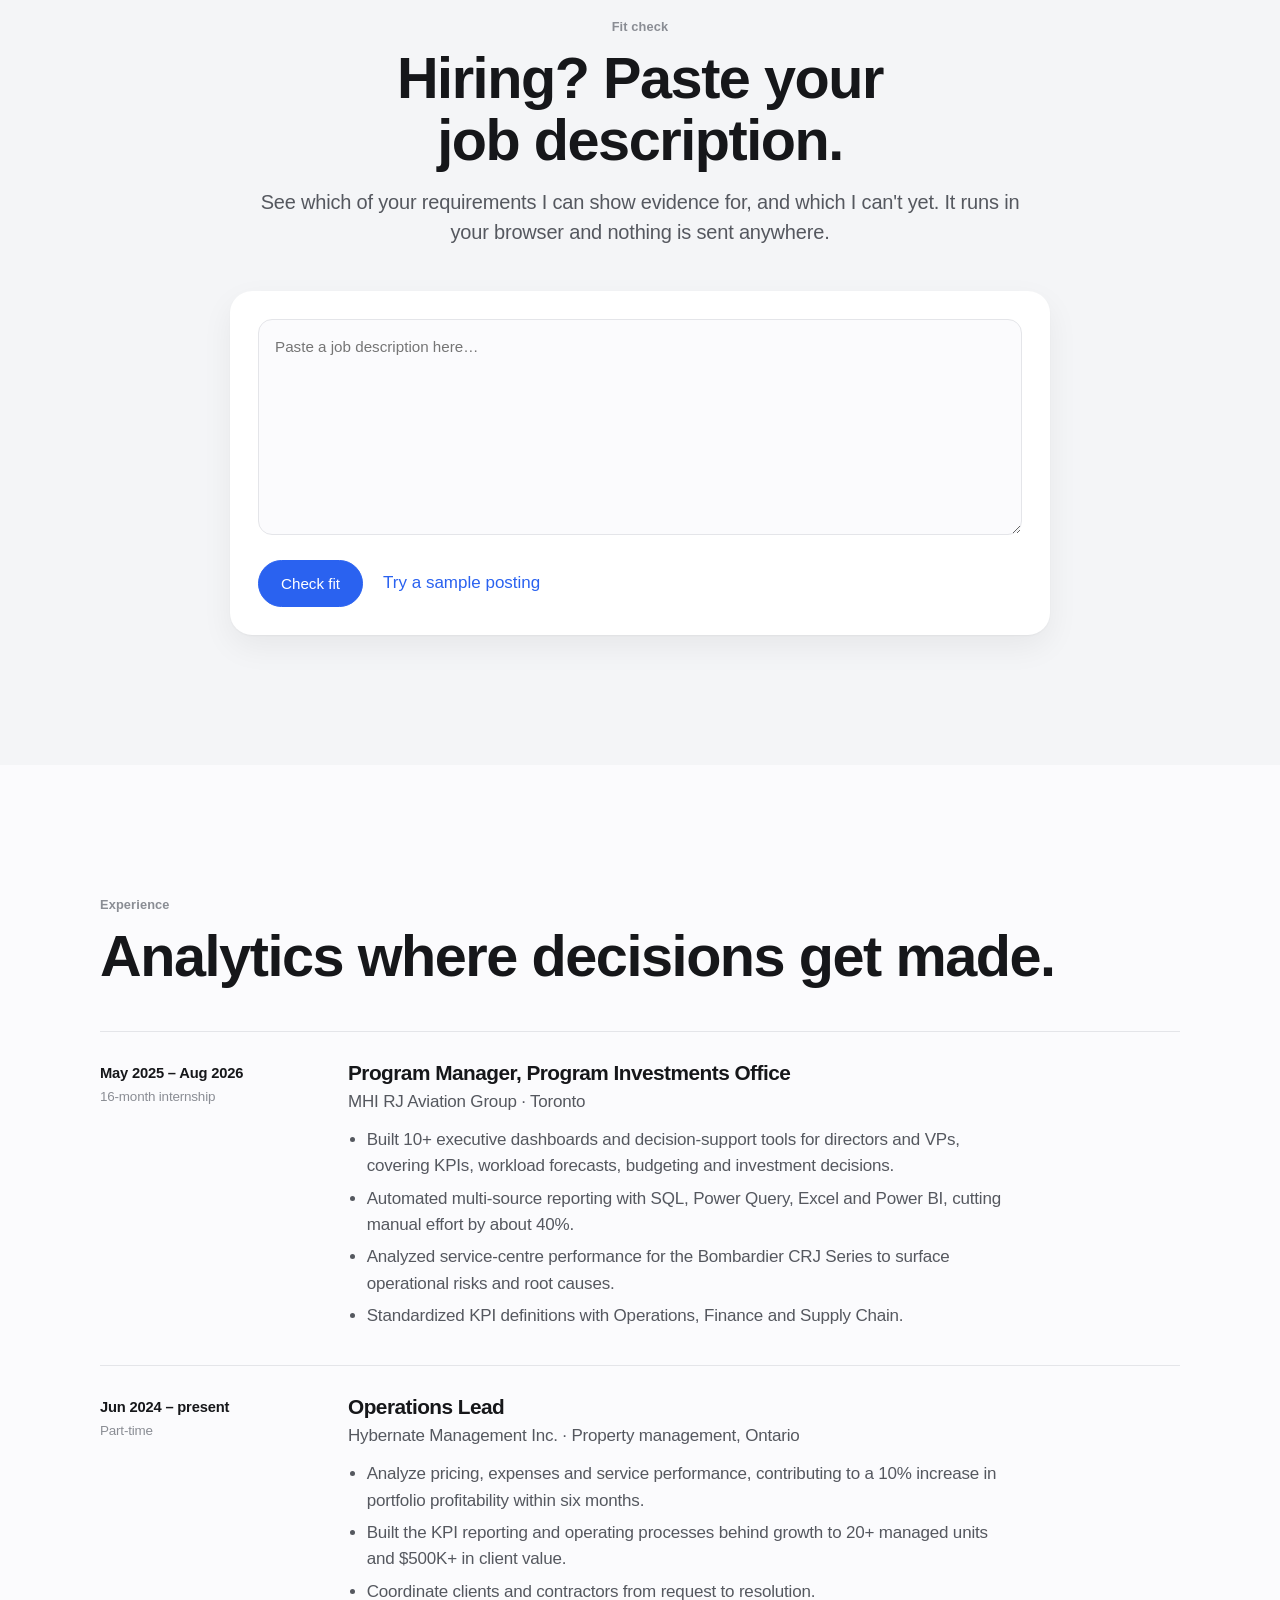
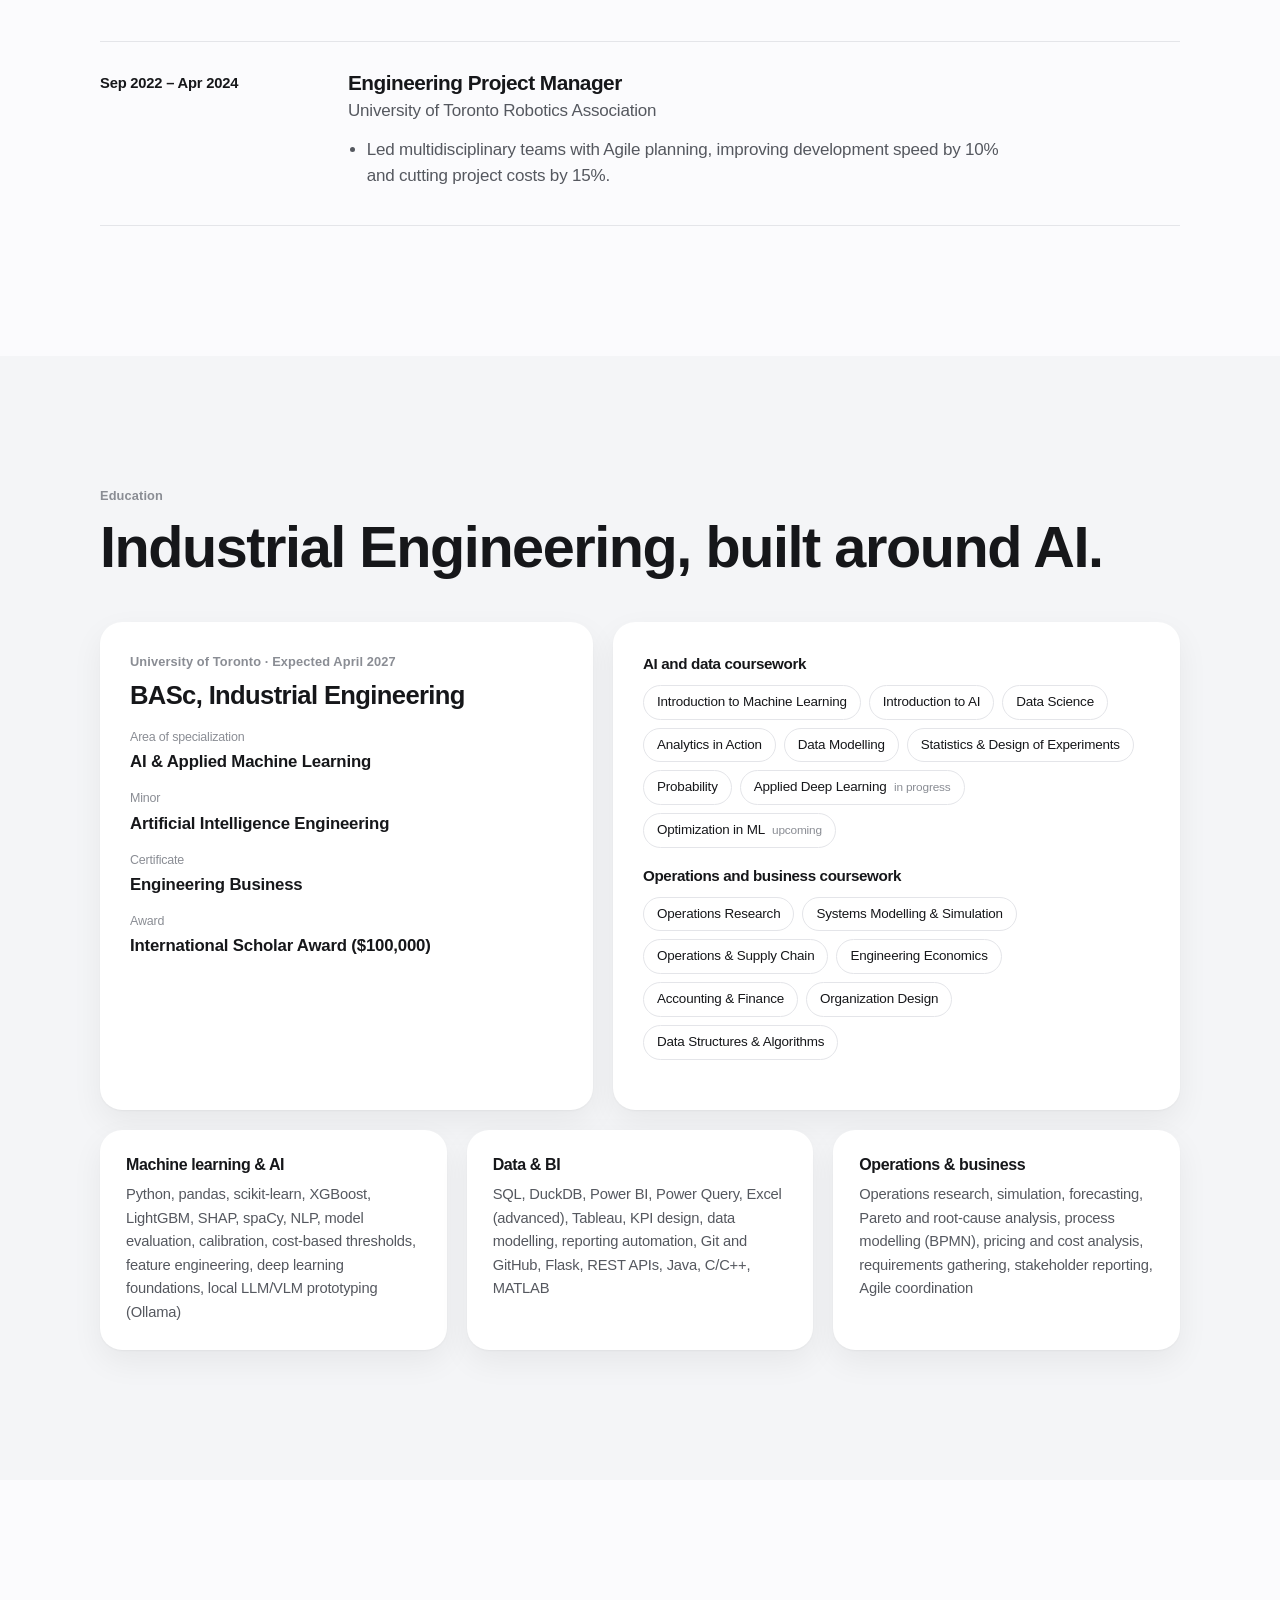
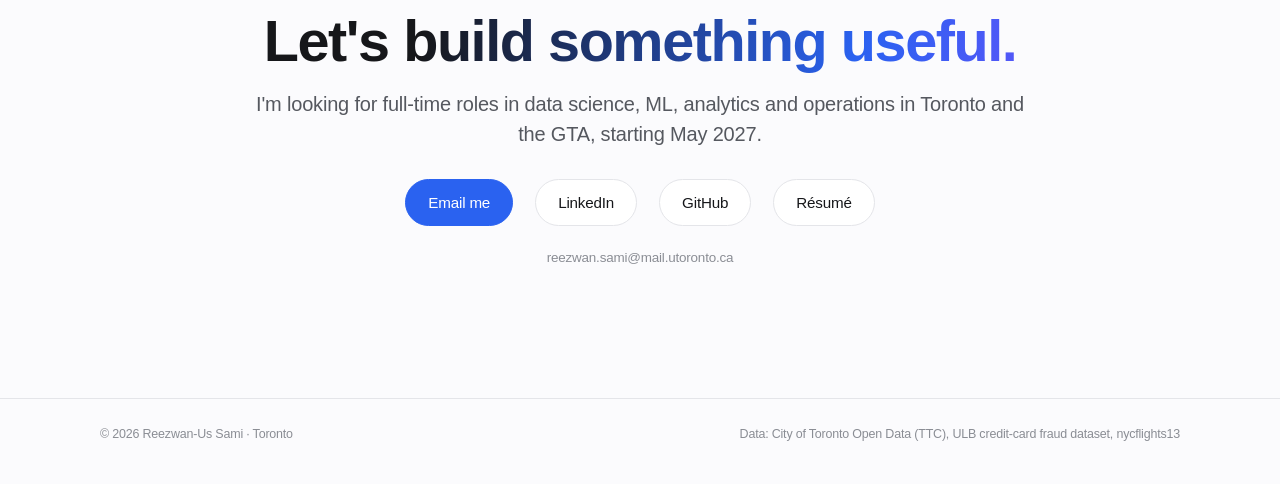
==== commit 2100afc9: "Add Toronto Airbnb project" ====
--- a/index.html
+++ b/index.html
@@ -181,6 +181,14 @@
         <ul class="tags"><li>XGBoost</li><li>PR-AUC 0.768</li><li>ROC-AUC 0.983</li><li>Cost-based threshold</li></ul>
         <a class="link" href="https://github.com/Reezwan95/Fraud_Detection_System_ML">View on GitHub <span aria-hidden="true">›</span></a>
       </article>
+      <article class="card reveal" data-t="ml">
+        <p class="kicker">Machine learning · Housing policy</p>
+        <h3>Toronto Airbnb: the rules and the prices</h3>
+        <p class="metric">29% lower price error than the baseline</p>
+        <p>All 22,050 Toronto listings from Inside Airbnb. 49% require exactly 28 nights, the first stay length Toronto's short-term rental rules don't cover, and 156 hosts run two or more whole-home short-term listings despite the one-residence rule. A gradient-boosted model prices active listings within $78 a night on average, against $111 for a neighbourhood median.</p>
+        <ul class="tags"><li>Gradient boosting</li><li>Cross-validation</li><li>Permutation importance</li><li>Policy analysis</li></ul>
+        <a class="link" href="https://github.com/Reezwan95/airbnb-toronto-analysis">View on GitHub <span aria-hidden="true">›</span></a>
+      </article>
       <article class="card reveal" data-t="nlp">
         <p class="kicker">NLP · Python</p>
         <h3>Résumé ↔ job matcher</h3>
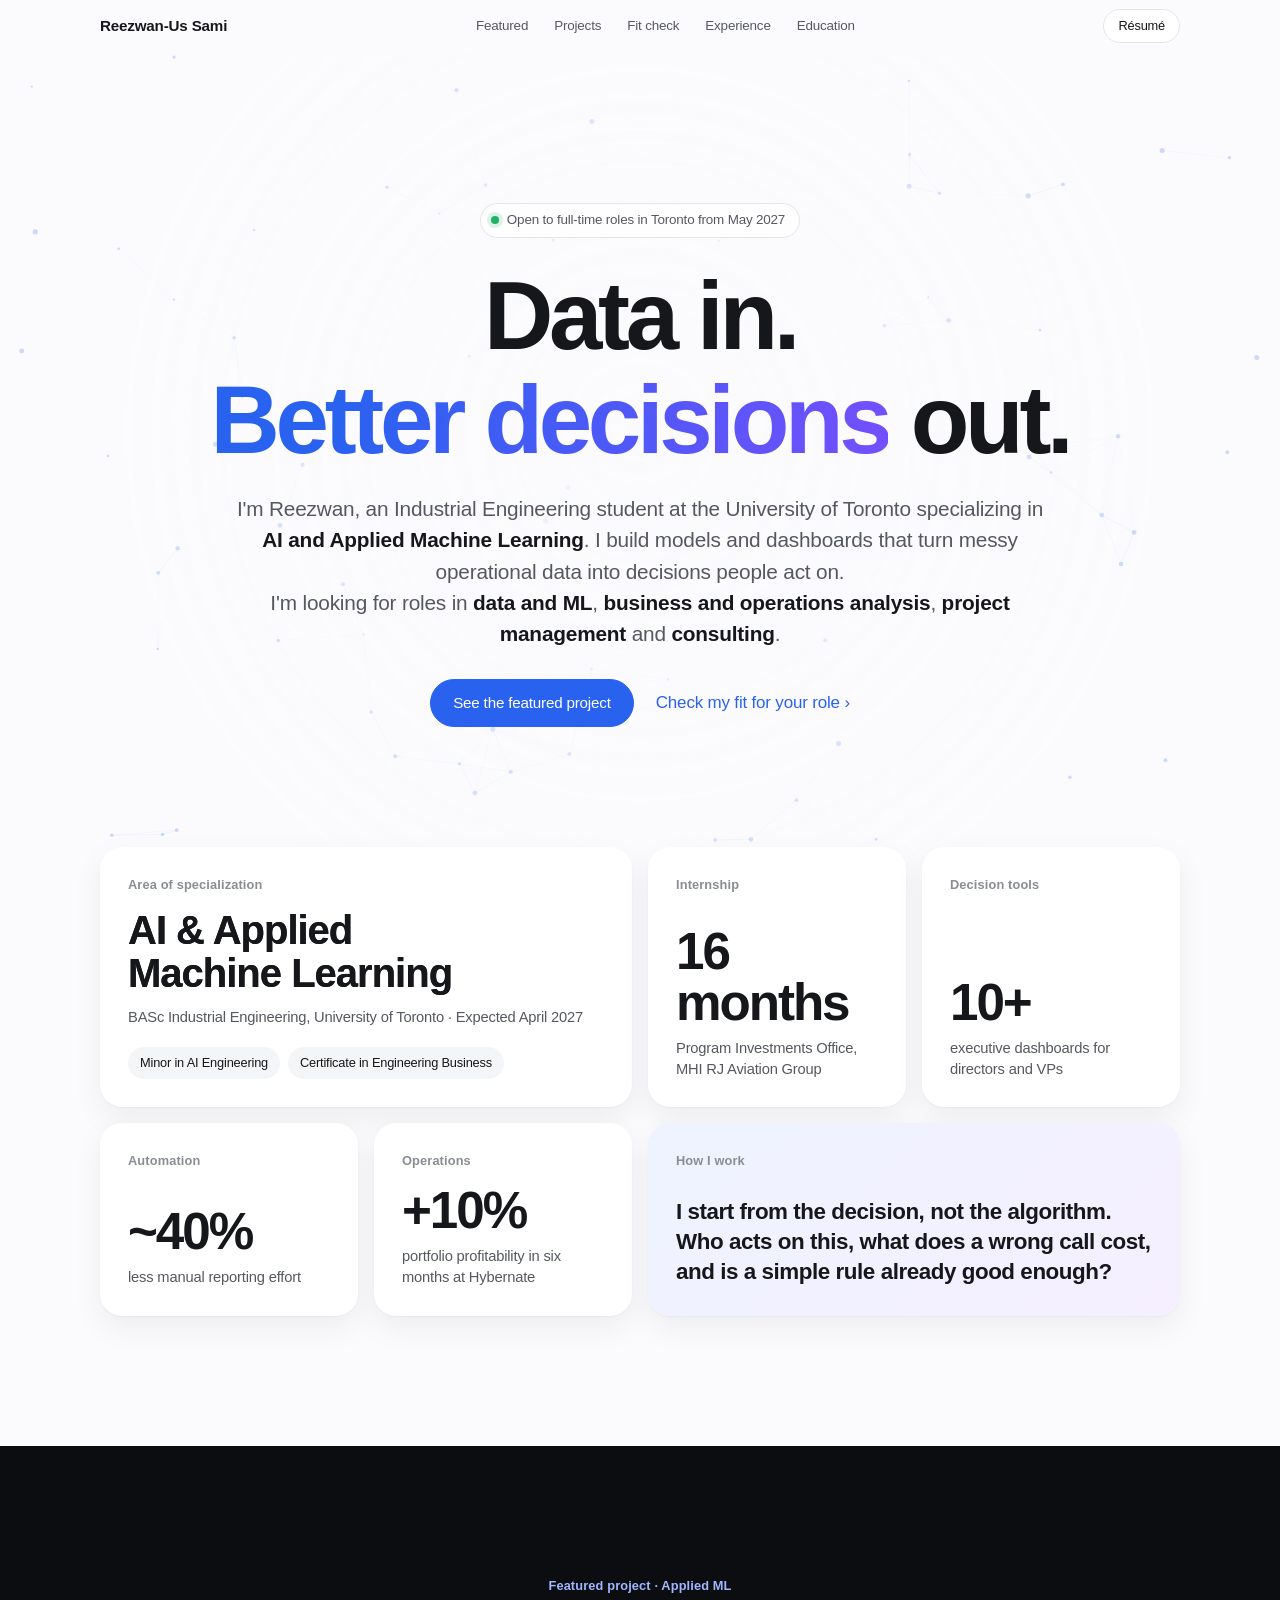
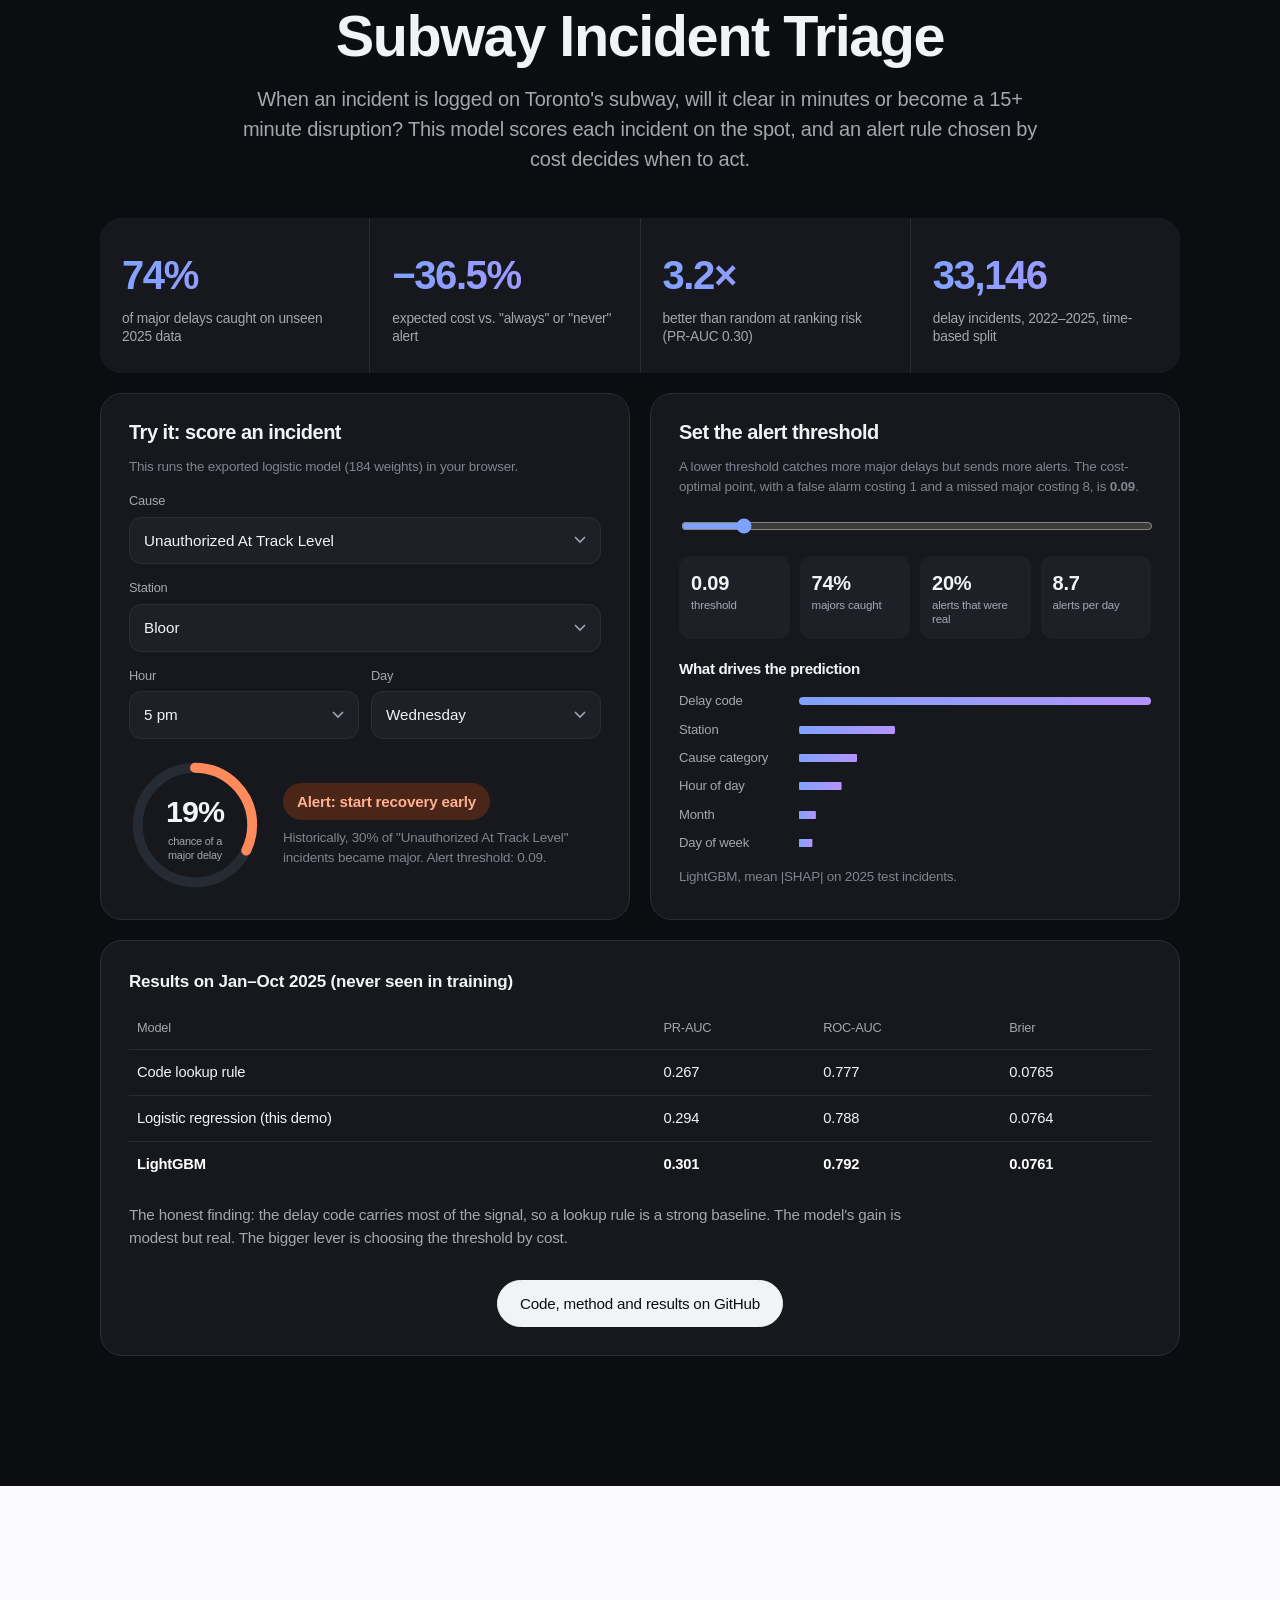
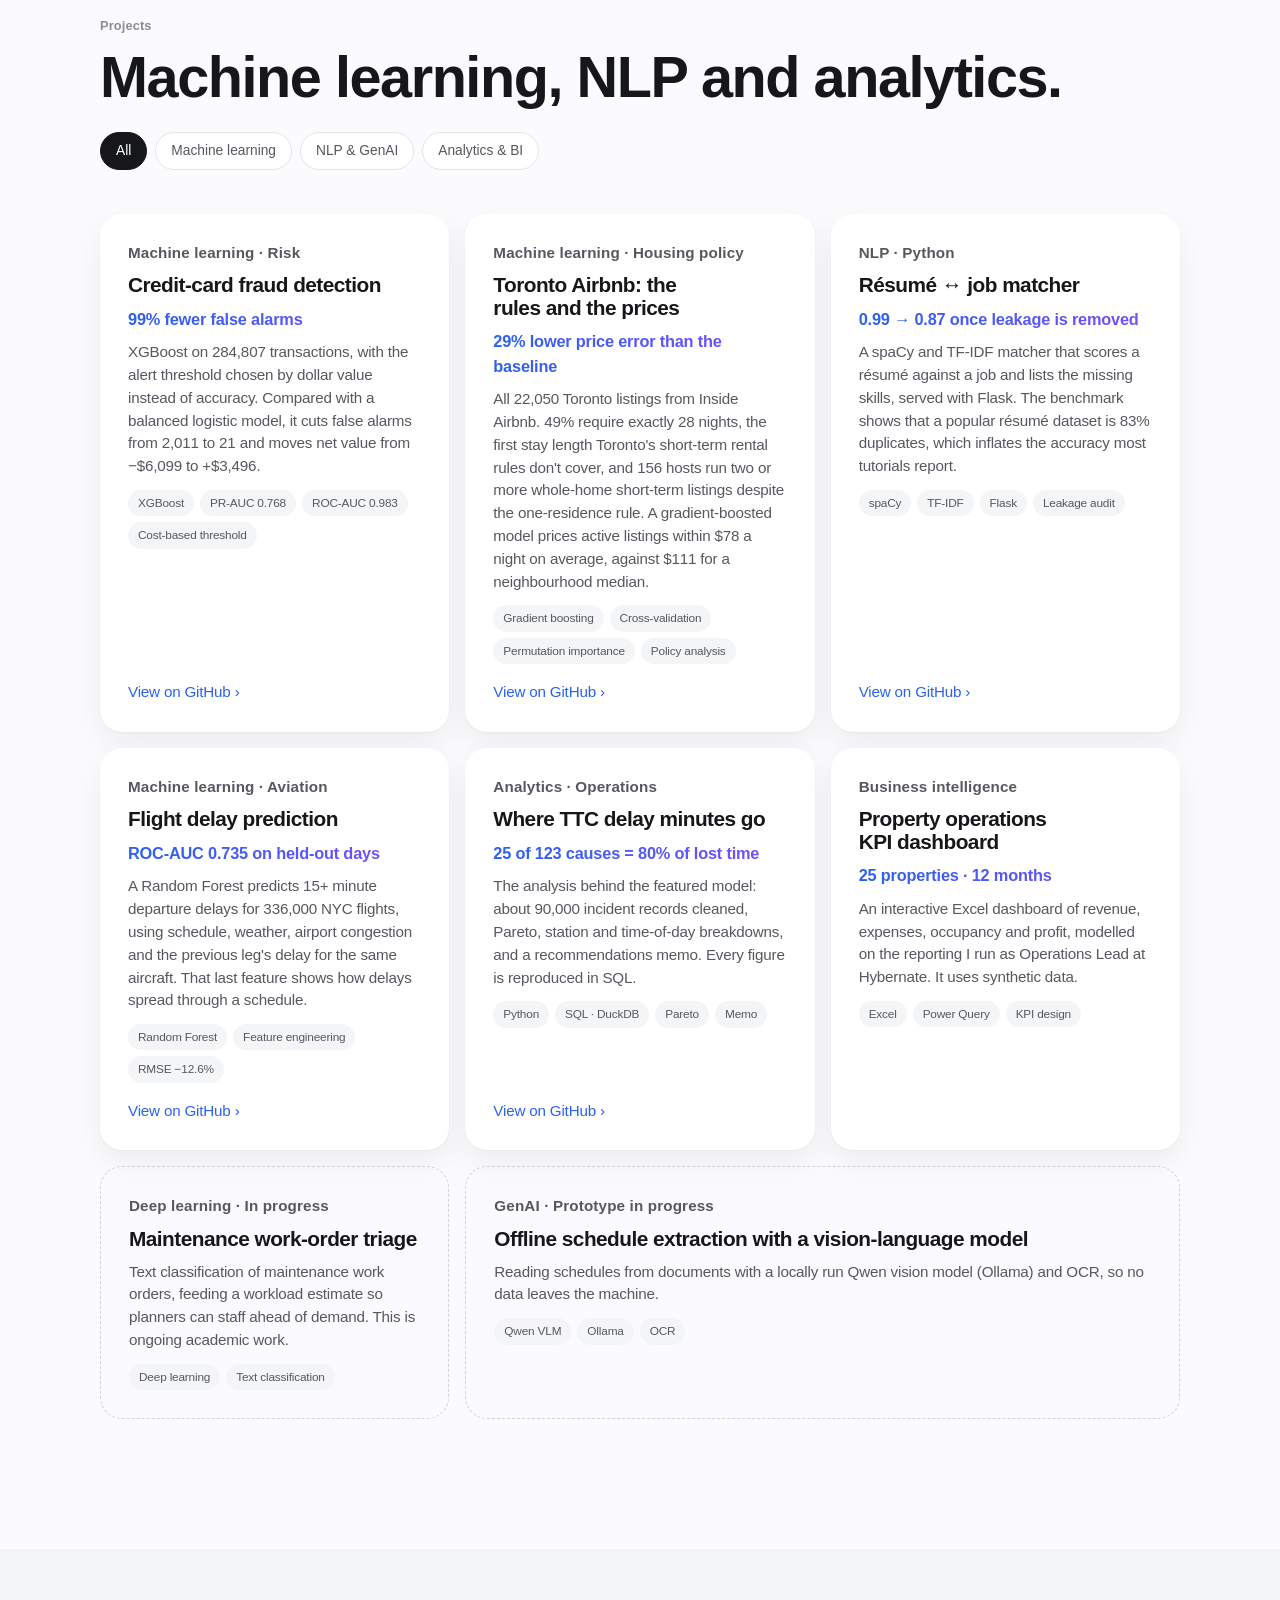
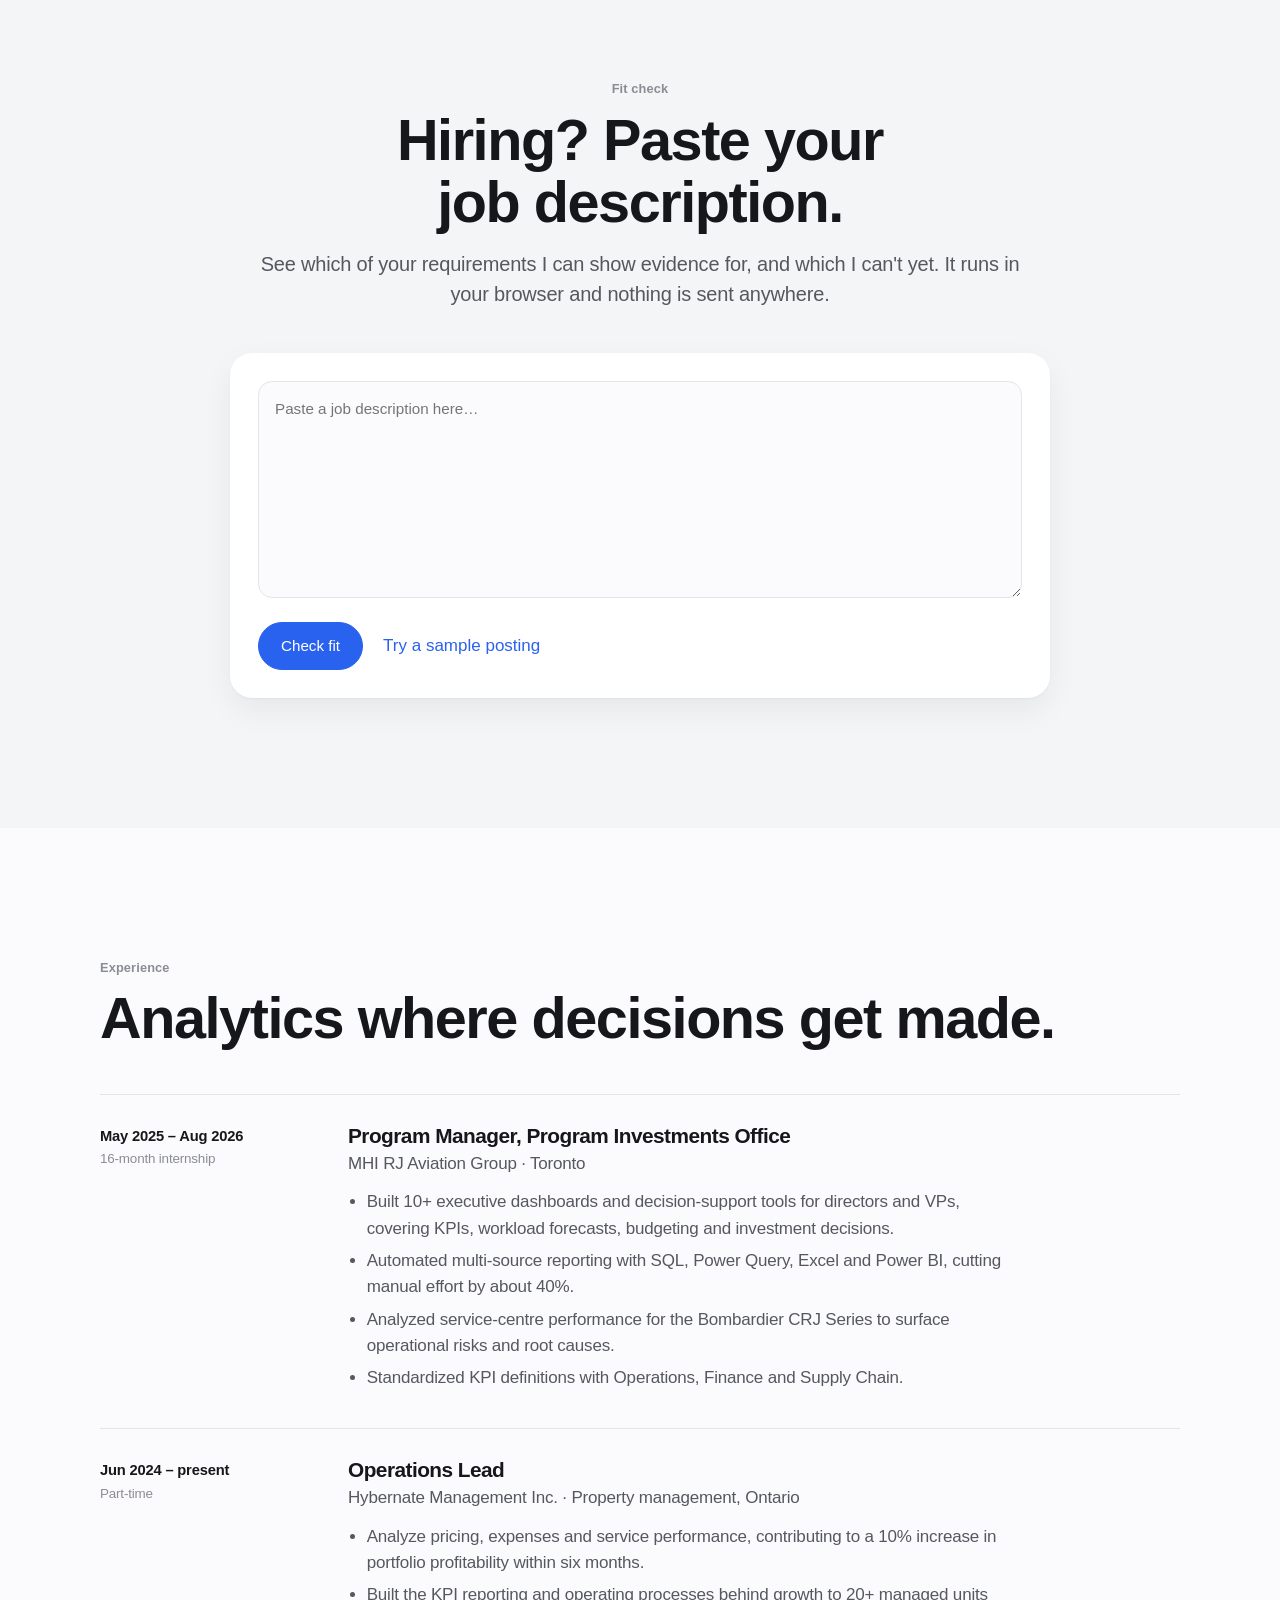
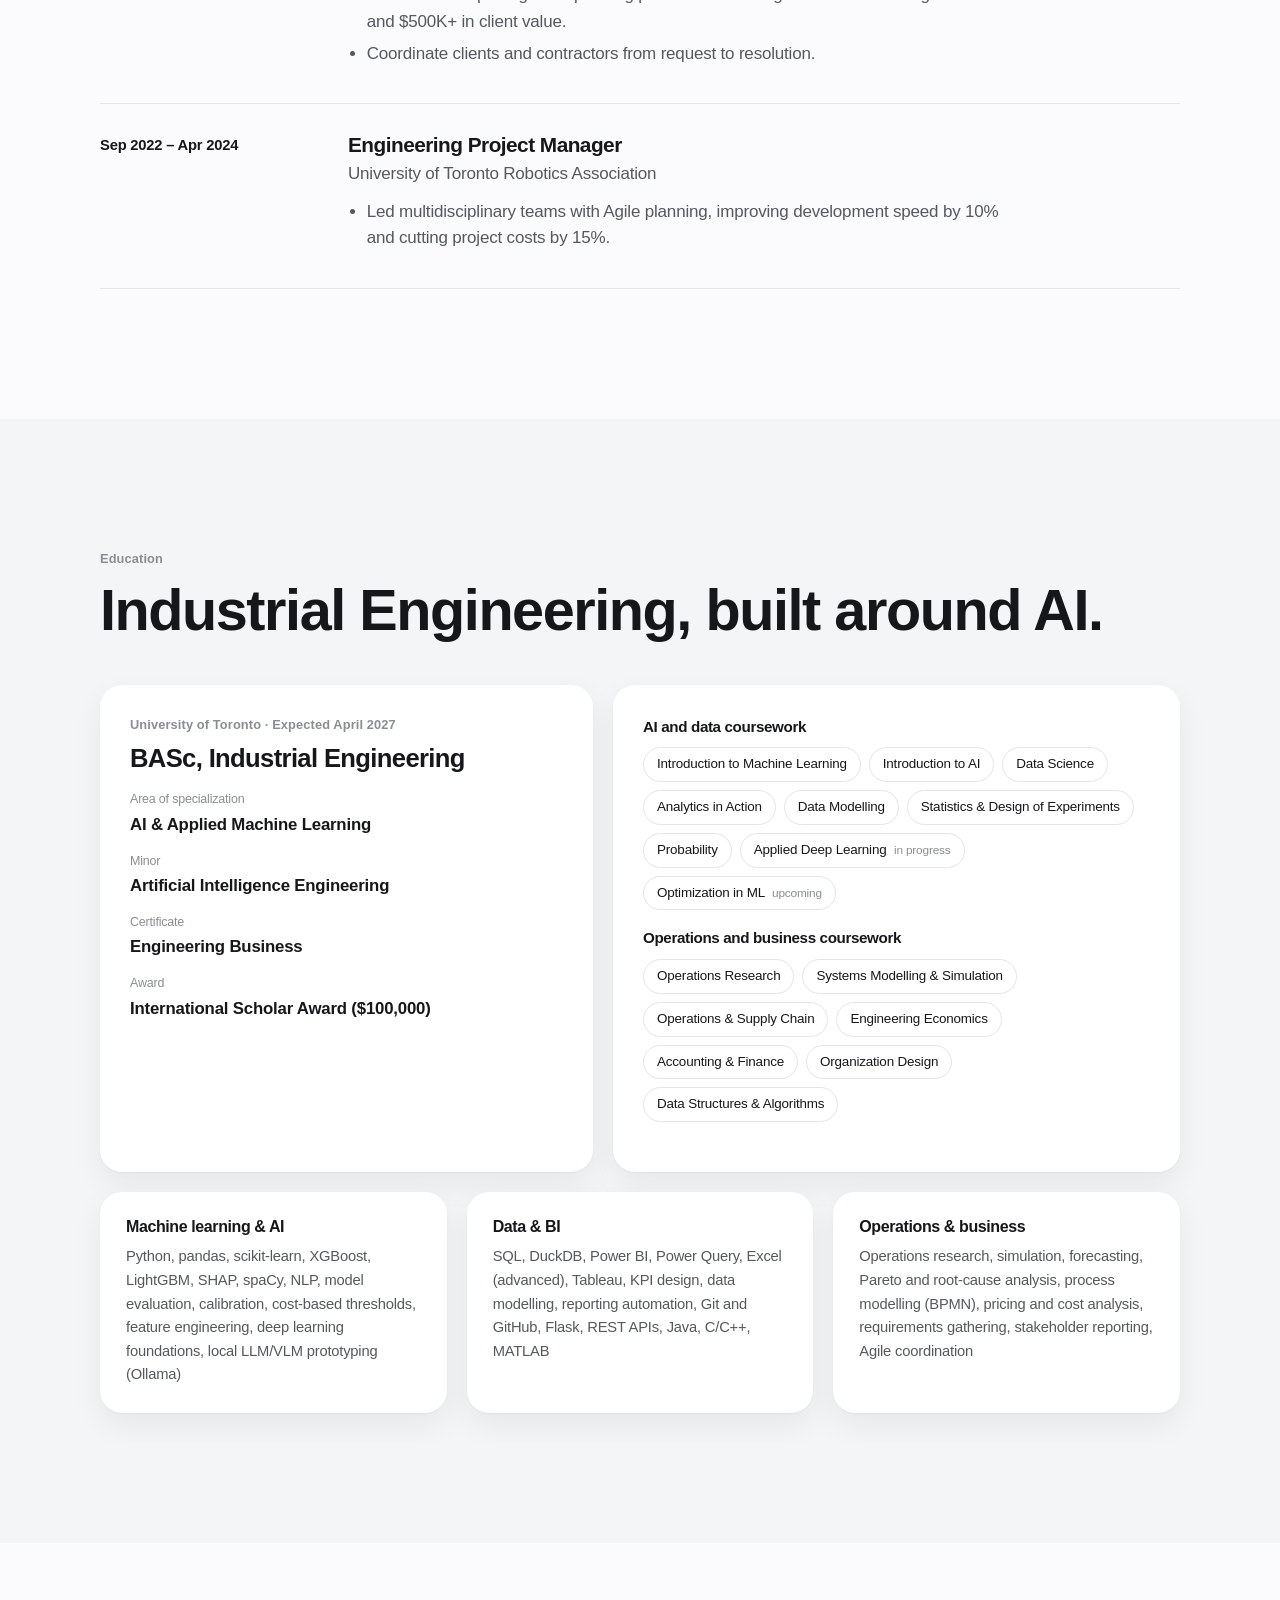
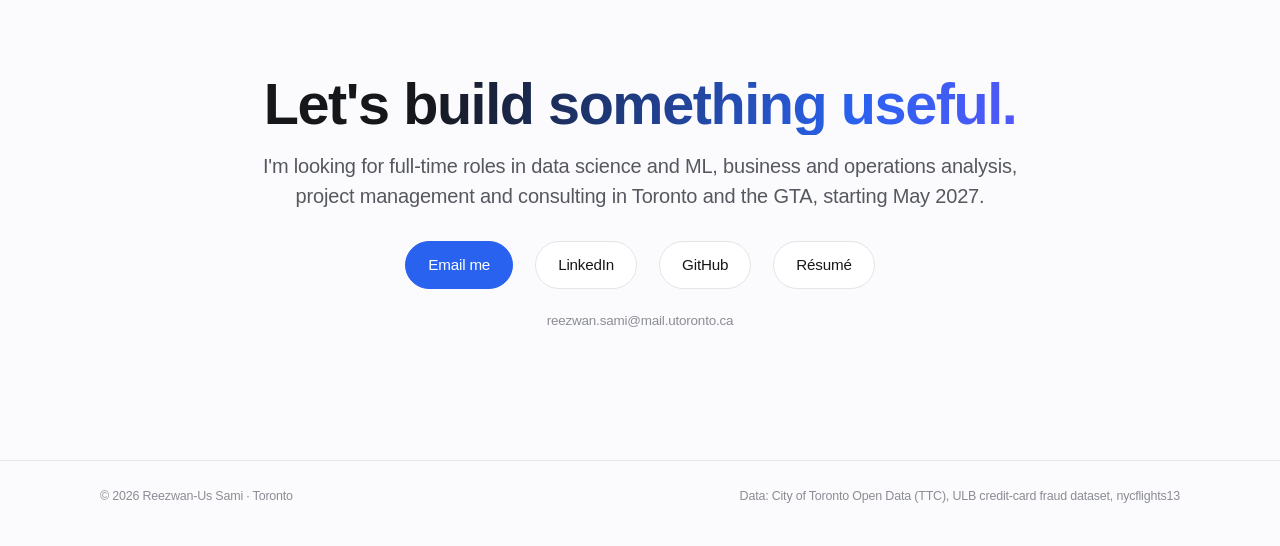
==== commit 404417f8: "State target roles: PM, business/operations analyst, consulting" ====
--- a/index.html
+++ b/index.html
@@ -4,7 +4,7 @@
 <meta charset="utf-8">
 <meta name="viewport" content="width=device-width, initial-scale=1">
 <title>Reezwan-Us Sami · Applied ML and Analytics</title>
-<meta name="description" content="Reezwan-Us Sami: Industrial Engineering at the University of Toronto, specializing in AI and Applied Machine Learning, with a Minor in AI Engineering. Open to full-time data, ML and analytics roles in Toronto from May 2027.">
+<meta name="description" content="Reezwan-Us Sami: Industrial Engineering at the University of Toronto, specializing in AI and Applied Machine Learning, with a Minor in AI Engineering. Open to full-time roles in Toronto from May 2027 in data and ML, business and operations analysis, project management and consulting.">
 <meta property="og:title" content="Reezwan-Us Sami · Applied ML and Analytics">
 <meta property="og:description" content="Machine learning and analytics that turn operational data into decisions. University of Toronto, AI & Applied ML.">
 <meta property="og:type" content="website">
@@ -46,6 +46,7 @@
     <p class="avail"><span class="dot"></span>Open to full-time roles in Toronto from May 2027</p>
     <h1>Data in.<br><span class="grad">Better decisions</span> out.</h1>
     <p class="lead">I'm Reezwan, an Industrial Engineering student at the University of Toronto specializing in <strong>AI&nbsp;and Applied Machine Learning</strong>. I build models and dashboards that turn messy operational data into decisions people act on.</p>
+    <p class="lead">I'm looking for roles in <strong>data and ML</strong>, <strong>business and operations analysis</strong>, <strong>project management</strong> and <strong>consulting</strong>.</p>
     <div class="cta">
       <a class="pill primary" href="#triage">See the featured project</a>
       <a class="link" href="#matcher">Check my fit for your role <span aria-hidden="true">›</span></a>
@@ -350,7 +351,7 @@
 <section class="sec contact" id="contact">
   <div class="wrap center reveal">
     <h2>Let's build something useful.</h2>
-    <p class="sub">I'm looking for full-time roles in data science, ML, analytics and operations in Toronto and the GTA, starting May 2027.</p>
+    <p class="sub">I'm looking for full-time roles in data science and ML, business and operations analysis, project management and consulting in Toronto and the GTA, starting May 2027.</p>
     <div class="cta center">
       <a class="pill primary" href="mailto:reezwan.sami@mail.utoronto.ca">Email me</a>
       <a class="pill" href="https://www.linkedin.com/in/reezwans/">LinkedIn</a>
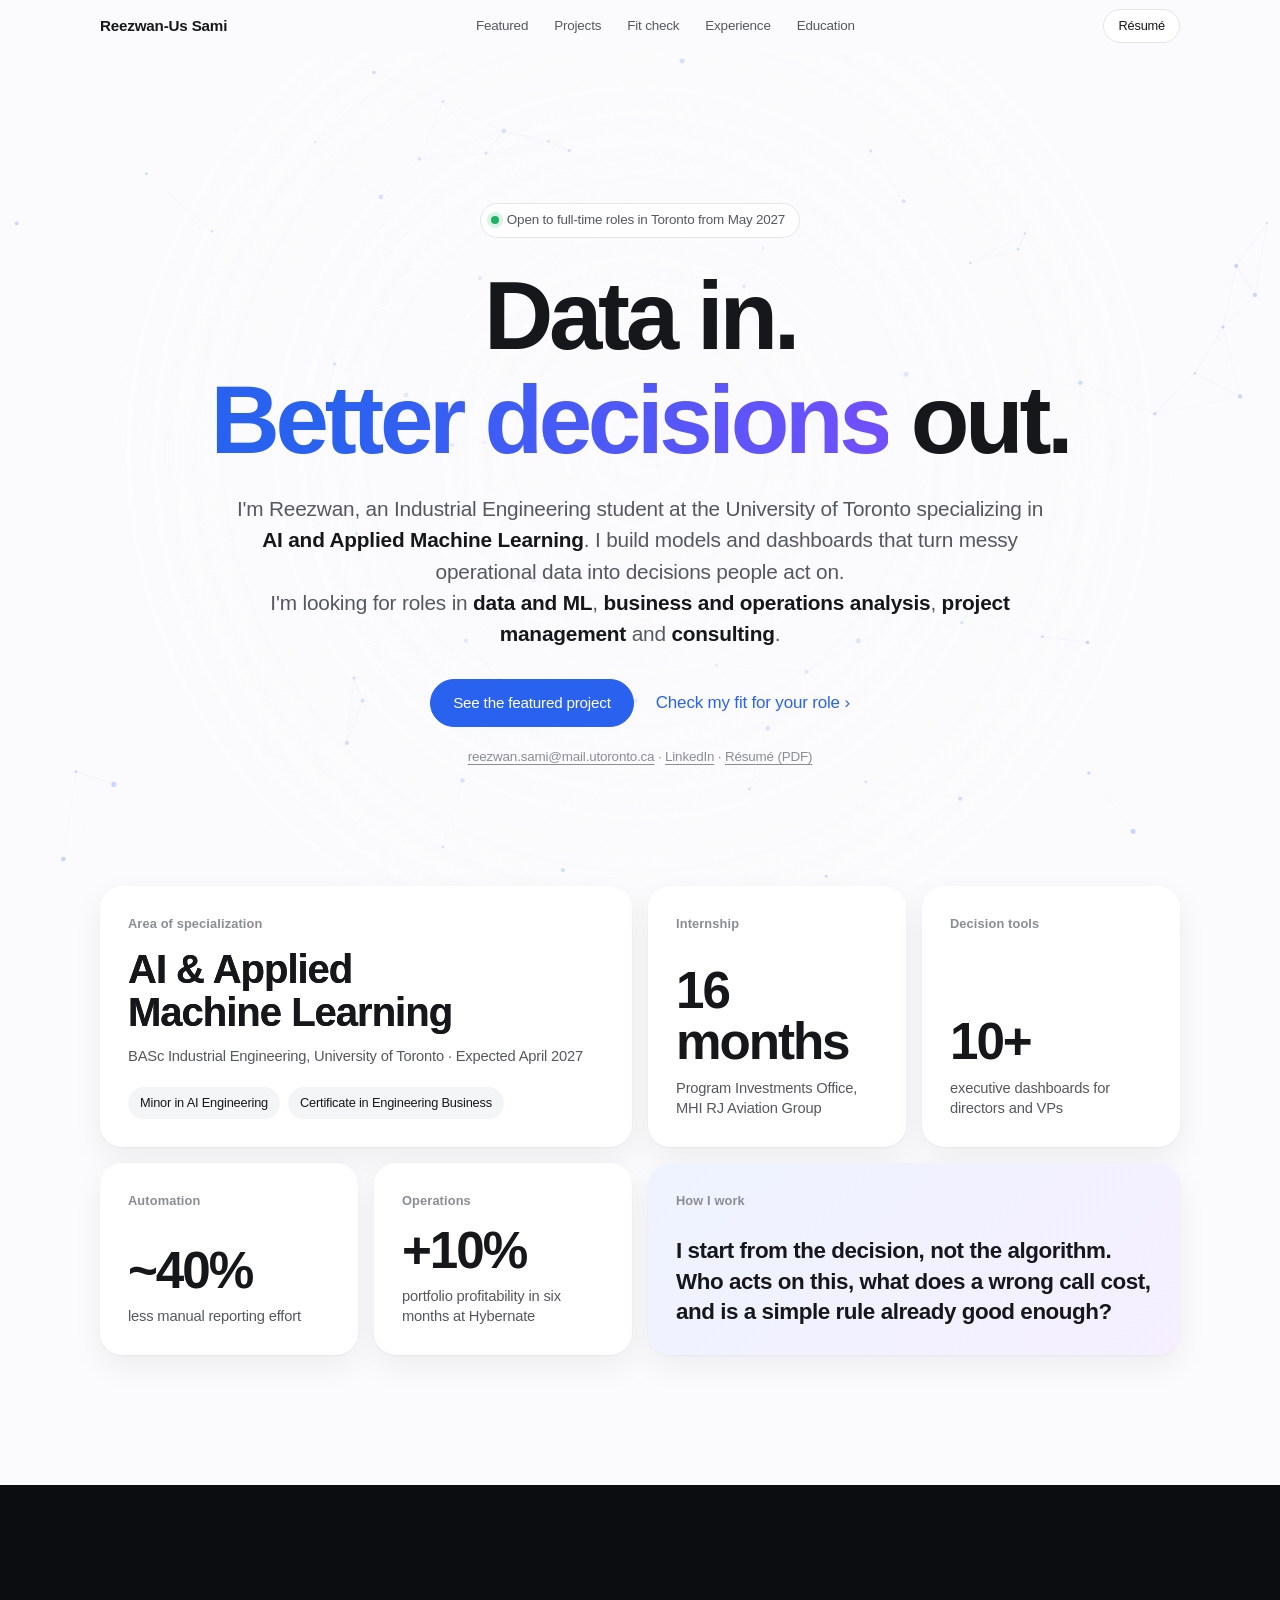
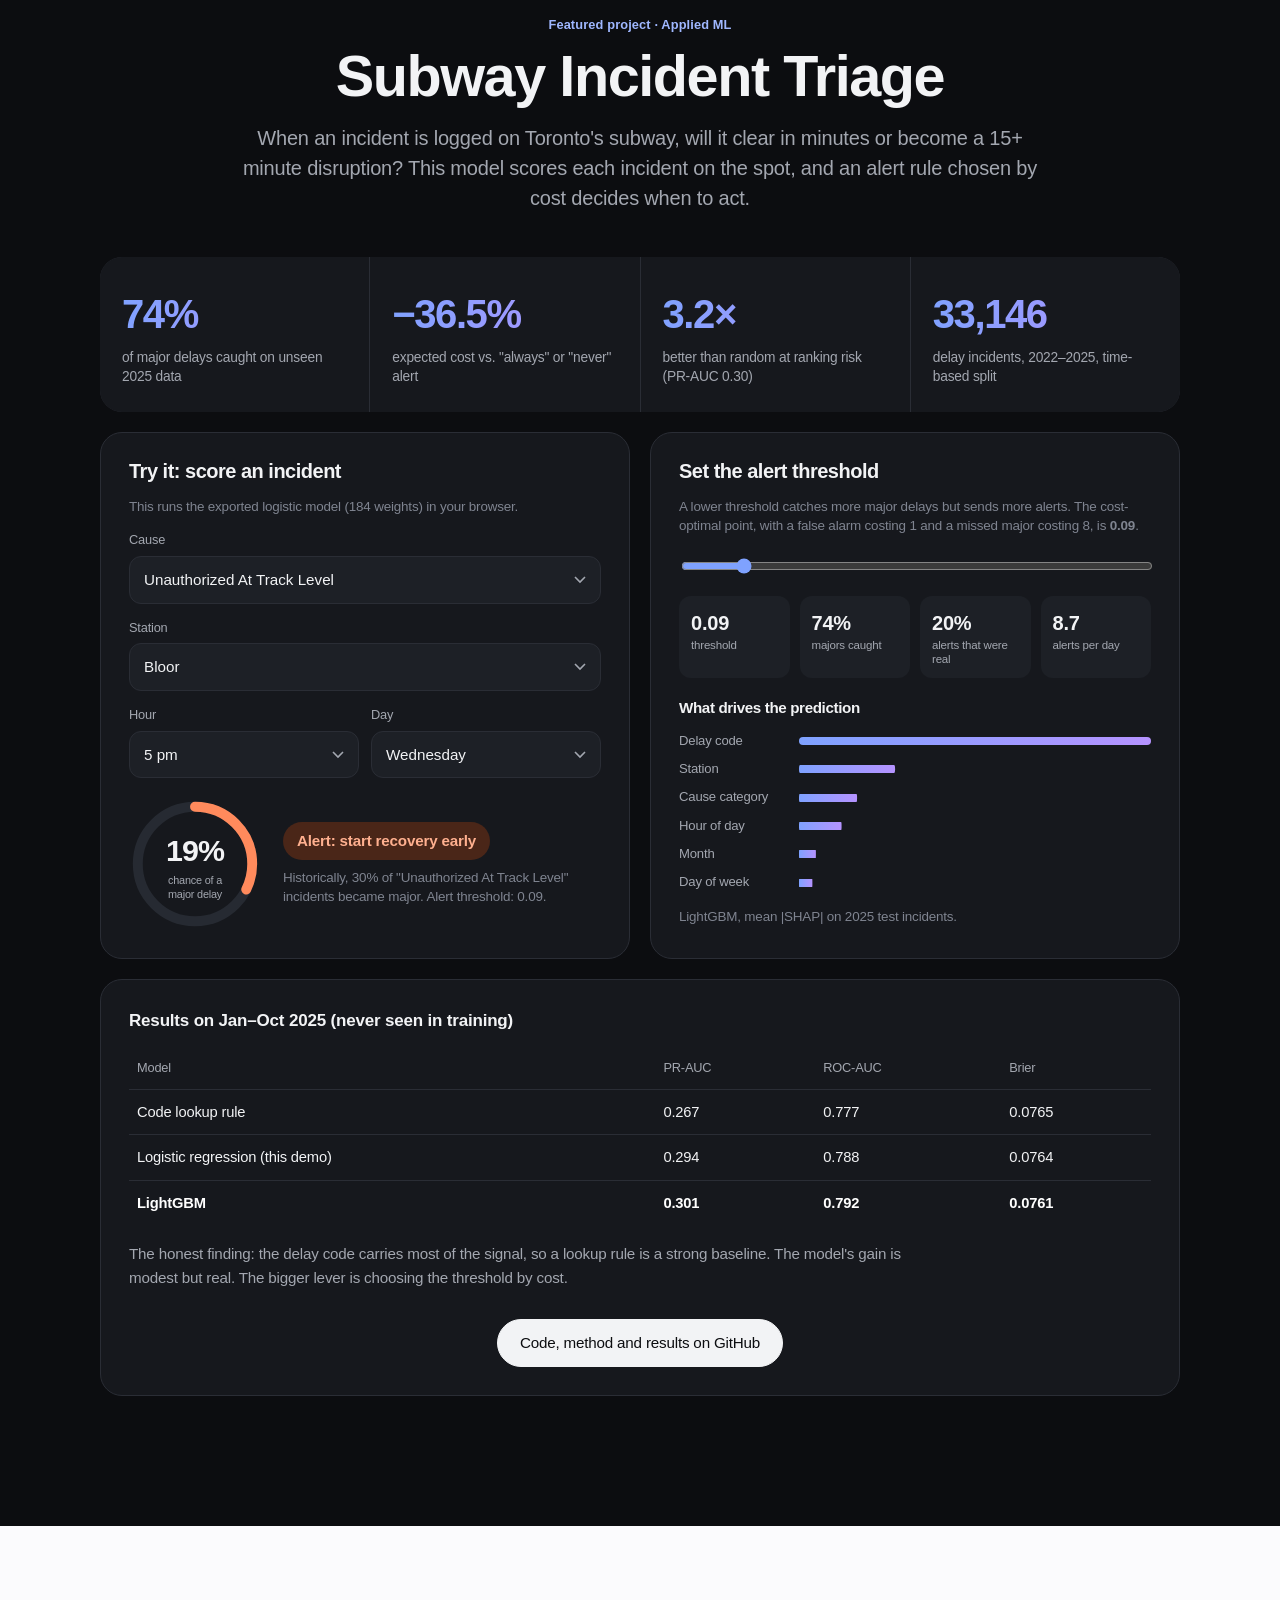
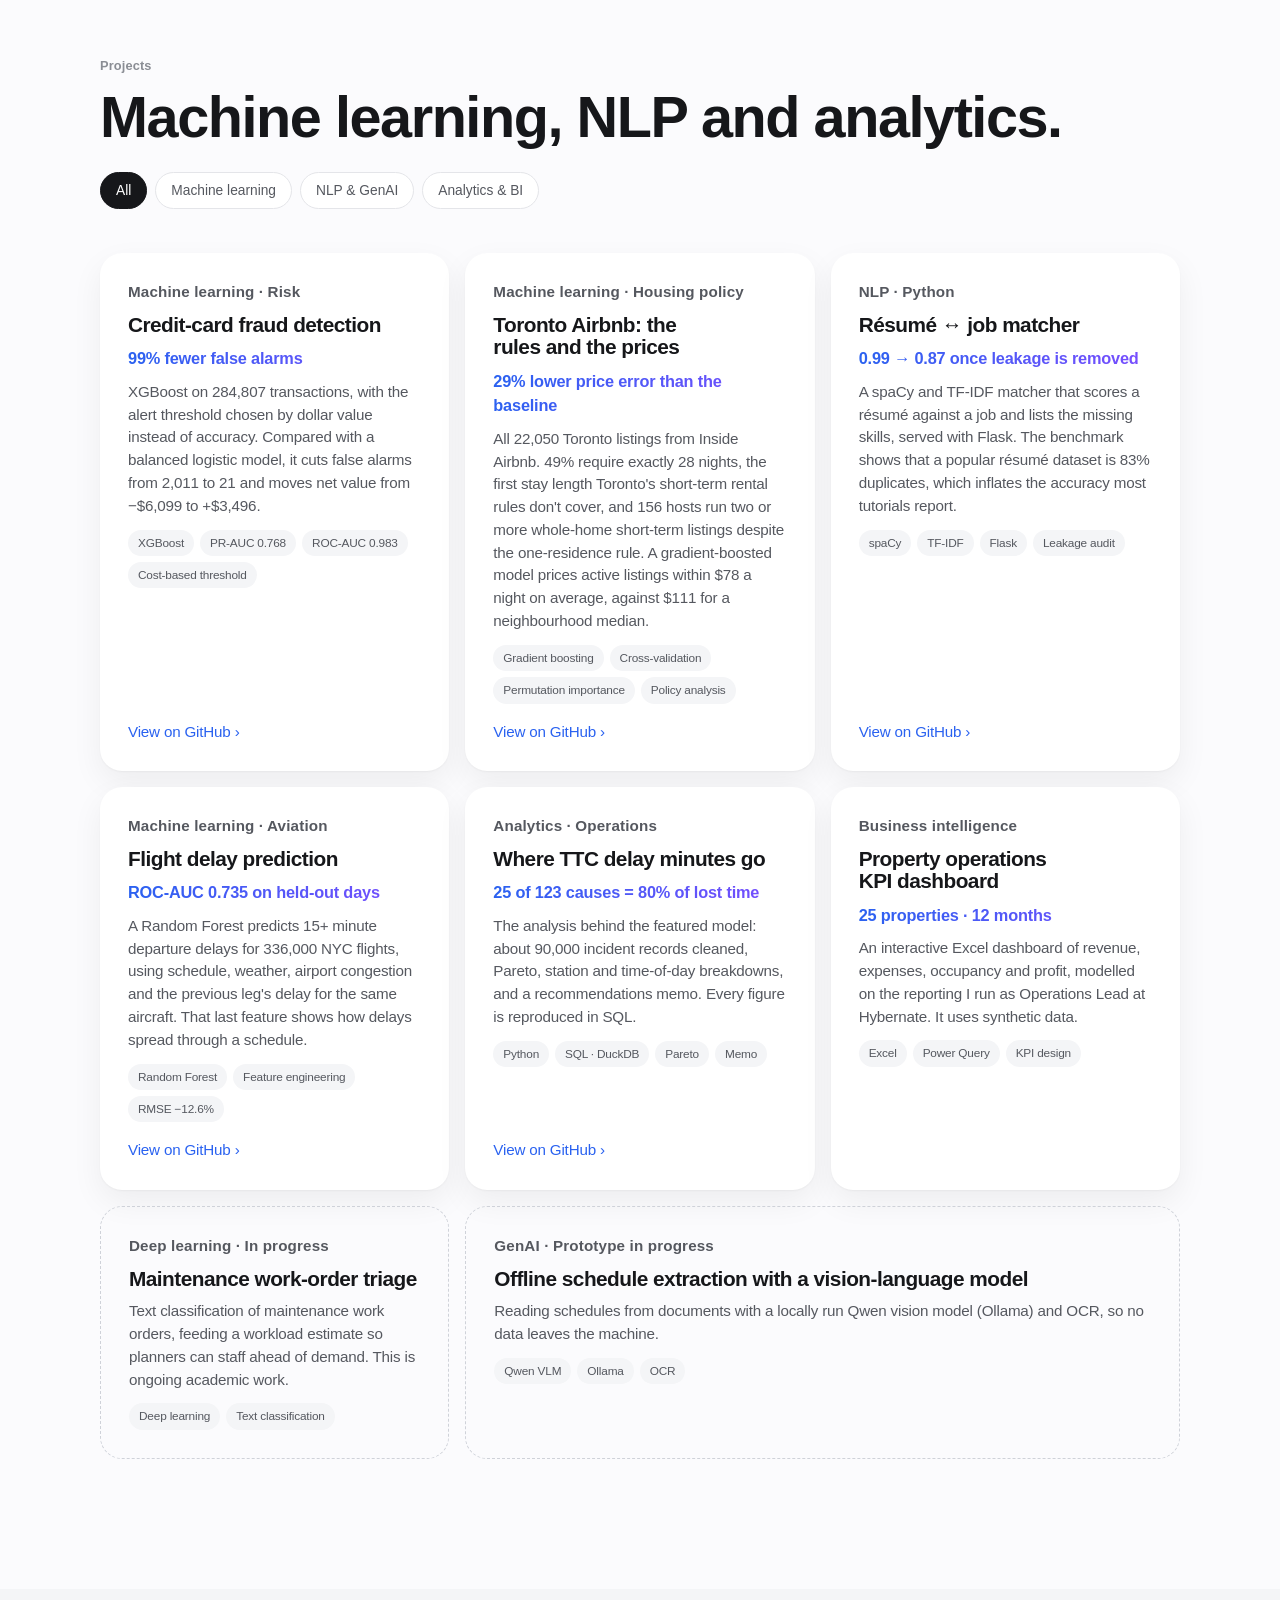
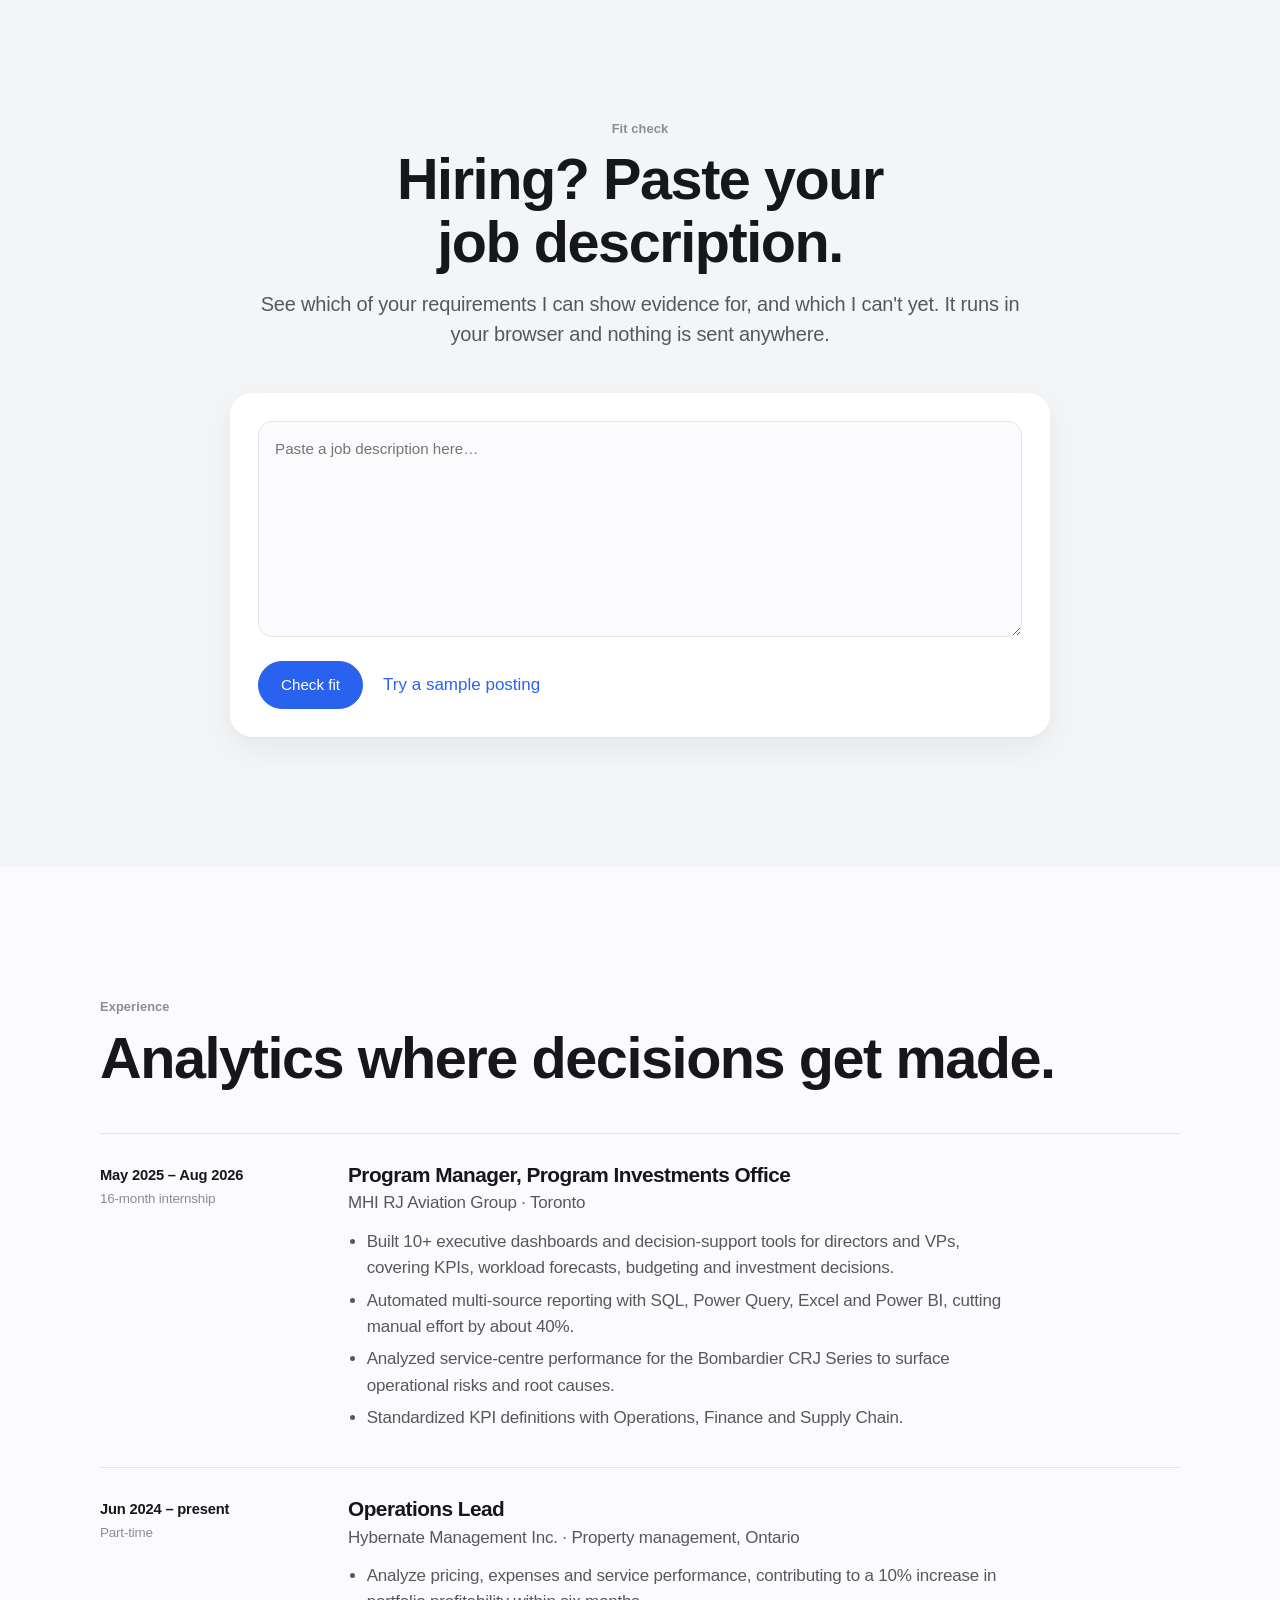
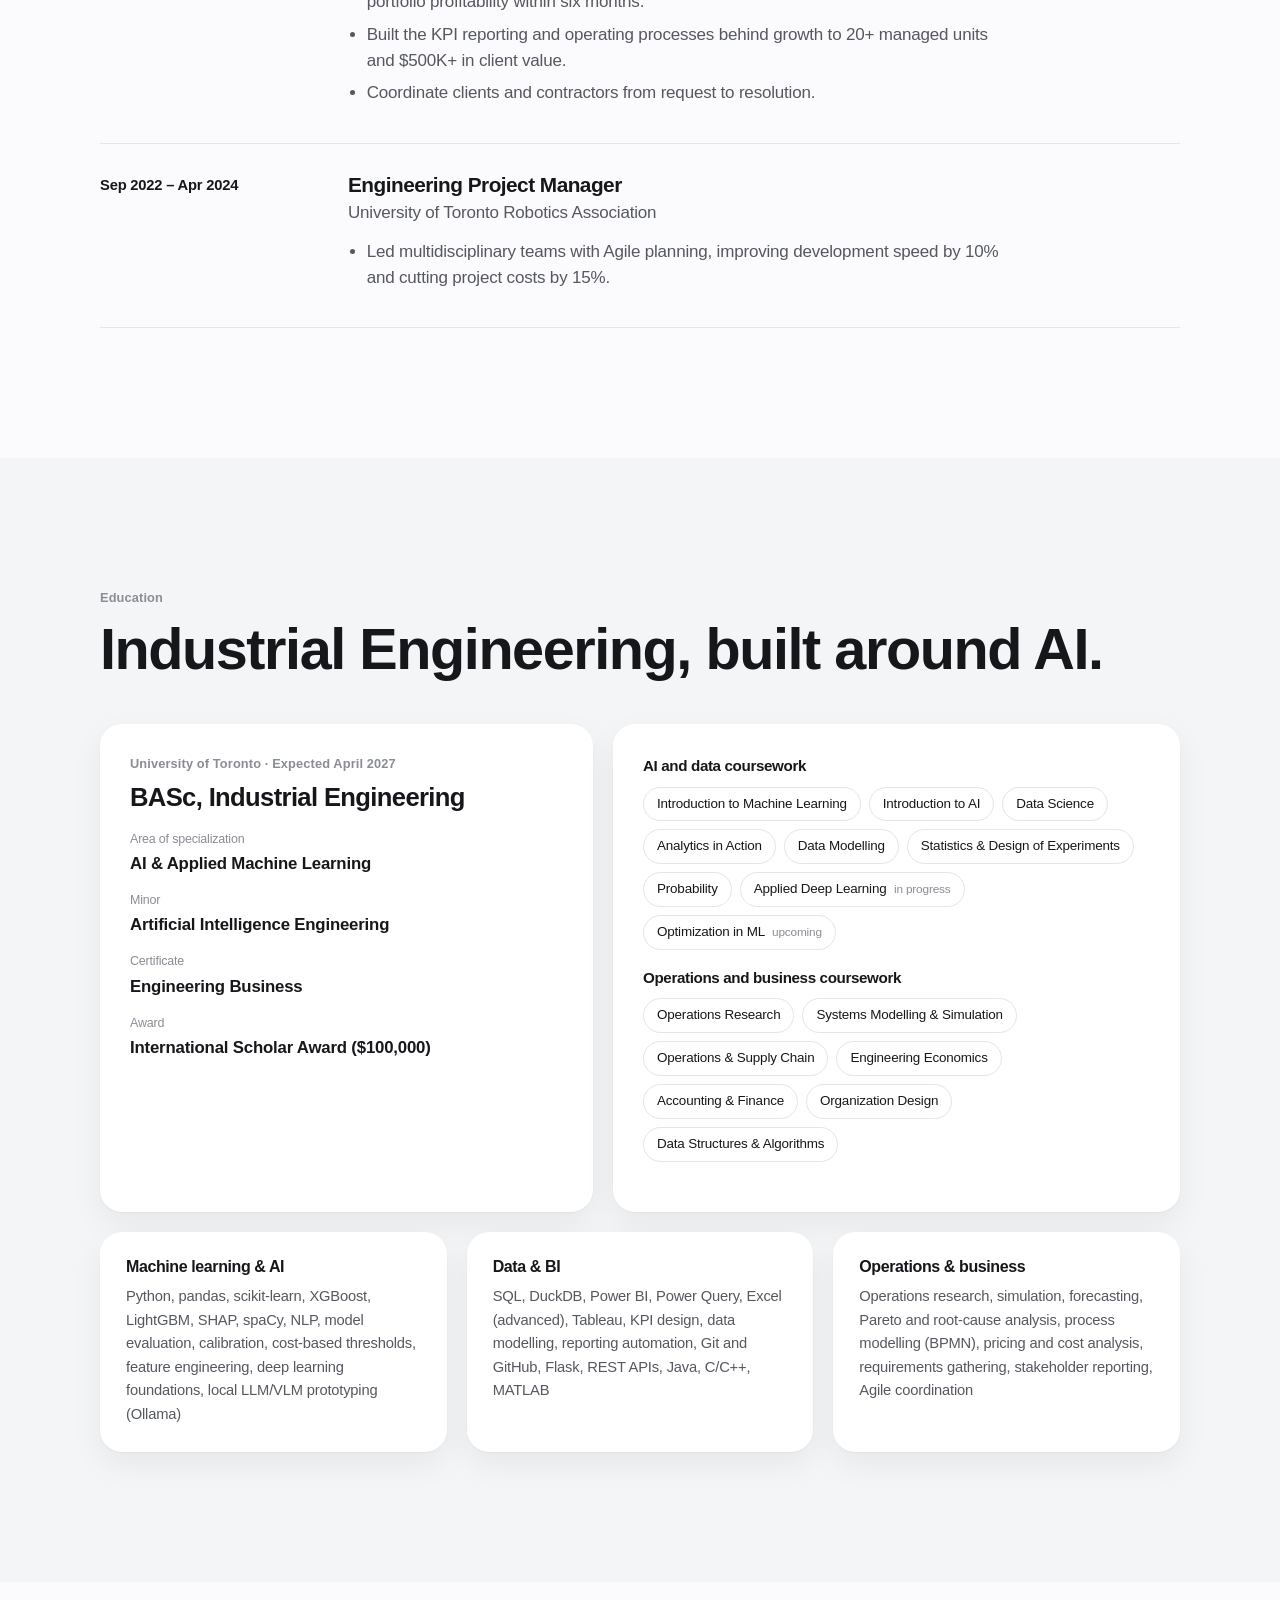
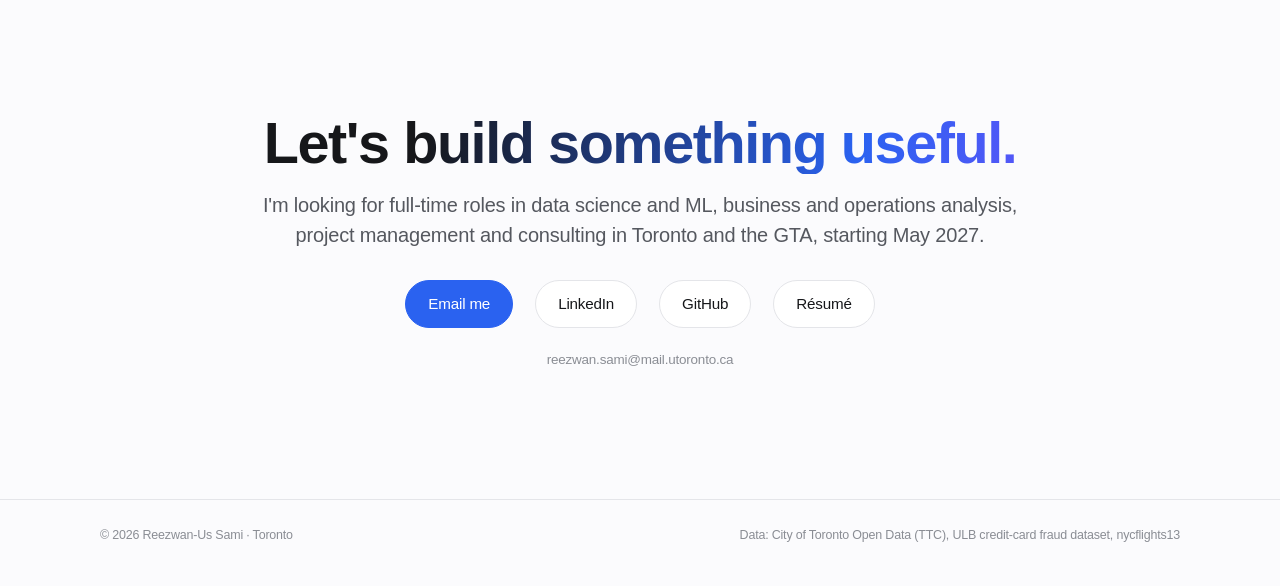
==== commit 102a2ad3: "Add email and LinkedIn to the hero" ====
--- a/index.html
+++ b/index.html
@@ -15,6 +15,7 @@
 <link href="https://fonts.googleapis.com/css2?family=Inter:wght@400;500;600;700;800&display=swap" rel="stylesheet">
 <link rel="stylesheet" href="assets/style.css">
 <script>document.documentElement.classList.add('js')</script>
+<style>.hero-contact{margin-top:1.25rem}.hero-contact a{color:inherit;text-decoration:underline;text-underline-offset:3px}</style>
 </head>
 <body>
 
@@ -51,6 +52,7 @@
       <a class="pill primary" href="#triage">See the featured project</a>
       <a class="link" href="#matcher">Check my fit for your role <span aria-hidden="true">›</span></a>
     </div>
+    <p class="hint hero-contact"><a href="mailto:reezwan.sami@mail.utoronto.ca">reezwan.sami@mail.utoronto.ca</a> · <a href="https://www.linkedin.com/in/reezwans/">LinkedIn</a> · <a href="assets/Reezwan-Us_Sami_Resume.pdf">Résumé (PDF)</a></p>
   </div>
 </header>
 
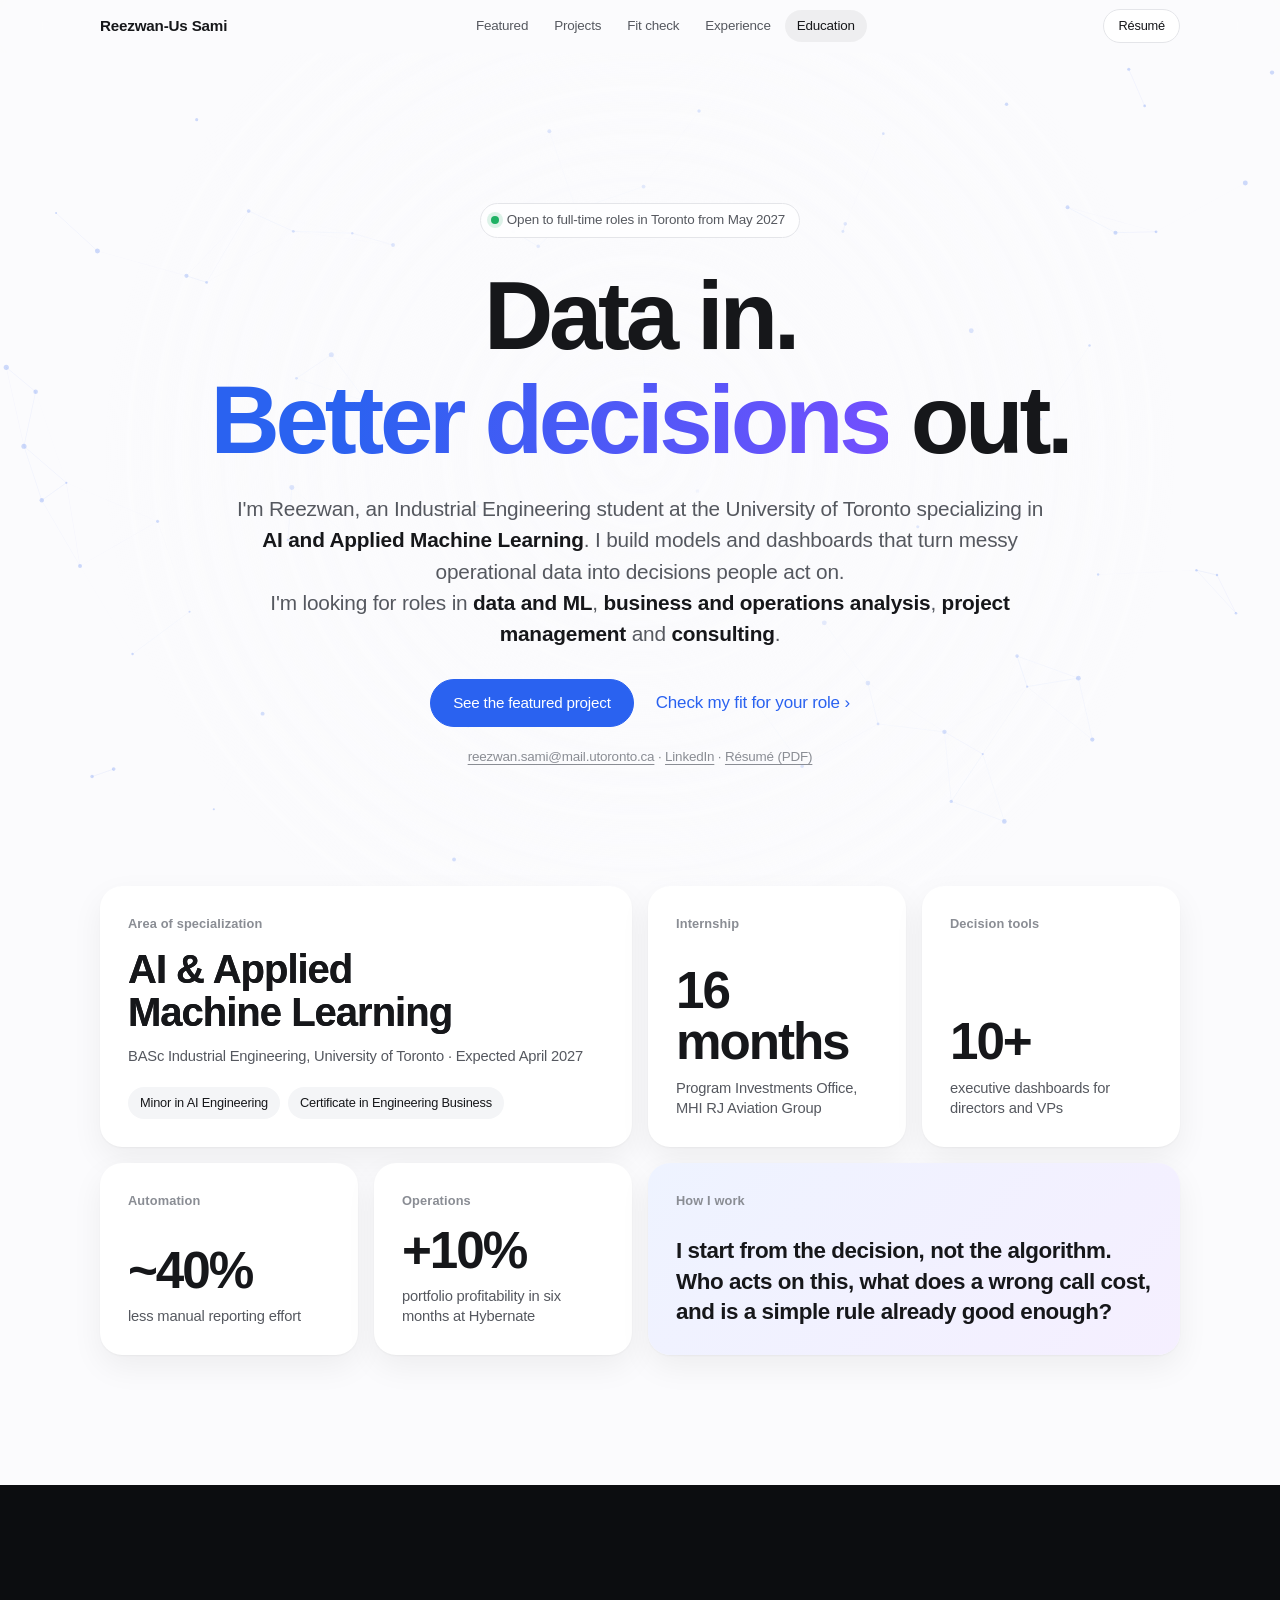
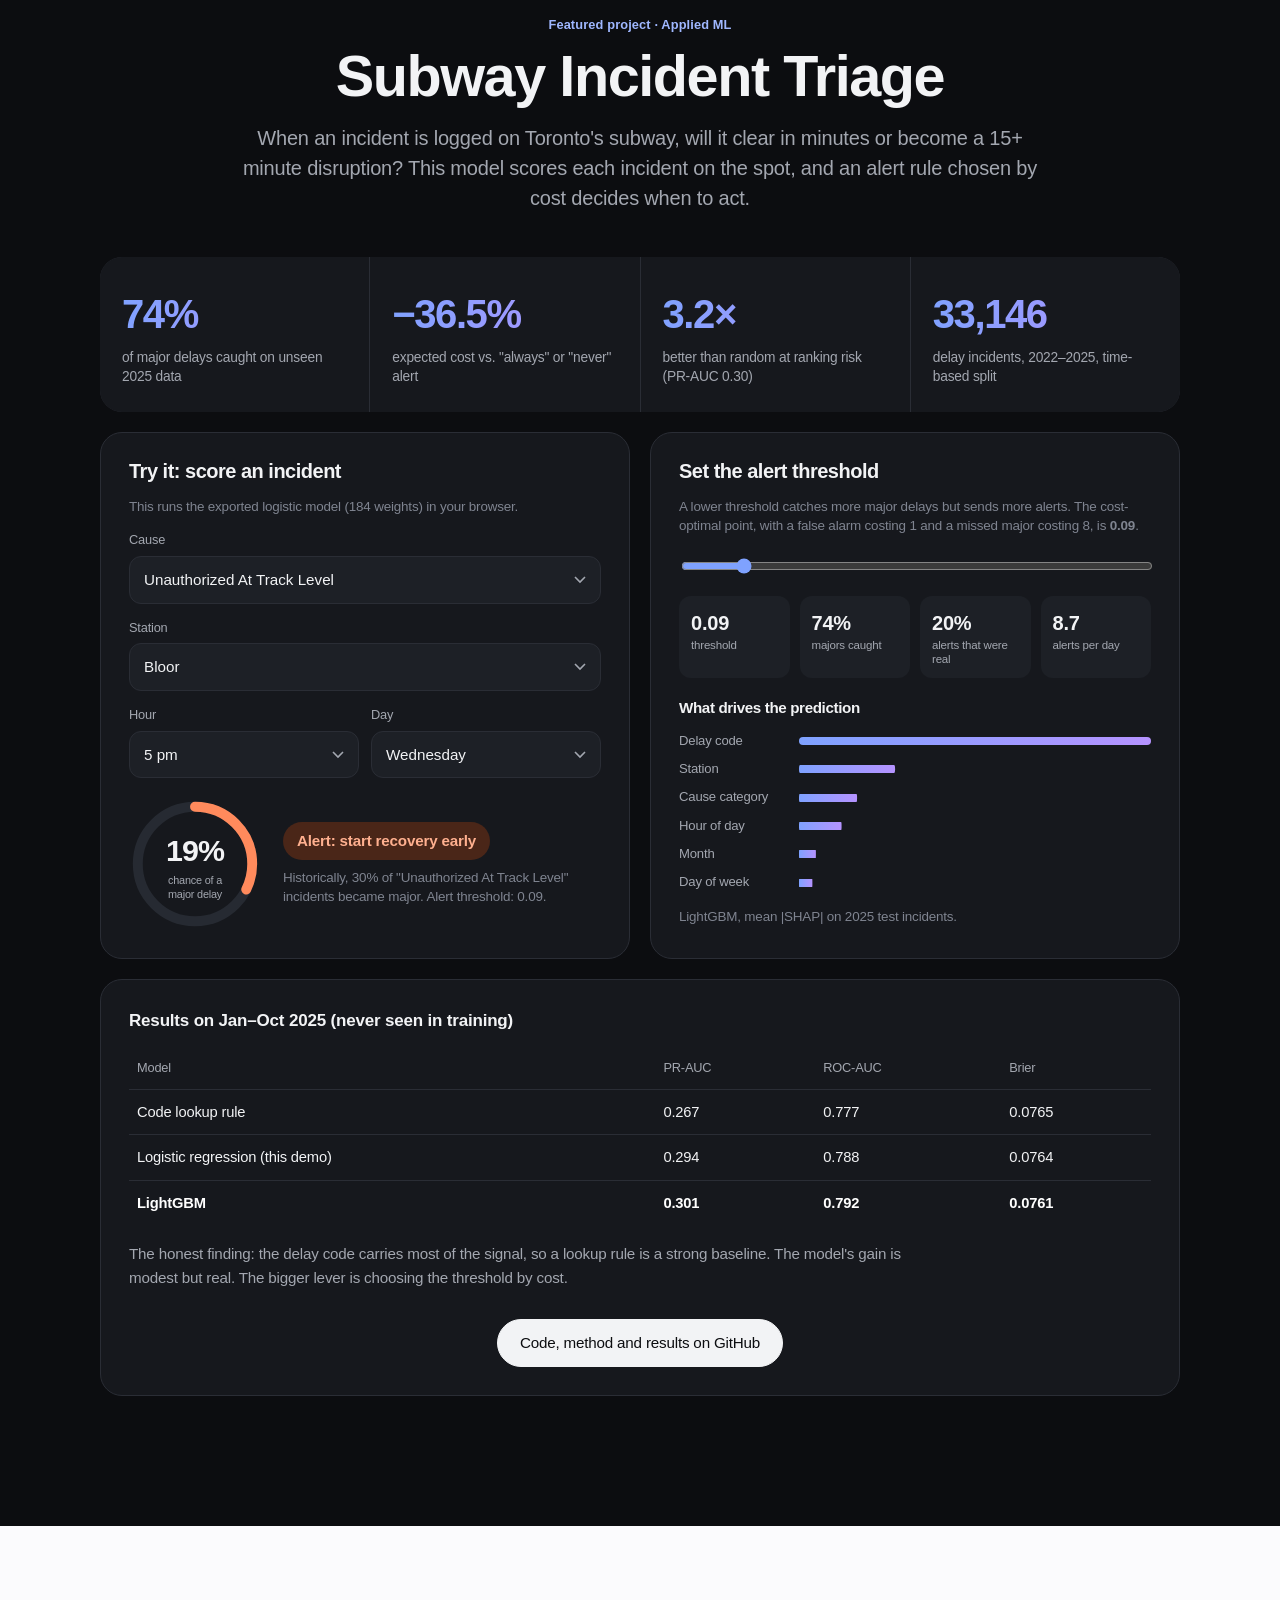
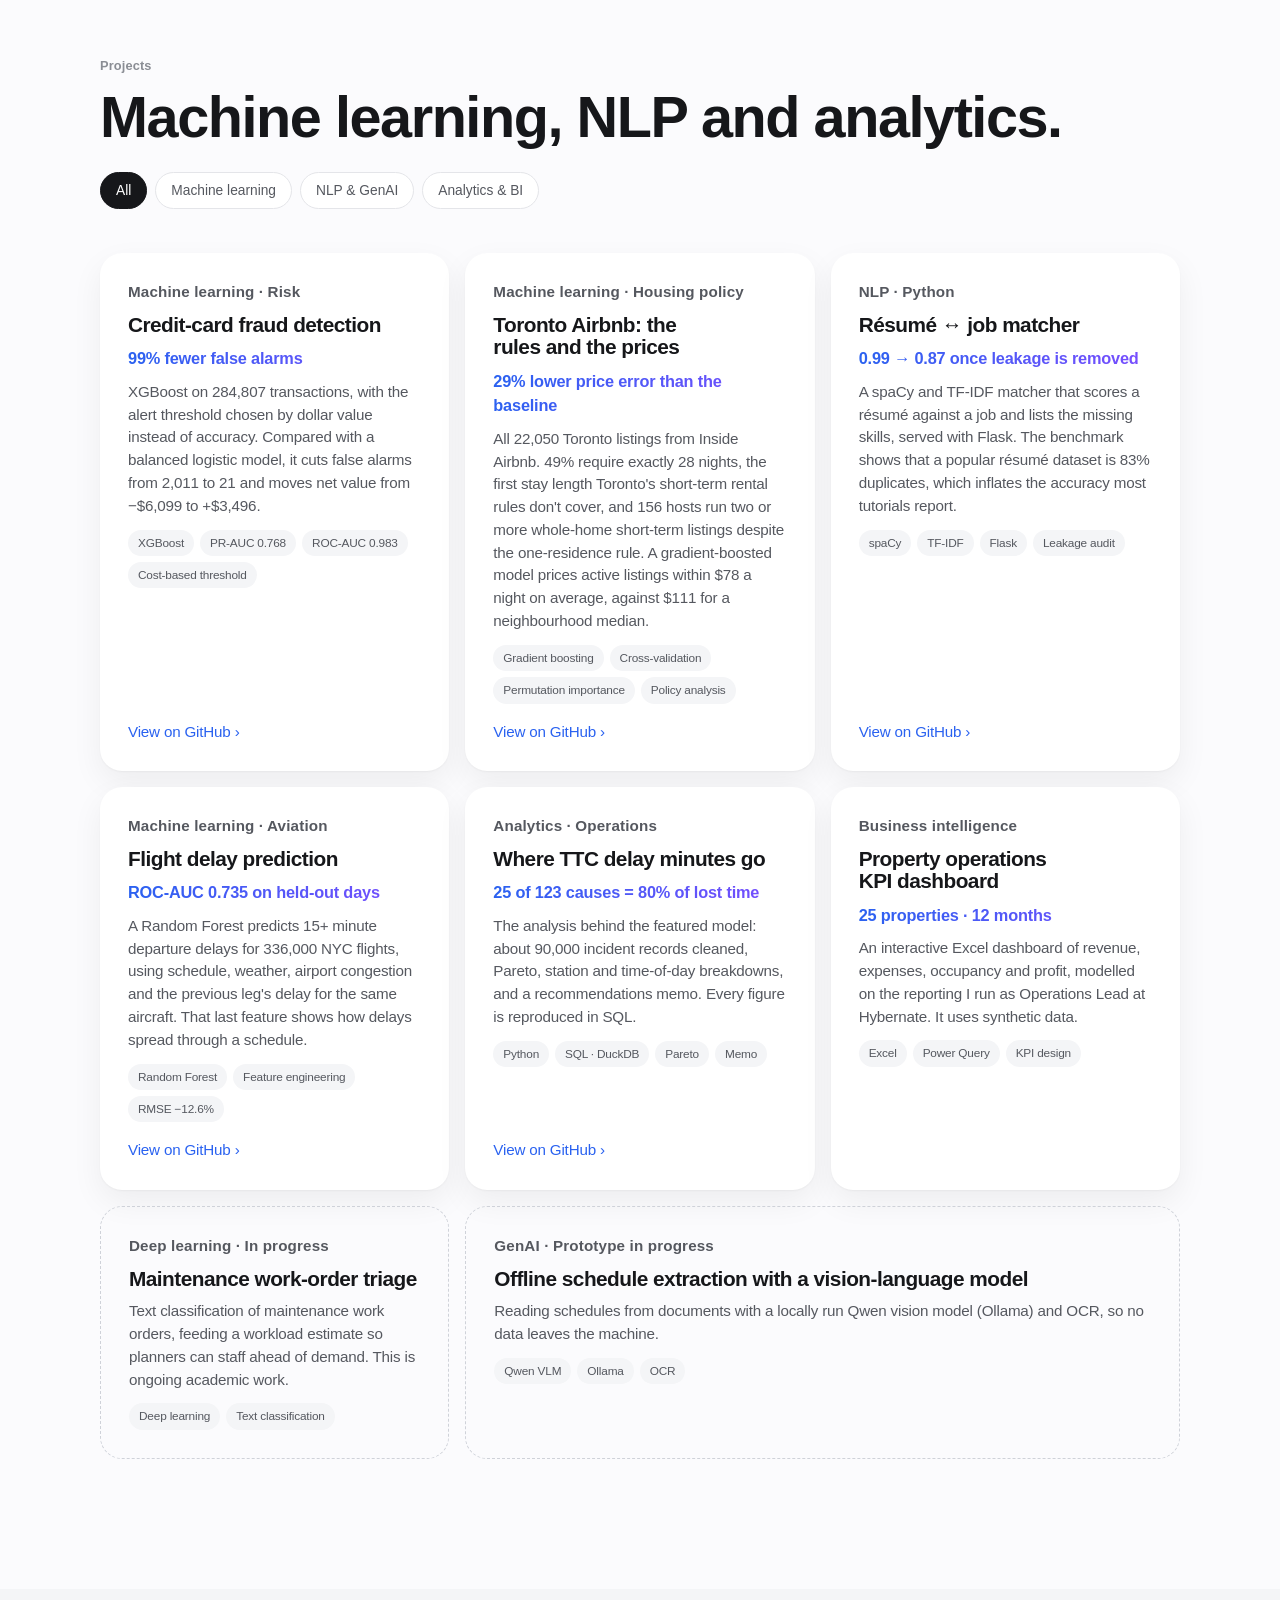
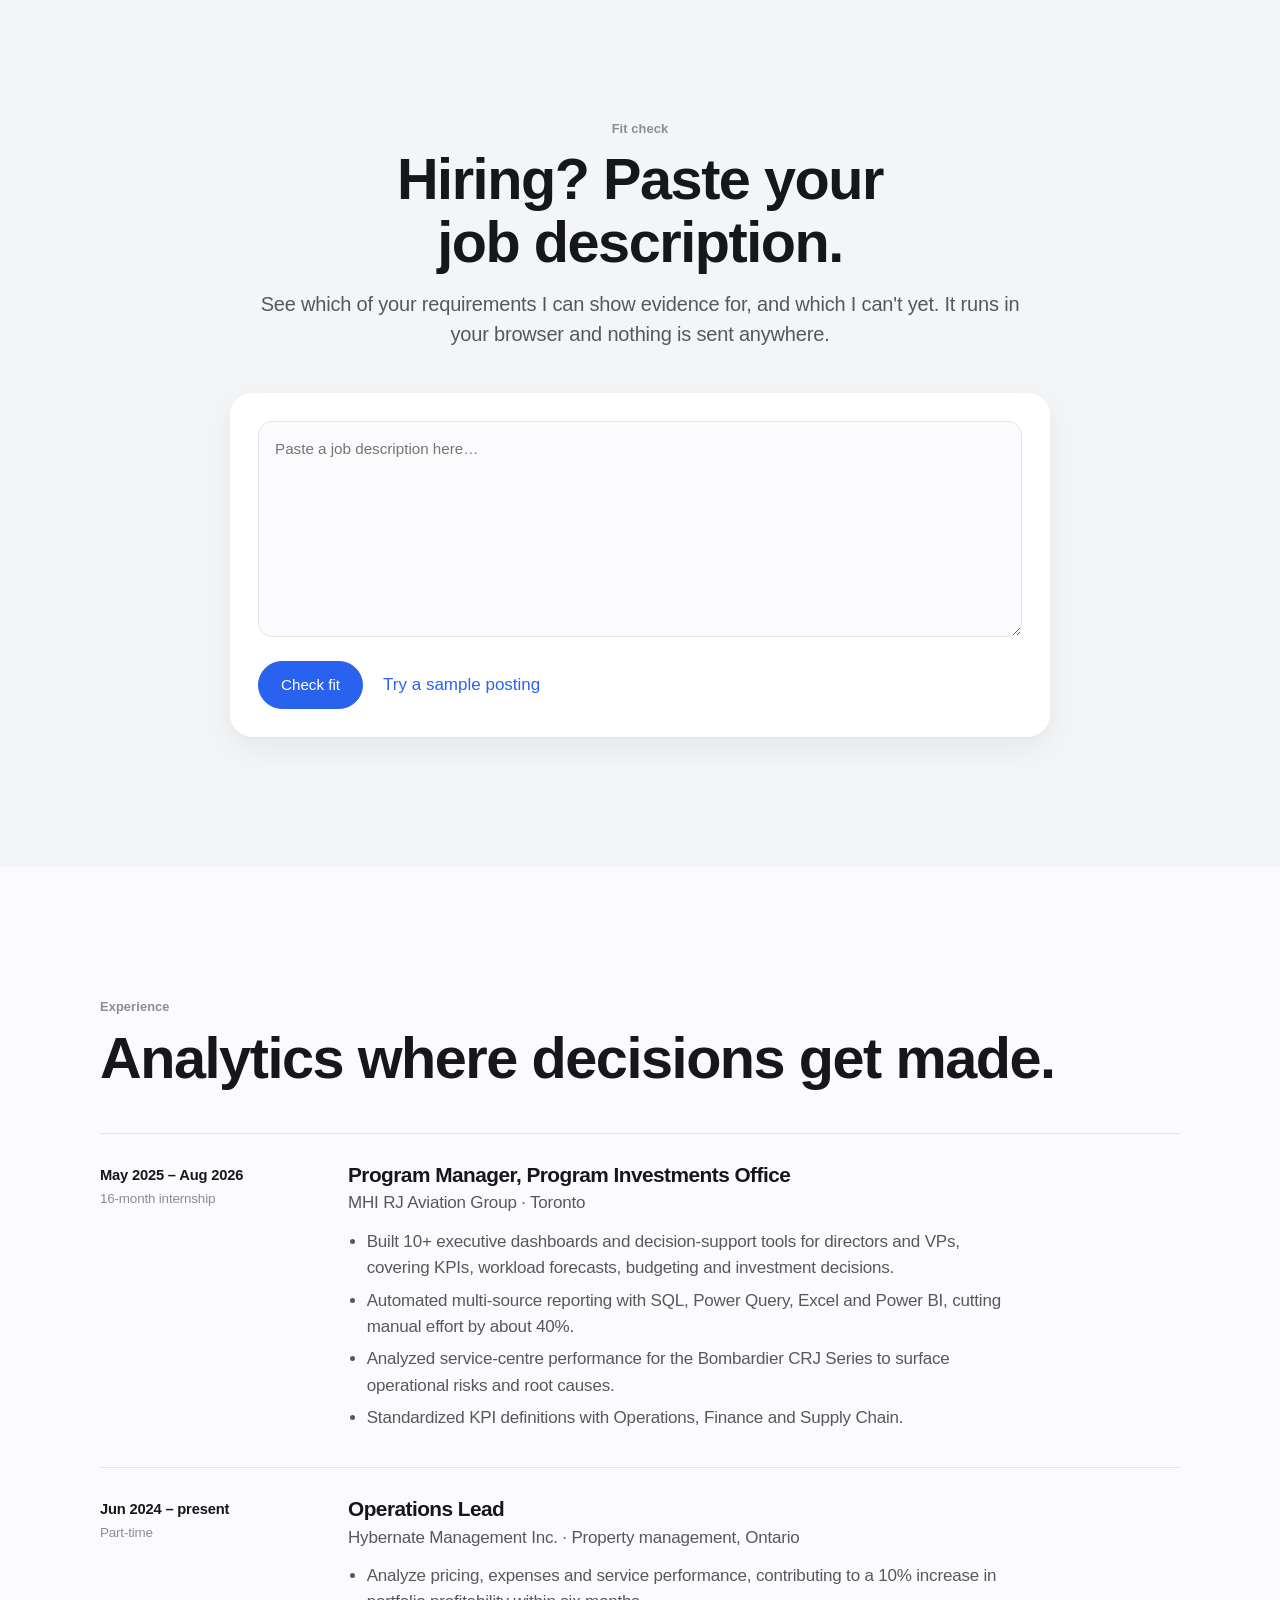
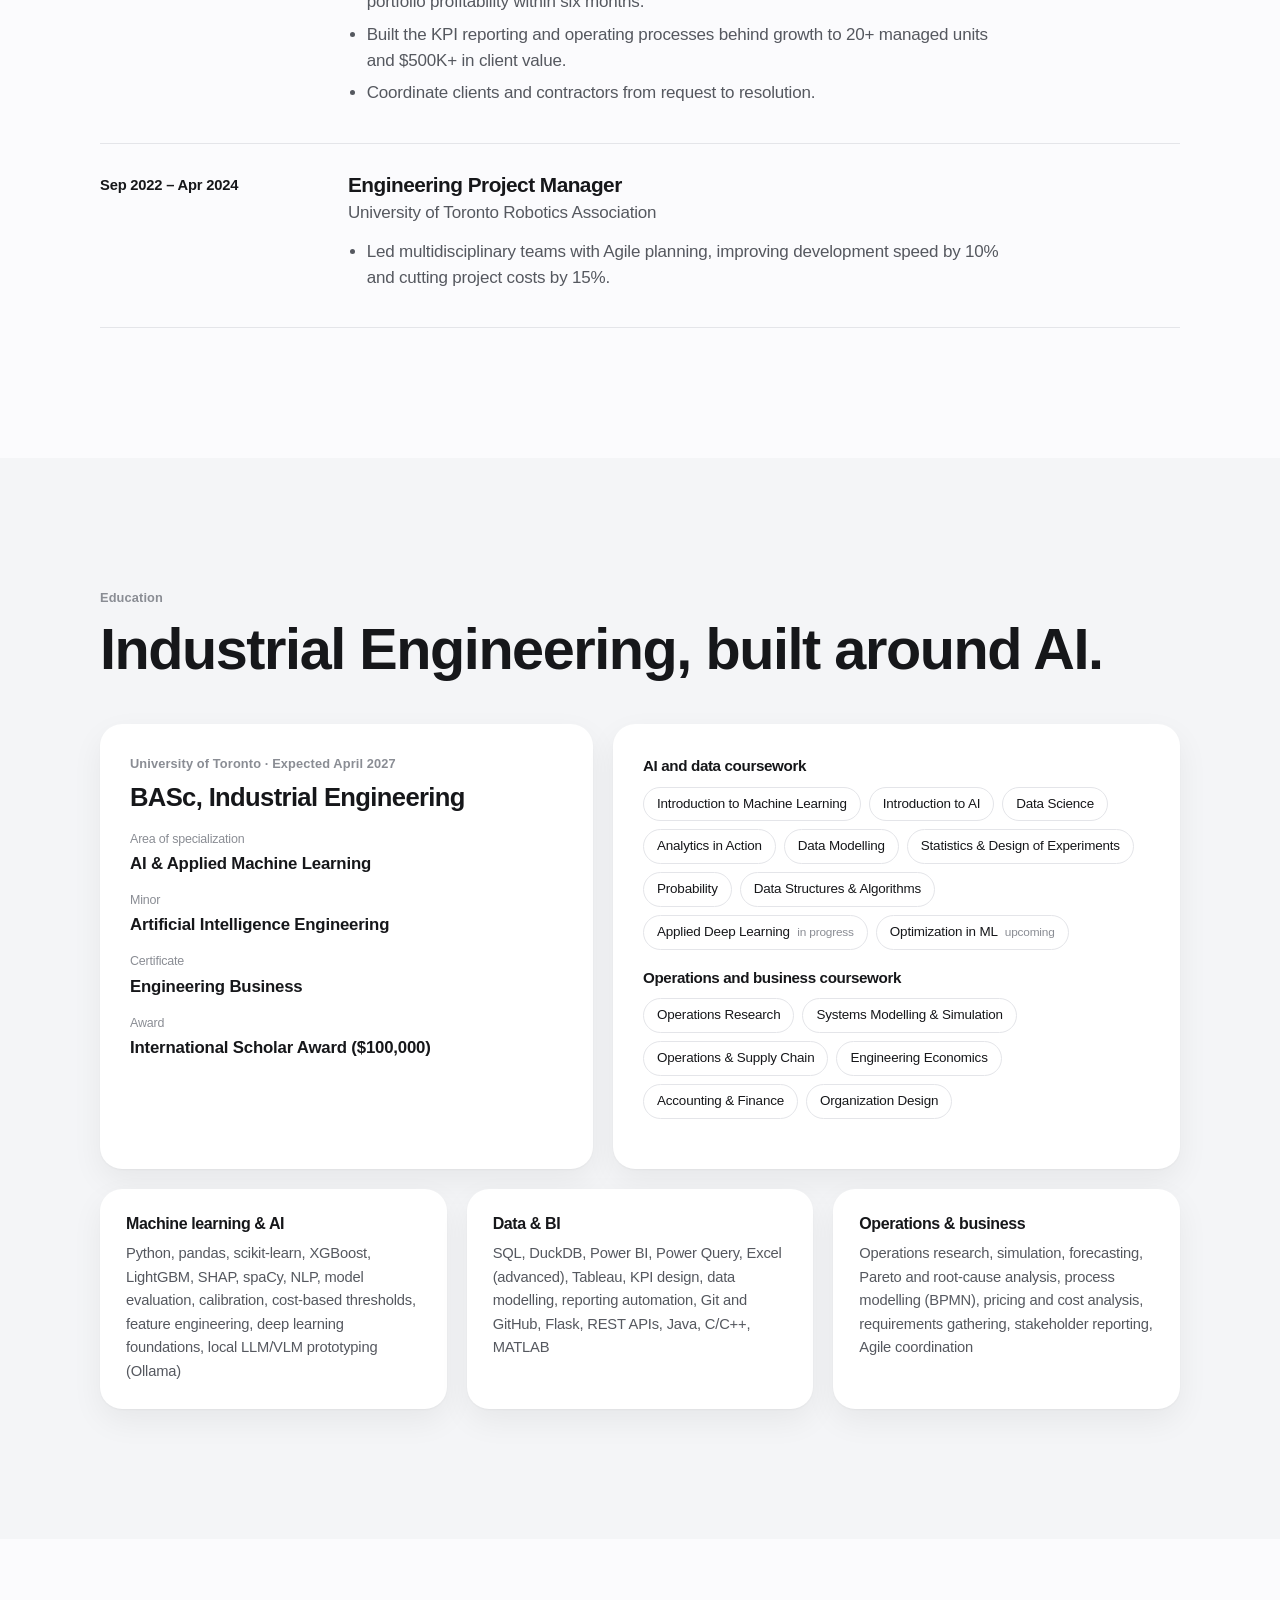
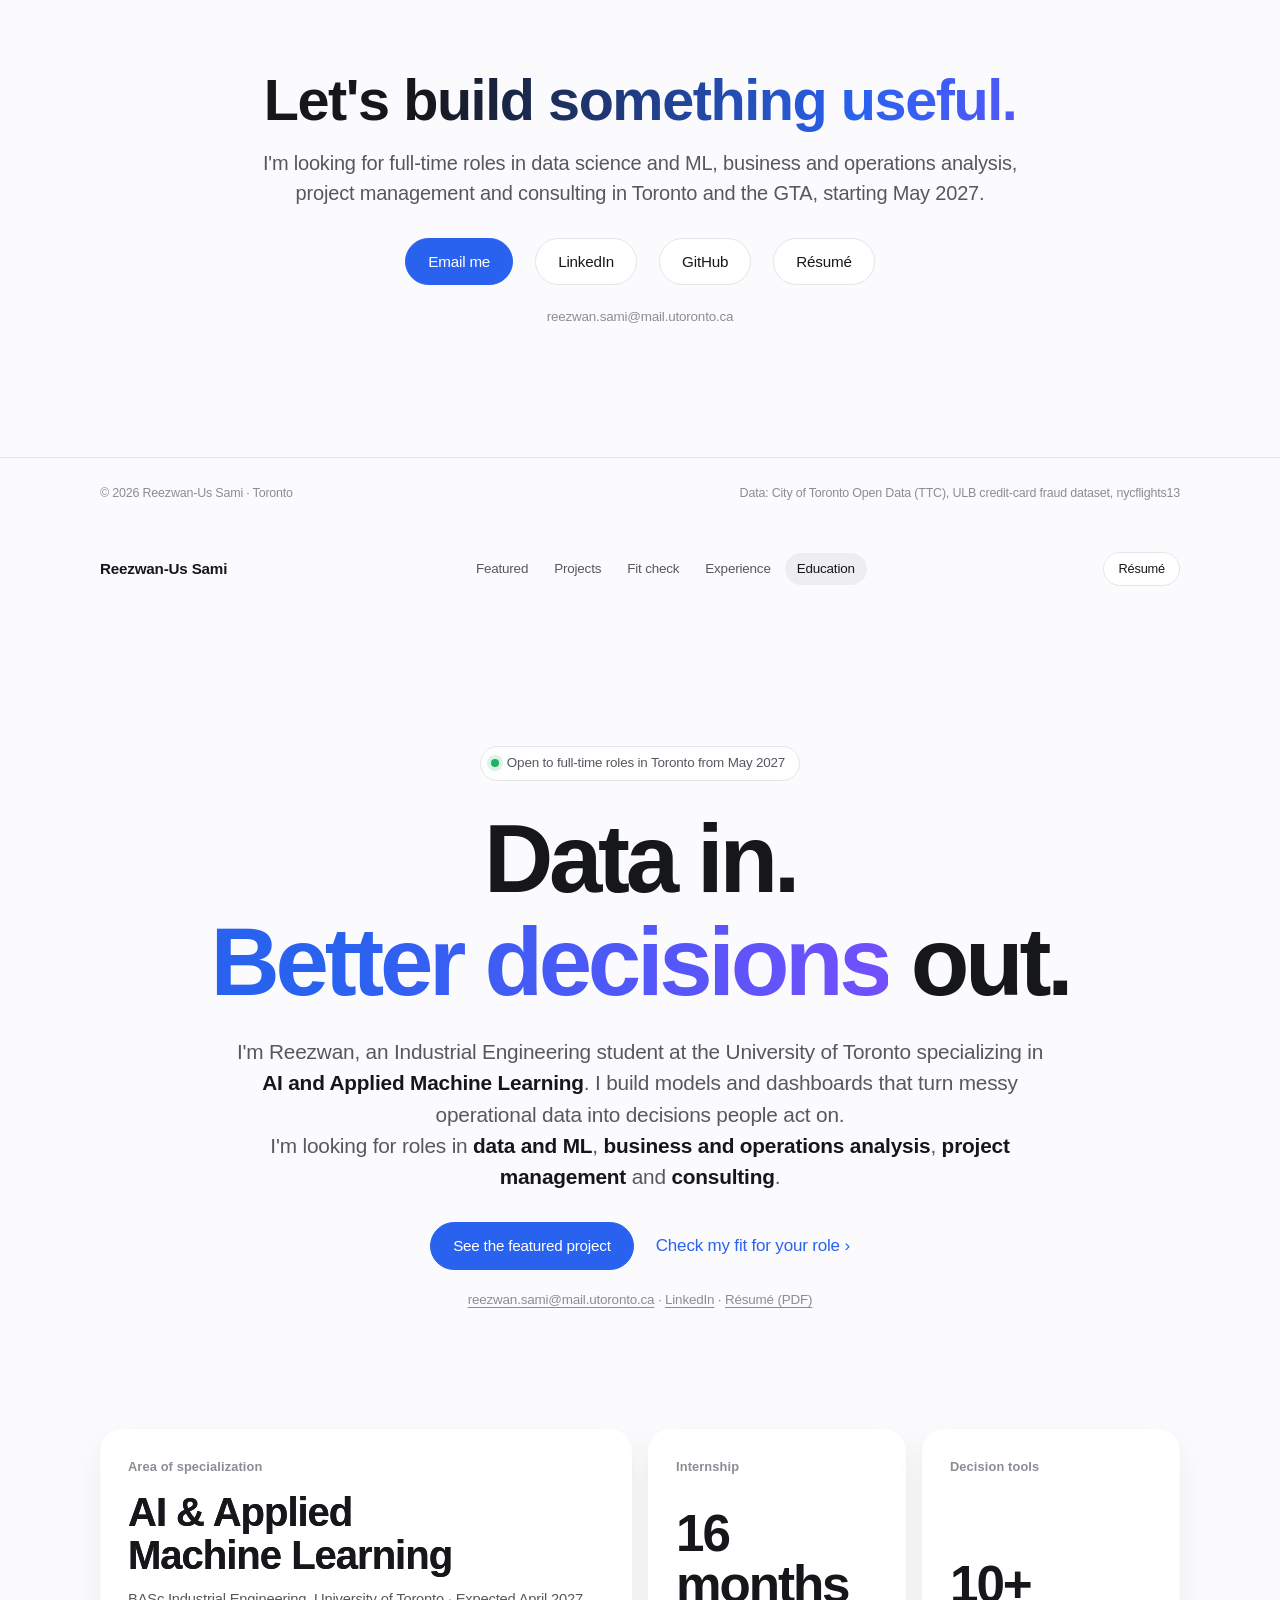
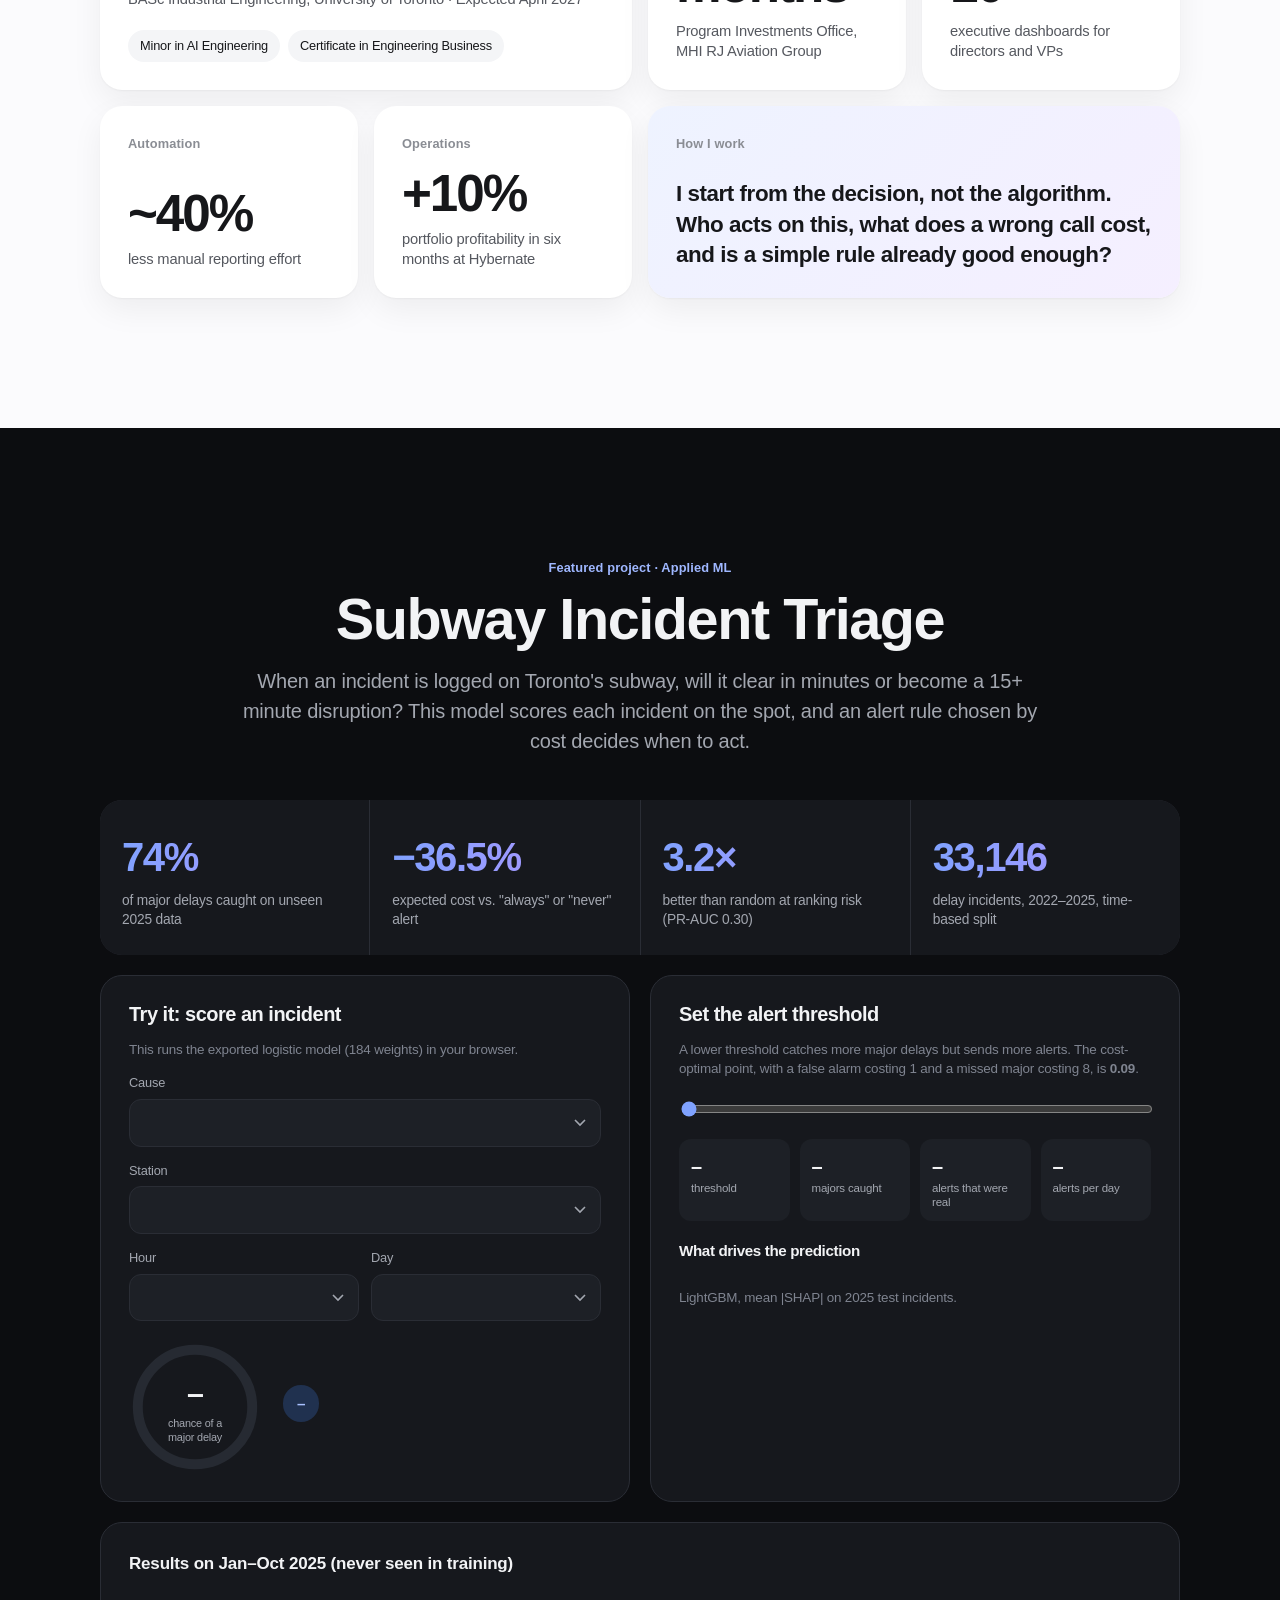
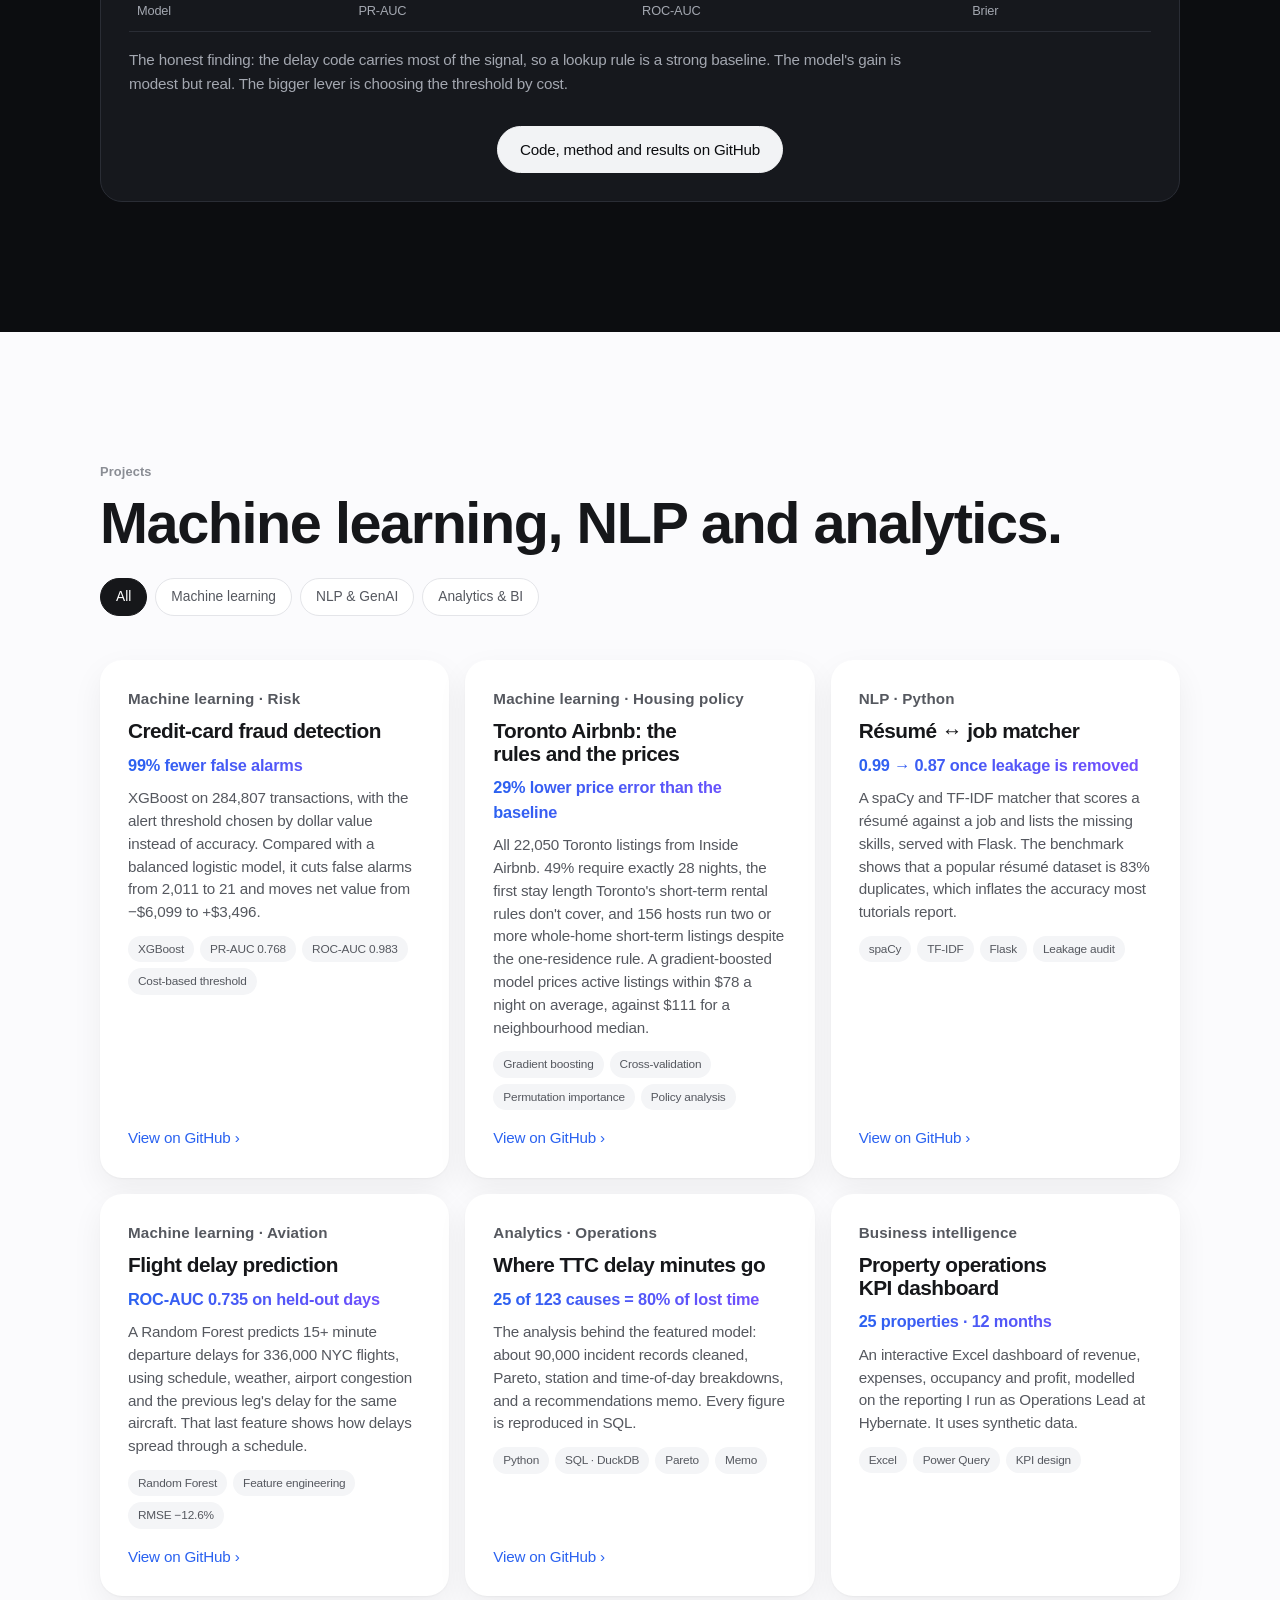
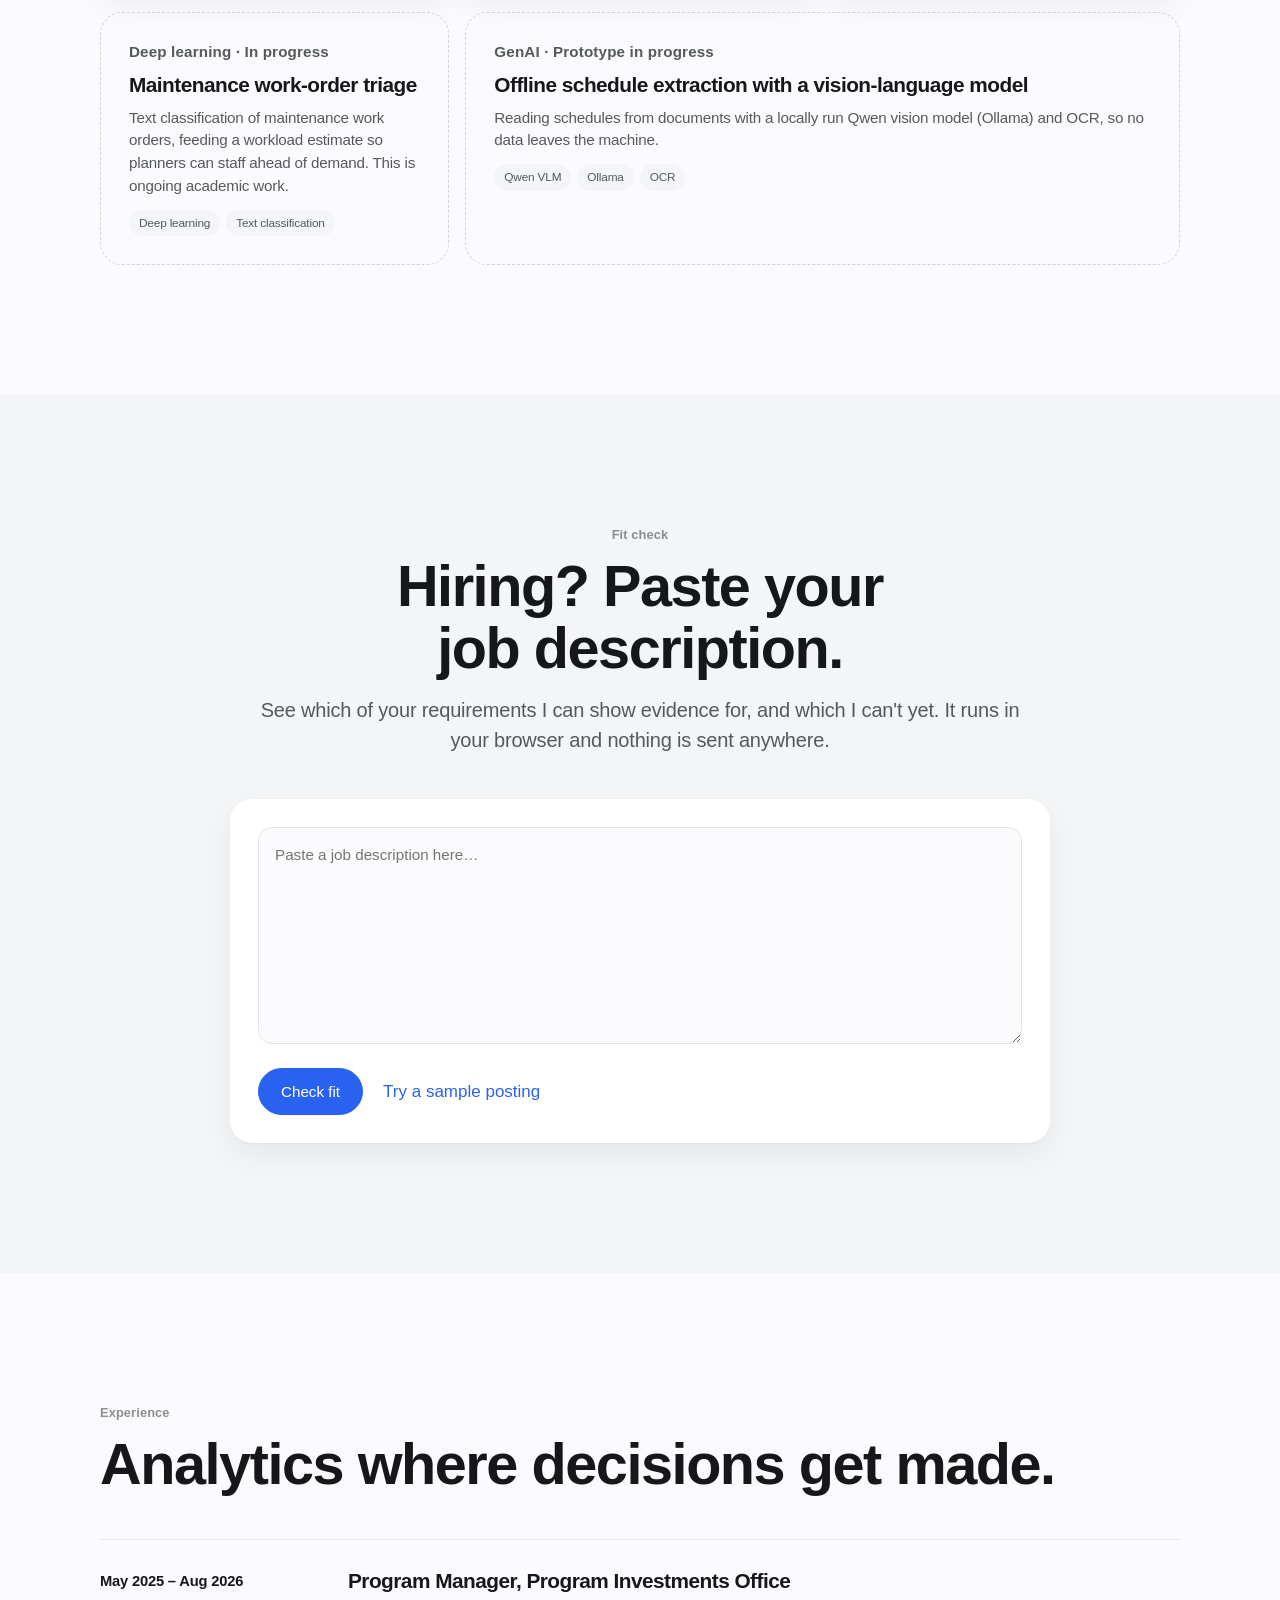
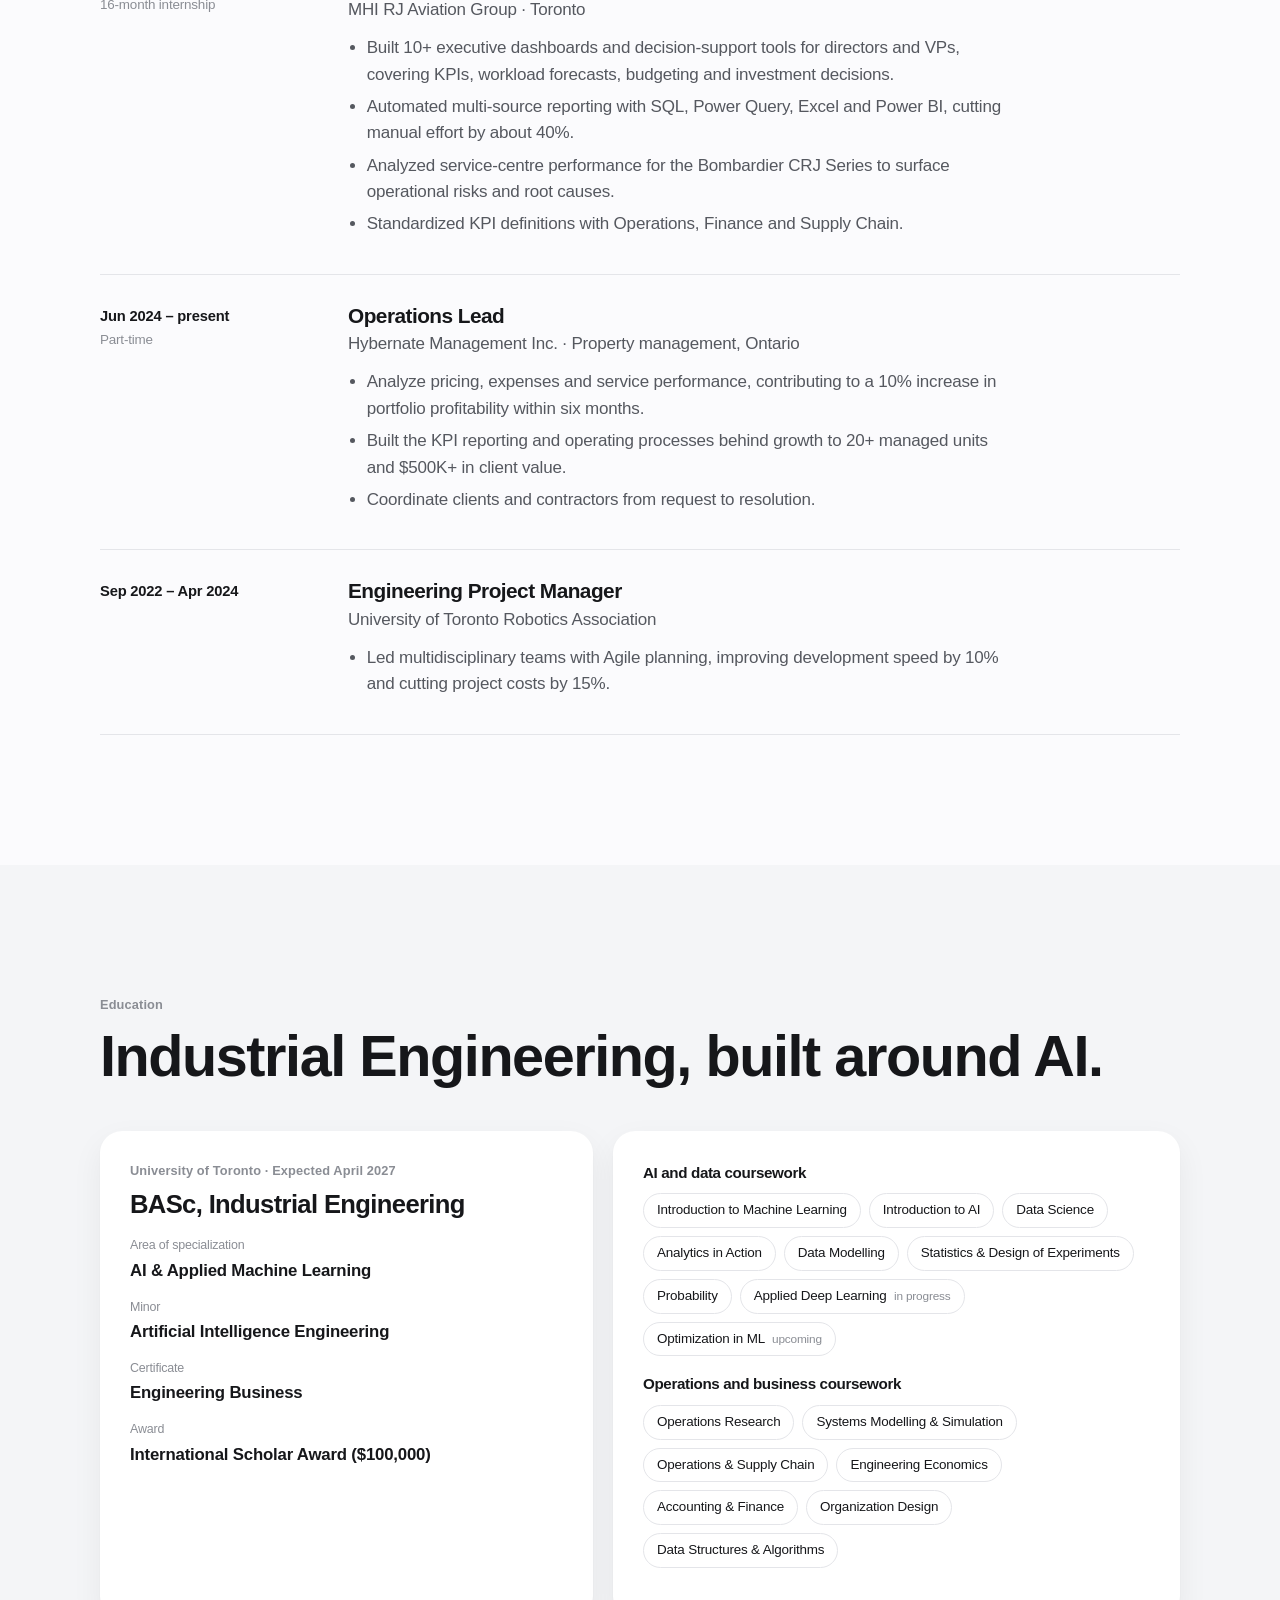
==== commit 821b89f4: "Update education section with new coursework details Added coursework details in AI, data, operation" ====
--- a/index.html
+++ b/index.html
@@ -332,11 +332,11 @@
       <div>
         <h4>AI and data coursework</h4>
         <ul class="chips static">
-          <li>Introduction to Machine Learning</li><li>Introduction to AI</li><li>Data Science</li><li>Analytics in Action</li><li>Data Modelling</li><li>Statistics &amp; Design of Experiments</li><li>Probability</li><li>Applied Deep Learning <em>in progress</em></li><li>Optimization in ML <em>upcoming</em></li>
+          <li>Introduction to Machine Learning</li><li>Introduction to AI</li><li>Data Science</li><li>Analytics in Action</li><li>Data Modelling</li><li>Statistics &amp; Design of Experiments</li><li>Probability</li><li>Data Structures &amp; Algorithms</li><li>Applied Deep Learning <em>in progress</em></li><li>Optimization in ML <em>upcoming</em></li>
         </ul>
         <h4>Operations and business coursework</h4>
         <ul class="chips static">
-          <li>Operations Research</li><li>Systems Modelling &amp; Simulation</li><li>Operations &amp; Supply Chain</li><li>Engineering Economics</li><li>Accounting &amp; Finance</li><li>Organization Design</li><li>Data Structures &amp; Algorithms</li>
+          <li>Operations Research</li><li>Systems Modelling &amp; Simulation</li><li>Operations &amp; Supply Chain</li><li>Engineering Economics</li><li>Accounting &amp; Finance</li><li>Organization Design</li>
         </ul>
       </div>
     </div>
@@ -376,3 +376,381 @@
 <script src="assets/main.js"></script>
 </body>
 </html>
+<!DOCTYPE html>
+<html lang="en">
+<head>
+<meta charset="utf-8">
+<meta name="viewport" content="width=device-width, initial-scale=1">
+<title>Reezwan-Us Sami · Applied ML and Analytics</title>
+<meta name="description" content="Reezwan-Us Sami: Industrial Engineering at the University of Toronto, specializing in AI and Applied Machine Learning, with a Minor in AI Engineering. Open to full-time roles in Toronto from May 2027 in data and ML, business and operations analysis, project management and consulting.">
+<meta property="og:title" content="Reezwan-Us Sami · Applied ML and Analytics">
+<meta property="og:description" content="Machine learning and analytics that turn operational data into decisions. University of Toronto, AI & Applied ML.">
+<meta property="og:type" content="website">
+<meta name="theme-color" content="#fbfbfd">
+<link rel="icon" href="assets/favicon.svg" type="image/svg+xml">
+<link rel="preconnect" href="https://fonts.googleapis.com">
+<link rel="preconnect" href="https://fonts.gstatic.com" crossorigin>
+<link href="https://fonts.googleapis.com/css2?family=Inter:wght@400;500;600;700;800&display=swap" rel="stylesheet">
+<link rel="stylesheet" href="assets/style.css">
+<script>document.documentElement.classList.add('js')</script>
+<style>.hero-contact{margin-top:1.25rem}.hero-contact a{color:inherit;text-decoration:underline;text-underline-offset:3px}</style>
+</head>
+<body>
+
+<nav class="nav" aria-label="Main">
+  <div class="nav-in">
+    <a class="brand" href="#top">Reezwan-Us Sami</a>
+    <ul id="navlinks">
+      <li><a href="#triage">Featured</a></li>
+      <li><a href="#work">Projects</a></li>
+      <li><a href="#matcher">Fit check</a></li>
+      <li><a href="#experience">Experience</a></li>
+      <li><a href="#education">Education</a></li>
+    </ul>
+    <div class="nav-r">
+      <a class="pill sm" href="assets/Reezwan-Us_Sami_Resume.pdf">Résumé</a>
+      <button class="menu" id="menuBtn" type="button" aria-label="Open menu" aria-expanded="false" aria-controls="navlinks">
+        <svg viewBox="0 0 24 24" aria-hidden="true"><path d="M4 8h16M4 16h16"/></svg>
+      </button>
+    </div>
+  </div>
+</nav>
+
+<main id="top">
+
+<!-- HERO -->
+<header class="hero">
+  <canvas id="field" aria-hidden="true"></canvas>
+  <div class="hero-in">
+    <p class="avail"><span class="dot"></span>Open to full-time roles in Toronto from May 2027</p>
+    <h1>Data in.<br><span class="grad">Better decisions</span> out.</h1>
+    <p class="lead">I'm Reezwan, an Industrial Engineering student at the University of Toronto specializing in <strong>AI&nbsp;and Applied Machine Learning</strong>. I build models and dashboards that turn messy operational data into decisions people act on.</p>
+    <p class="lead">I'm looking for roles in <strong>data and ML</strong>, <strong>business and operations analysis</strong>, <strong>project management</strong> and <strong>consulting</strong>.</p>
+    <div class="cta">
+      <a class="pill primary" href="#triage">See the featured project</a>
+      <a class="link" href="#matcher">Check my fit for your role <span aria-hidden="true">›</span></a>
+    </div>
+    <p class="hint hero-contact"><a href="mailto:reezwan.sami@mail.utoronto.ca">reezwan.sami@mail.utoronto.ca</a> · <a href="https://www.linkedin.com/in/reezwans/">LinkedIn</a> · <a href="assets/Reezwan-Us_Sami_Resume.pdf">Résumé (PDF)</a></p>
+  </div>
+</header>
+
+<!-- AT A GLANCE -->
+<section class="sec glance" aria-label="At a glance">
+  <div class="wrap">
+    <div class="bento">
+      <article class="tile t-wide reveal">
+        <p class="kicker">Area of specialization</p>
+        <h2>AI &amp; Applied Machine&nbsp;Learning</h2>
+        <p class="muted">BASc Industrial Engineering, University of Toronto · Expected April 2027</p>
+        <div class="badges"><span>Minor in AI Engineering</span><span>Certificate in Engineering Business</span></div>
+      </article>
+      <article class="tile reveal">
+        <p class="kicker">Internship</p>
+        <p class="big"><span data-count="16">16</span> months</p>
+        <p class="muted">Program Investments Office, MHI RJ Aviation Group</p>
+      </article>
+      <article class="tile reveal">
+        <p class="kicker">Decision tools</p>
+        <p class="big"><span data-count="10">10</span>+</p>
+        <p class="muted">executive dashboards for directors and VPs</p>
+      </article>
+      <article class="tile reveal">
+        <p class="kicker">Automation</p>
+        <p class="big">~<span data-count="40">40</span>%</p>
+        <p class="muted">less manual reporting effort</p>
+      </article>
+      <article class="tile reveal">
+        <p class="kicker">Operations</p>
+        <p class="big">+<span data-count="10">10</span>%</p>
+        <p class="muted">portfolio profitability in six months at Hybernate</p>
+      </article>
+      <article class="tile t-wide t-soft reveal">
+        <p class="kicker">How I work</p>
+        <p class="statement">I start from the decision, not the algorithm. Who acts on this, what does a wrong call cost, and is a simple rule already good enough?</p>
+      </article>
+    </div>
+  </div>
+</section>
+
+<!-- FEATURED -->
+<section class="sec dark" id="triage">
+  <div class="wrap">
+    <div class="head center reveal">
+      <p class="kicker light">Featured project · Applied ML</p>
+      <h2>Subway Incident Triage</h2>
+      <p class="sub">When an incident is logged on Toronto's subway, will it clear in minutes or become a 15+ minute disruption? This model scores each incident on the spot, and an alert rule chosen by cost decides when to act.</p>
+    </div>
+
+    <div class="stats reveal">
+      <div><b>74%</b><span>of major delays caught on unseen 2025 data</span></div>
+      <div><b>−36.5%</b><span>expected cost vs. "always" or "never" alert</span></div>
+      <div><b>3.2×</b><span>better than random at ranking risk (PR-AUC 0.30)</span></div>
+      <div><b>33,146</b><span>delay incidents, 2022–2025, time-based split</span></div>
+    </div>
+
+    <div class="lab reveal">
+      <div class="panel">
+        <h3>Try it: score an incident</h3>
+        <p class="hint">This runs the exported logistic model (184 weights) in your browser.</p>
+        <label>Cause<select id="tCode"></select></label>
+        <label>Station<select id="tStation"></select></label>
+        <div class="two">
+          <label>Hour<select id="tHour"></select></label>
+          <label>Day<select id="tDay"></select></label>
+        </div>
+        <div class="result">
+          <div class="ring" id="tRing" style="--p:0">
+            <svg viewBox="0 0 120 120" aria-hidden="true"><circle cx="60" cy="60" r="52"/><circle class="fg" cx="60" cy="60" r="52"/></svg>
+            <div><b id="tProb">–</b><span>chance of a major delay</span></div>
+          </div>
+          <div class="verdict">
+            <p id="tVerdict" class="tag">–</p>
+            <p class="hint" id="tContext"></p>
+          </div>
+        </div>
+      </div>
+
+      <div class="panel">
+        <h3>Set the alert threshold</h3>
+        <p class="hint">A lower threshold catches more major delays but sends more alerts. The cost-optimal point, with a false alarm costing 1 and a missed major costing 8, is <b id="tBest">0.09</b>.</p>
+        <input type="range" id="tSlider" min="0" max="0" step="1" aria-label="Alert threshold">
+        <div class="readout">
+          <div><b id="rT">–</b><span>threshold</span></div>
+          <div><b id="rRecall">–</b><span>majors caught</span></div>
+          <div><b id="rPrec">–</b><span>alerts that were real</span></div>
+          <div><b id="rAlerts">–</b><span>alerts per day</span></div>
+        </div>
+        <h4>What drives the prediction</h4>
+        <div id="tImp" class="bars"></div>
+        <p class="hint">LightGBM, mean |SHAP| on 2025 test incidents.</p>
+      </div>
+    </div>
+
+    <div class="compare reveal">
+      <table>
+        <caption>Results on Jan–Oct 2025 (never seen in training)</caption>
+        <thead><tr><th>Model</th><th>PR-AUC</th><th>ROC-AUC</th><th>Brier</th></tr></thead>
+        <tbody id="tTable"></tbody>
+      </table>
+      <p class="note">The honest finding: the delay code carries most of the signal, so a lookup rule is a strong baseline. The model's gain is modest but real. The bigger lever is choosing the threshold by cost.</p>
+      <div class="cta center">
+        <a class="pill light" href="https://github.com/Reezwan95/subway-incident-triage">Code, method and results on GitHub</a>
+      </div>
+    </div>
+  </div>
+</section>
+
+<!-- PROJECTS -->
+<section class="sec" id="work">
+  <div class="wrap">
+    <div class="head reveal">
+      <p class="kicker">Projects</p>
+      <h2>Machine learning, NLP and analytics.</h2>
+      <div class="chips" role="group" aria-label="Filter projects">
+        <button class="chip" aria-pressed="true" data-f="all">All</button>
+        <button class="chip" aria-pressed="false" data-f="ml">Machine learning</button>
+        <button class="chip" aria-pressed="false" data-f="nlp">NLP &amp; GenAI</button>
+        <button class="chip" aria-pressed="false" data-f="bi">Analytics &amp; BI</button>
+      </div>
+    </div>
+    <div class="grid" id="grid">
+      <article class="card reveal" data-t="ml">
+        <p class="kicker">Machine learning · Risk</p>
+        <h3>Credit-card fraud detection</h3>
+        <p class="metric">99% fewer false alarms</p>
+        <p>XGBoost on 284,807 transactions, with the alert threshold chosen by dollar value instead of accuracy. Compared with a balanced logistic model, it cuts false alarms from 2,011 to 21 and moves net value from −$6,099 to +$3,496.</p>
+        <ul class="tags"><li>XGBoost</li><li>PR-AUC 0.768</li><li>ROC-AUC 0.983</li><li>Cost-based threshold</li></ul>
+        <a class="link" href="https://github.com/Reezwan95/Fraud_Detection_System_ML">View on GitHub <span aria-hidden="true">›</span></a>
+      </article>
+      <article class="card reveal" data-t="ml">
+        <p class="kicker">Machine learning · Housing policy</p>
+        <h3>Toronto Airbnb: the rules and the prices</h3>
+        <p class="metric">29% lower price error than the baseline</p>
+        <p>All 22,050 Toronto listings from Inside Airbnb. 49% require exactly 28 nights, the first stay length Toronto's short-term rental rules don't cover, and 156 hosts run two or more whole-home short-term listings despite the one-residence rule. A gradient-boosted model prices active listings within $78 a night on average, against $111 for a neighbourhood median.</p>
+        <ul class="tags"><li>Gradient boosting</li><li>Cross-validation</li><li>Permutation importance</li><li>Policy analysis</li></ul>
+        <a class="link" href="https://github.com/Reezwan95/airbnb-toronto-analysis">View on GitHub <span aria-hidden="true">›</span></a>
+      </article>
+      <article class="card reveal" data-t="nlp">
+        <p class="kicker">NLP · Python</p>
+        <h3>Résumé ↔ job matcher</h3>
+        <p class="metric">0.99 → 0.87 once leakage is removed</p>
+        <p>A spaCy and TF-IDF matcher that scores a résumé against a job and lists the missing skills, served with Flask. The benchmark shows that a popular résumé dataset is 83% duplicates, which inflates the accuracy most tutorials report.</p>
+        <ul class="tags"><li>spaCy</li><li>TF-IDF</li><li>Flask</li><li>Leakage audit</li></ul>
+        <a class="link" href="https://github.com/Reezwan95/resume-job-matcher">View on GitHub <span aria-hidden="true">›</span></a>
+      </article>
+      <article class="card reveal" data-t="ml">
+        <p class="kicker">Machine learning · Aviation</p>
+        <h3>Flight delay prediction</h3>
+        <p class="metric">ROC-AUC 0.735 on held-out days</p>
+        <p>A Random Forest predicts 15+ minute departure delays for 336,000 NYC flights, using schedule, weather, airport congestion and the previous leg's delay for the same aircraft. That last feature shows how delays spread through a schedule.</p>
+        <ul class="tags"><li>Random Forest</li><li>Feature engineering</li><li>RMSE −12.6%</li></ul>
+        <a class="link" href="https://github.com/Reezwan95/US_Flight-Delays_Weather_Analytics">View on GitHub <span aria-hidden="true">›</span></a>
+      </article>
+      <article class="card reveal" data-t="bi">
+        <p class="kicker">Analytics · Operations</p>
+        <h3>Where TTC delay minutes go</h3>
+        <p class="metric">25 of 123 causes = 80% of lost time</p>
+        <p>The analysis behind the featured model: about 90,000 incident records cleaned, Pareto, station and time-of-day breakdowns, and a recommendations memo. Every figure is reproduced in SQL.</p>
+        <ul class="tags"><li>Python</li><li>SQL · DuckDB</li><li>Pareto</li><li>Memo</li></ul>
+        <a class="link" href="https://github.com/Reezwan95/ttc-subway-delay-analysis">View on GitHub <span aria-hidden="true">›</span></a>
+      </article>
+      <article class="card reveal" data-t="bi">
+        <p class="kicker">Business intelligence</p>
+        <h3>Property operations KPI dashboard</h3>
+        <p class="metric">25 properties · 12 months</p>
+        <p>An interactive Excel dashboard of revenue, expenses, occupancy and profit, modelled on the reporting I run as Operations Lead at Hybernate. It uses synthetic data.</p>
+        <ul class="tags"><li>Excel</li><li>Power Query</li><li>KPI design</li></ul>
+      </article>
+      <article class="card wip reveal" data-t="nlp">
+        <p class="kicker">Deep learning · In progress</p>
+        <h3>Maintenance work-order triage</h3>
+        <p>Text classification of maintenance work orders, feeding a workload estimate so planners can staff ahead of demand. This is ongoing academic work.</p>
+        <ul class="tags"><li>Deep learning</li><li>Text classification</li></ul>
+      </article>
+      <article class="card wip reveal" data-t="nlp">
+        <p class="kicker">GenAI · Prototype in progress</p>
+        <h3>Offline schedule extraction with a vision-language model</h3>
+        <p>Reading schedules from documents with a locally run Qwen vision model (Ollama) and OCR, so no data leaves the machine.</p>
+        <ul class="tags"><li>Qwen VLM</li><li>Ollama</li><li>OCR</li></ul>
+      </article>
+    </div>
+  </div>
+</section>
+
+<!-- JD MATCHER -->
+<section class="sec soft" id="matcher">
+  <div class="wrap narrow">
+    <div class="head center reveal">
+      <p class="kicker">Fit check</p>
+      <h2>Hiring? Paste your job description.</h2>
+      <p class="sub">See which of your requirements I can show evidence for, and which I can't yet. It runs in your browser and nothing is sent anywhere.</p>
+    </div>
+    <div class="matcher reveal">
+      <textarea id="jd" rows="8" placeholder="Paste a job description here…"></textarea>
+      <div class="m-actions">
+        <button class="pill primary" id="jdGo" type="button">Check fit</button>
+        <button class="link" id="jdSample" type="button">Try a sample posting</button>
+      </div>
+      <div id="jdOut" class="m-out" hidden>
+        <div class="m-score"><b id="jdPct">–</b><span id="jdSum"></span></div>
+        <div class="m-cols">
+          <div><h4>Where I have evidence</h4><ul id="jdHave" class="ev"></ul></div>
+          <div><h4>Not on my résumé yet</h4><ul id="jdGap" class="gap"></ul><p class="hint">Listed honestly, since these are what I'd learn first in the role.</p></div>
+        </div>
+      </div>
+    </div>
+  </div>
+</section>
+
+<!-- EXPERIENCE -->
+<section class="sec" id="experience">
+  <div class="wrap">
+    <div class="head reveal">
+      <p class="kicker">Experience</p>
+      <h2>Analytics where decisions get made.</h2>
+    </div>
+    <div class="xp">
+      <article class="job reveal">
+        <div class="when">May 2025 – Aug 2026<span>16-month internship</span></div>
+        <div>
+          <h3>Program Manager, Program Investments Office</h3>
+          <p class="org">MHI RJ Aviation Group · Toronto</p>
+          <ul>
+            <li>Built 10+ executive dashboards and decision-support tools for directors and VPs, covering KPIs, workload forecasts, budgeting and investment decisions.</li>
+            <li>Automated multi-source reporting with SQL, Power Query, Excel and Power BI, cutting manual effort by about 40%.</li>
+            <li>Analyzed service-centre performance for the Bombardier CRJ Series to surface operational risks and root causes.</li>
+            <li>Standardized KPI definitions with Operations, Finance and Supply Chain.</li>
+          </ul>
+        </div>
+      </article>
+      <article class="job reveal">
+        <div class="when">Jun 2024 – present<span>Part-time</span></div>
+        <div>
+          <h3>Operations Lead</h3>
+          <p class="org">Hybernate Management Inc. · Property management, Ontario</p>
+          <ul>
+            <li>Analyze pricing, expenses and service performance, contributing to a 10% increase in portfolio profitability within six months.</li>
+            <li>Built the KPI reporting and operating processes behind growth to 20+ managed units and $500K+ in client value.</li>
+            <li>Coordinate clients and contractors from request to resolution.</li>
+          </ul>
+        </div>
+      </article>
+      <article class="job reveal">
+        <div class="when">Sep 2022 – Apr 2024</div>
+        <div>
+          <h3>Engineering Project Manager</h3>
+          <p class="org">University of Toronto Robotics Association</p>
+          <ul>
+            <li>Led multidisciplinary teams with Agile planning, improving development speed by 10% and cutting project costs by 15%.</li>
+          </ul>
+        </div>
+      </article>
+    </div>
+  </div>
+</section>
+
+<!-- EDUCATION + SKILLS -->
+<section class="sec soft" id="education">
+  <div class="wrap">
+    <div class="head reveal">
+      <p class="kicker">Education</p>
+      <h2>Industrial Engineering, built around AI.</h2>
+    </div>
+    <div class="edu reveal">
+      <div class="edu-main">
+        <p class="kicker">University of Toronto · Expected April 2027</p>
+        <h3>BASc, Industrial Engineering</h3>
+        <dl>
+          <div><dt>Area of specialization</dt><dd>AI &amp; Applied Machine Learning</dd></div>
+          <div><dt>Minor</dt><dd>Artificial Intelligence Engineering</dd></div>
+          <div><dt>Certificate</dt><dd>Engineering Business</dd></div>
+          <div><dt>Award</dt><dd>International Scholar Award ($100,000)</dd></div>
+        </dl>
+      </div>
+      <div>
+        <h4>AI and data coursework</h4>
+        <ul class="chips static">
+          <li>Introduction to Machine Learning</li><li>Introduction to AI</li><li>Data Science</li><li>Analytics in Action</li><li>Data Modelling</li><li>Statistics &amp; Design of Experiments</li><li>Probability</li><li>Applied Deep Learning <em>in progress</em></li><li>Optimization in ML <em>upcoming</em></li>
+        </ul>
+        <h4>Operations and business coursework</h4>
+        <ul class="chips static">
+          <li>Operations Research</li><li>Systems Modelling &amp; Simulation</li><li>Operations &amp; Supply Chain</li><li>Engineering Economics</li><li>Accounting &amp; Finance</li><li>Organization Design</li><li>Data Structures &amp; Algorithms</li>
+        </ul>
+      </div>
+    </div>
+
+    <div class="skills">
+      <article class="reveal"><h4>Machine learning &amp; AI</h4><p>Python, pandas, scikit-learn, XGBoost, LightGBM, SHAP, spaCy, NLP, model evaluation, calibration, cost-based thresholds, feature engineering, deep learning foundations, local LLM/VLM prototyping (Ollama)</p></article>
+      <article class="reveal"><h4>Data &amp; BI</h4><p>SQL, DuckDB, Power BI, Power Query, Excel (advanced), Tableau, KPI design, data modelling, reporting automation, Git and GitHub, Flask, REST APIs, Java, C/C++, MATLAB</p></article>
+      <article class="reveal"><h4>Operations &amp; business</h4><p>Operations research, simulation, forecasting, Pareto and root-cause analysis, process modelling (BPMN), pricing and cost analysis, requirements gathering, stakeholder reporting, Agile coordination</p></article>
+    </div>
+  </div>
+</section>
+
+<!-- CONTACT -->
+<section class="sec contact" id="contact">
+  <div class="wrap center reveal">
+    <h2>Let's build something useful.</h2>
+    <p class="sub">I'm looking for full-time roles in data science and ML, business and operations analysis, project management and consulting in Toronto and the GTA, starting May 2027.</p>
+    <div class="cta center">
+      <a class="pill primary" href="mailto:reezwan.sami@mail.utoronto.ca">Email me</a>
+      <a class="pill" href="https://www.linkedin.com/in/reezwans/">LinkedIn</a>
+      <a class="pill" href="https://github.com/Reezwan95">GitHub</a>
+      <a class="pill" href="assets/Reezwan-Us_Sami_Resume.pdf">Résumé</a>
+    </div>
+    <p class="hint">reezwan.sami@mail.utoronto.ca</p>
+  </div>
+</section>
+</main>
+
+<footer>
+  <div class="wrap">
+    <span>© 2026 Reezwan-Us Sami · Toronto</span>
+    <span>Data: City of Toronto Open Data (TTC), ULB credit-card fraud dataset, nycflights13</span>
+  </div>
+</footer>
+
+<script src="assets/triage.js"></script>
+<script src="assets/main.js"></script>
+</body>
+</html>
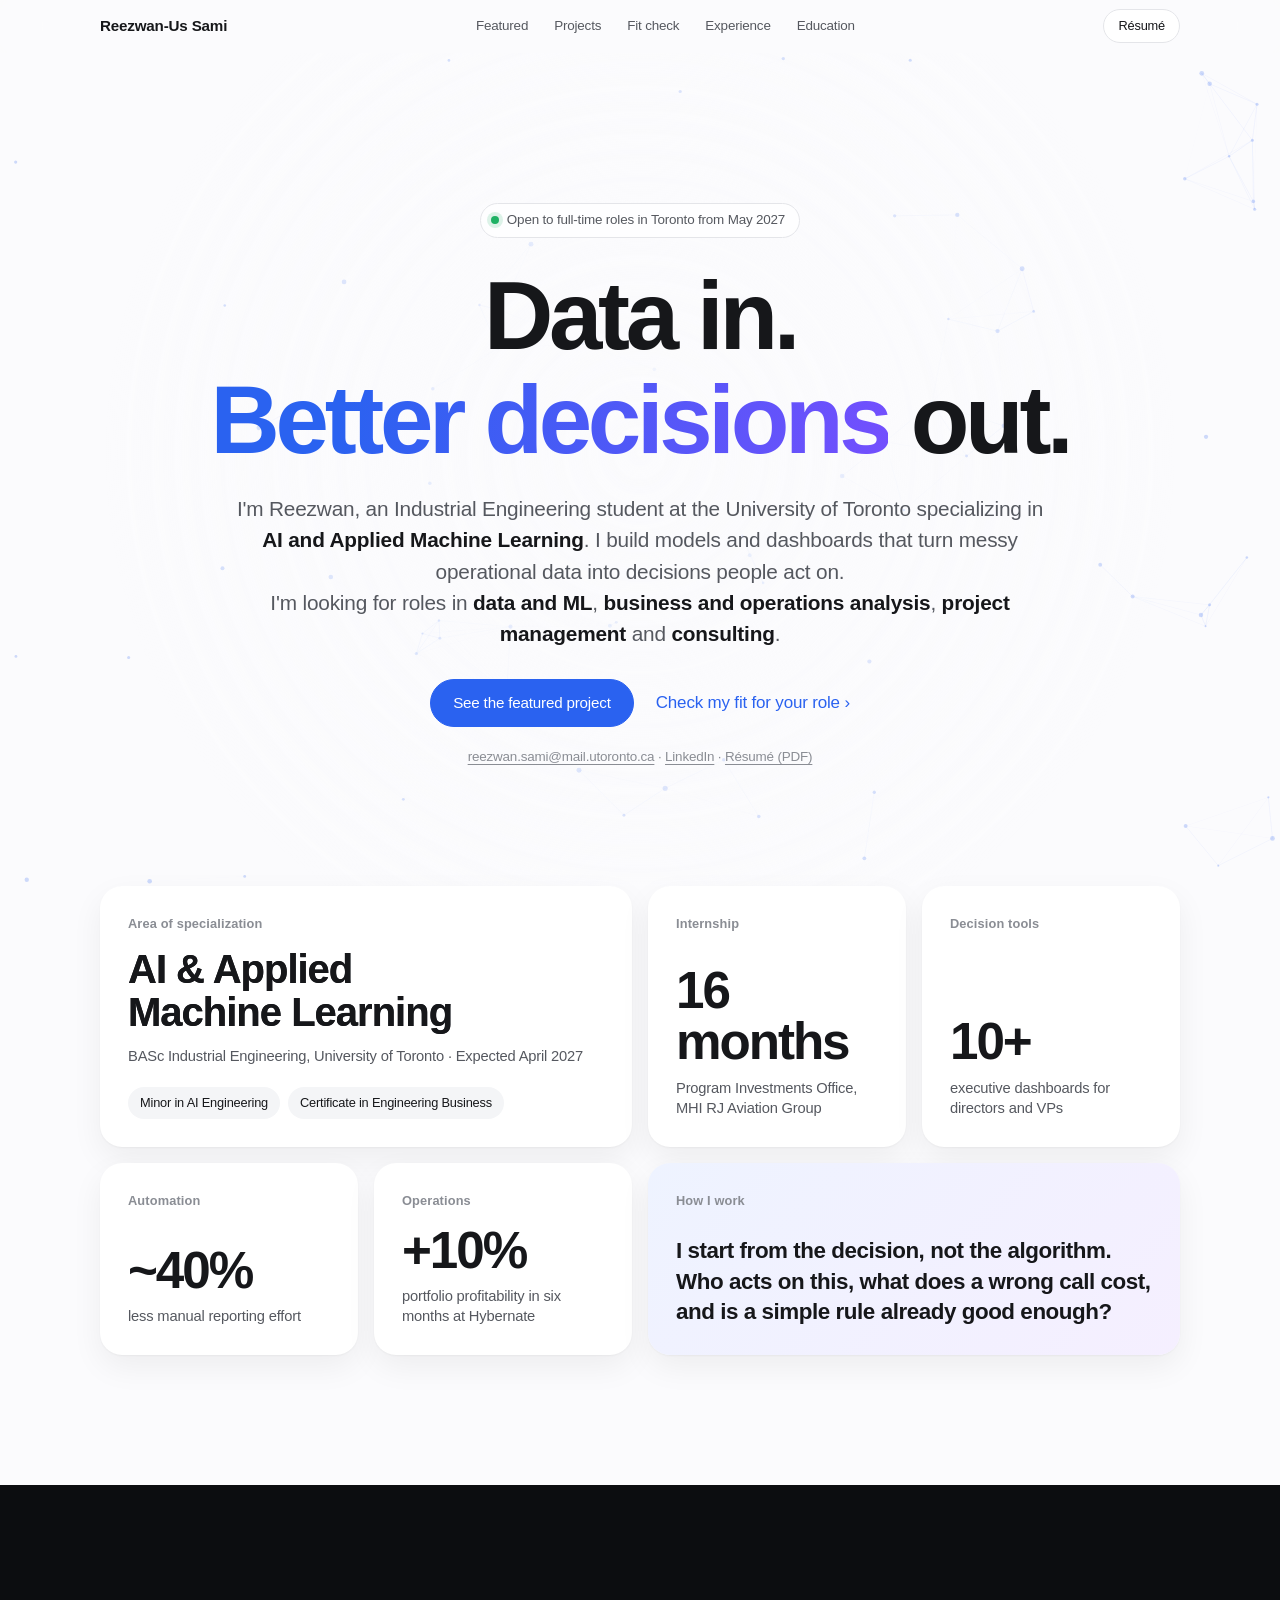
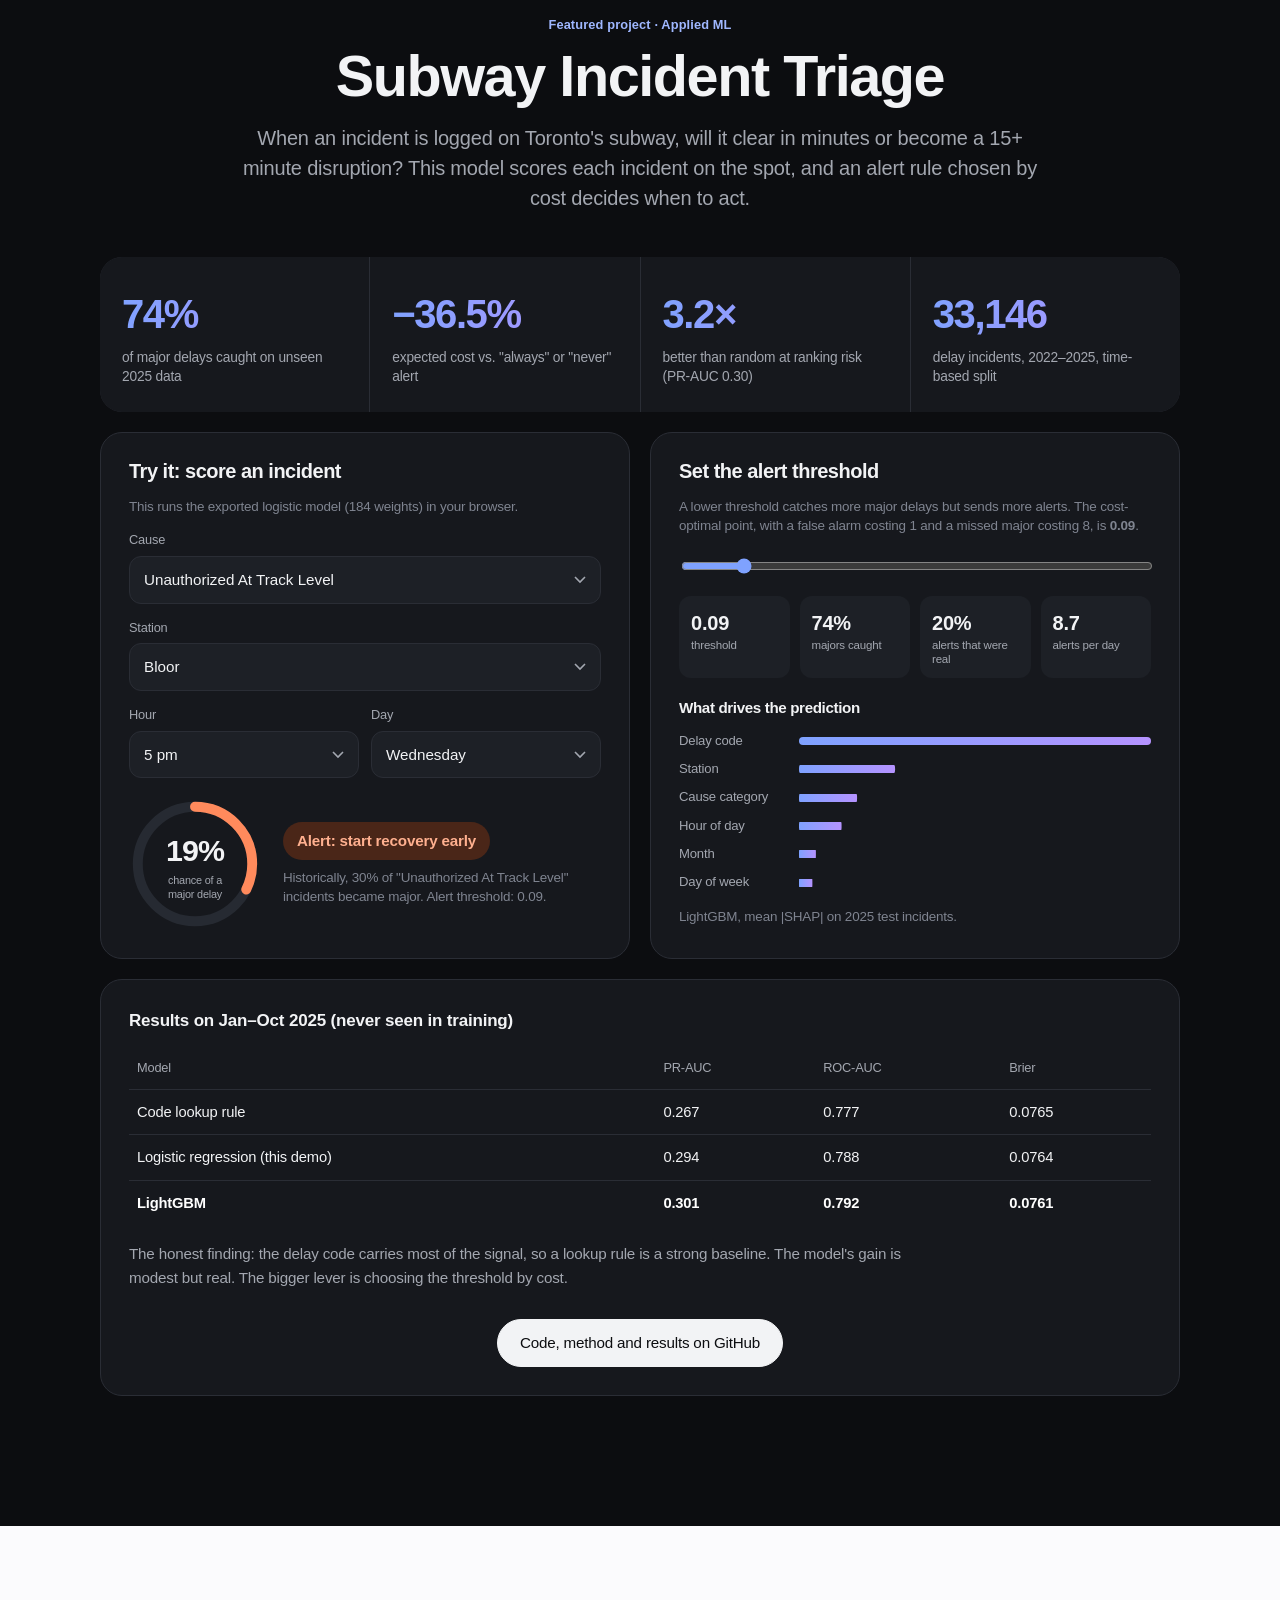
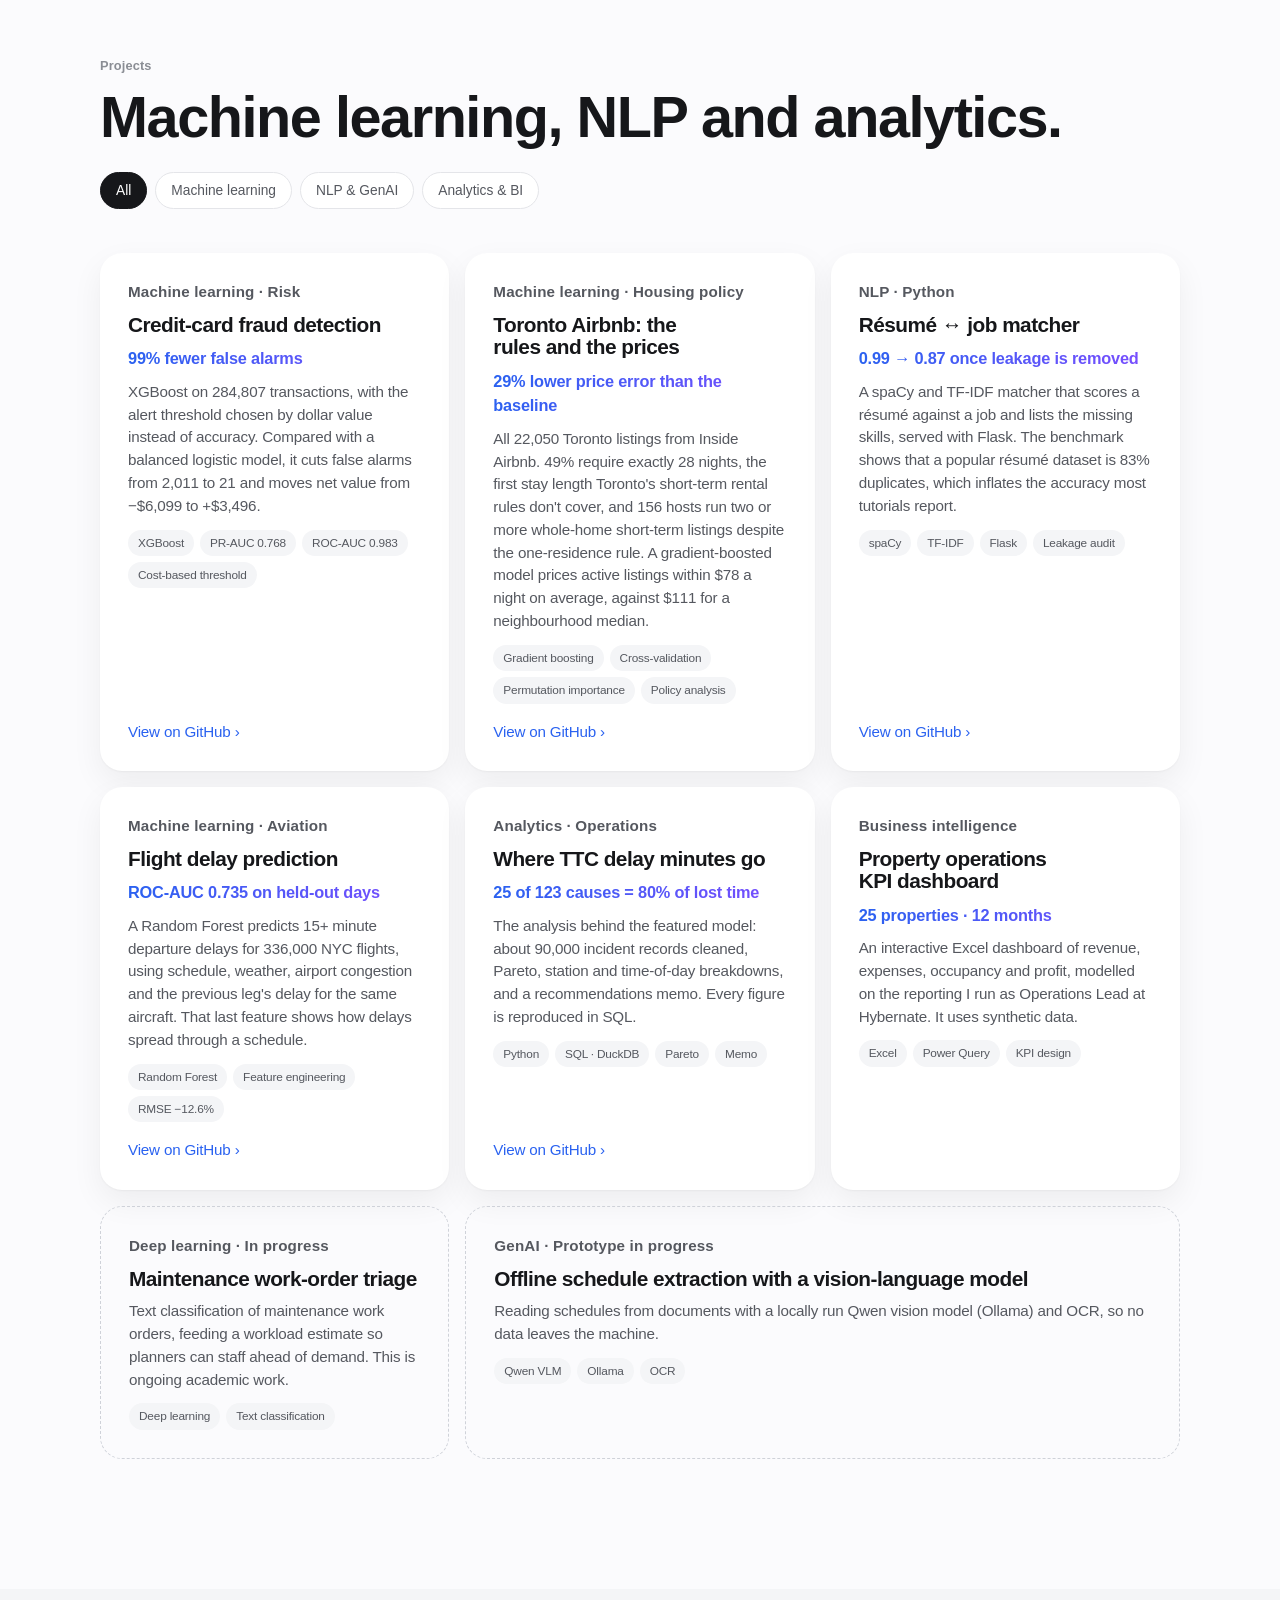
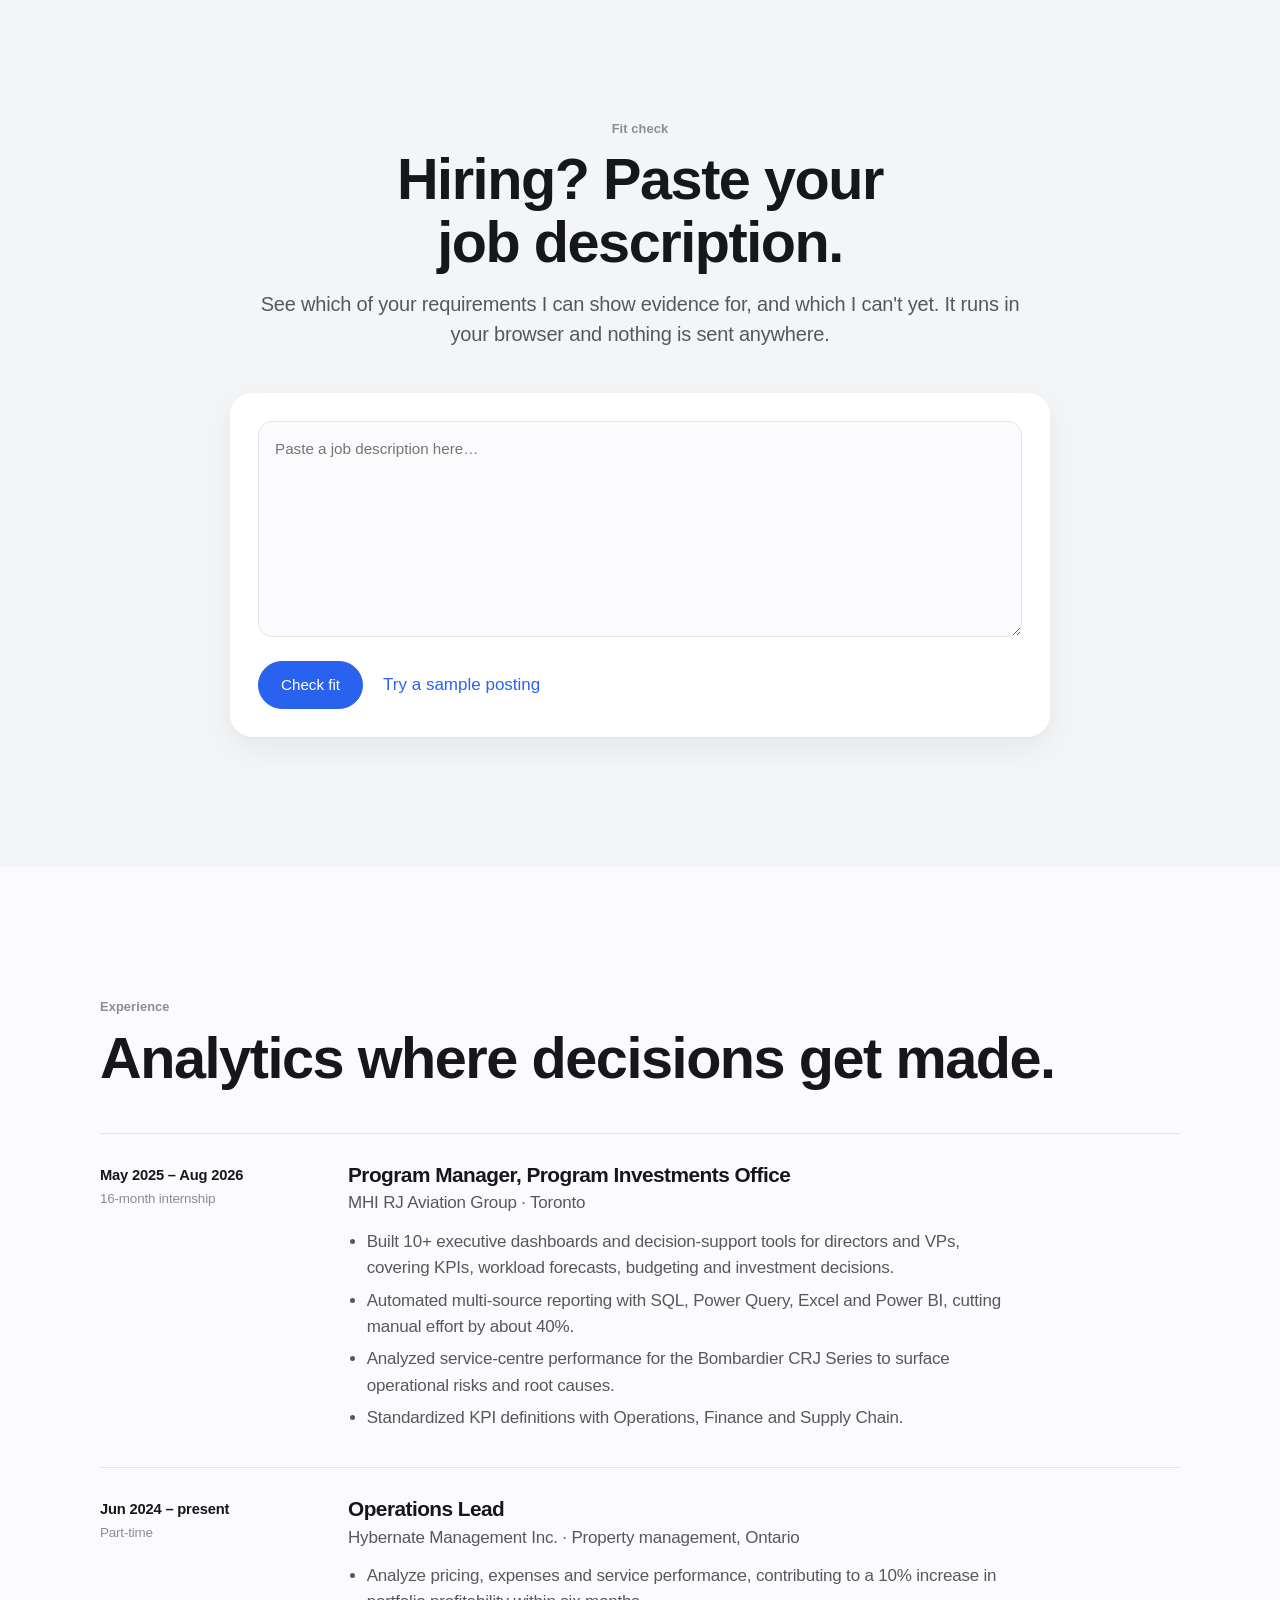
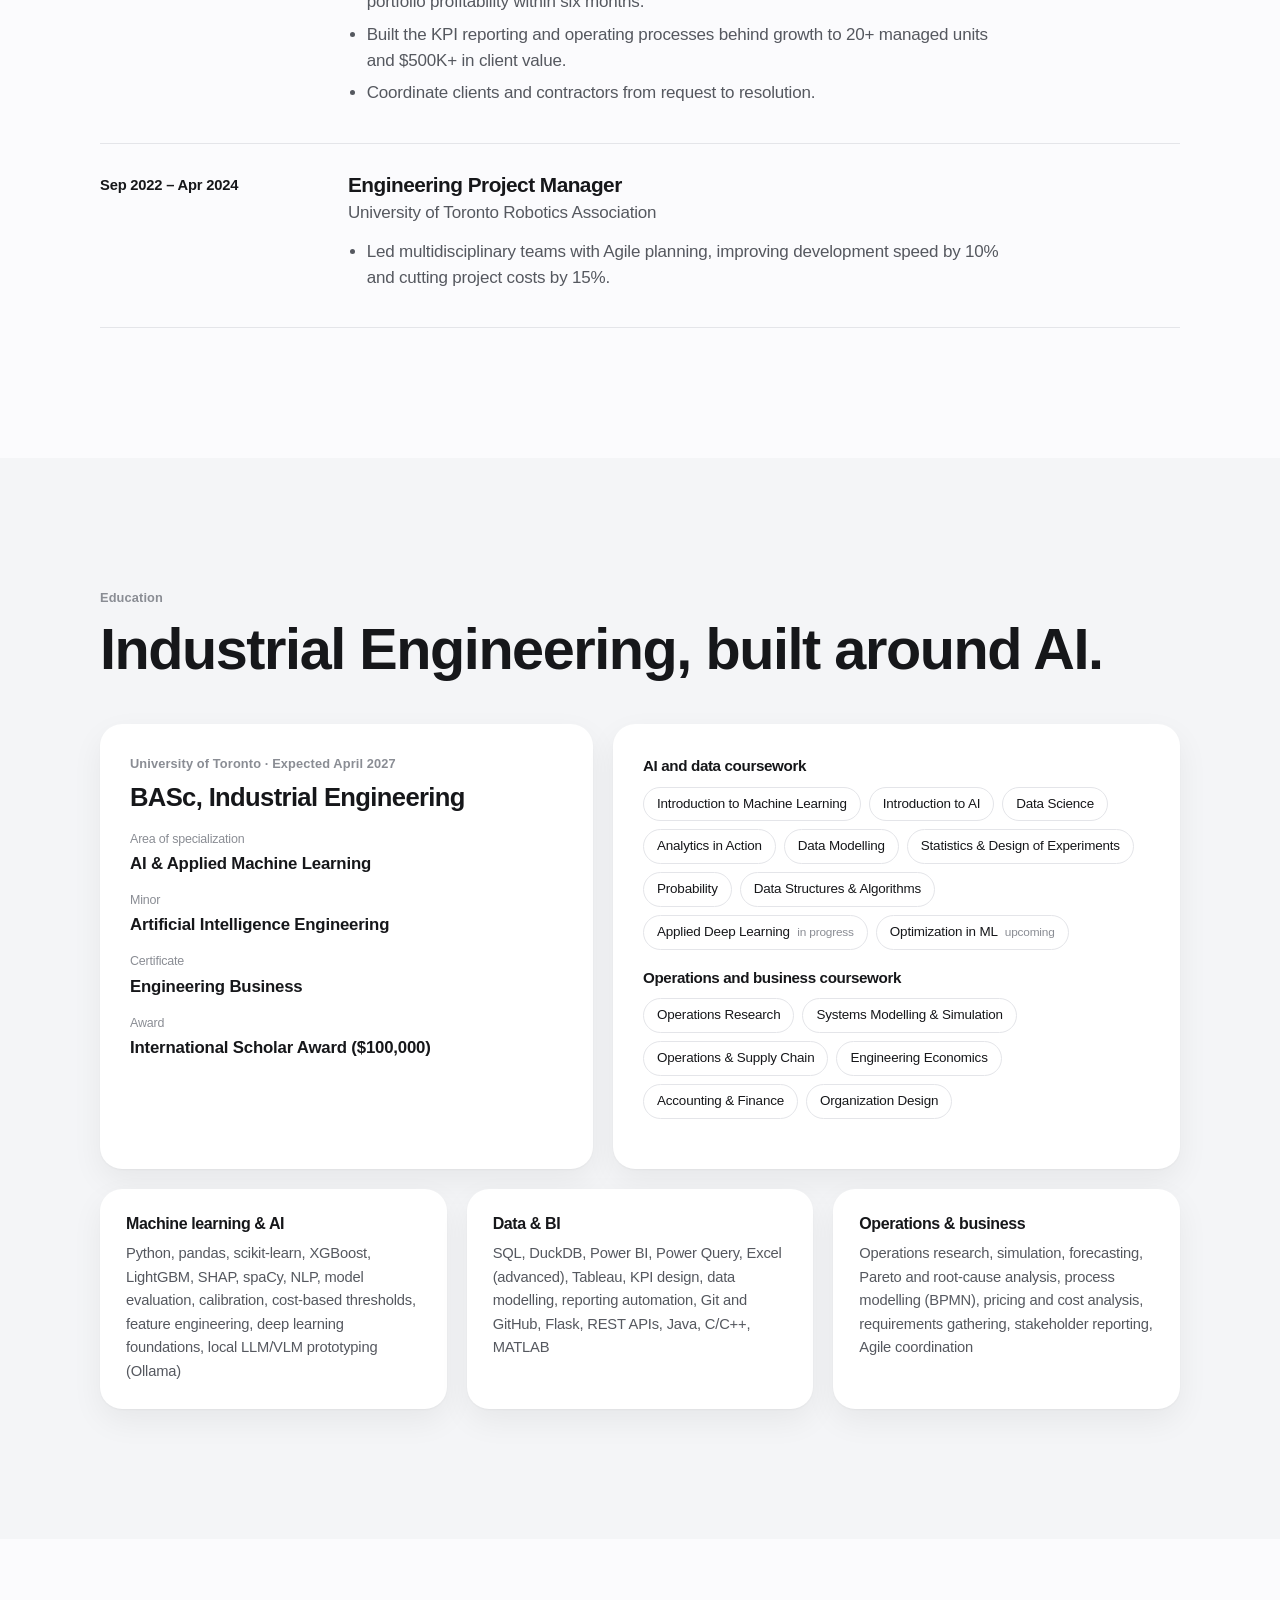
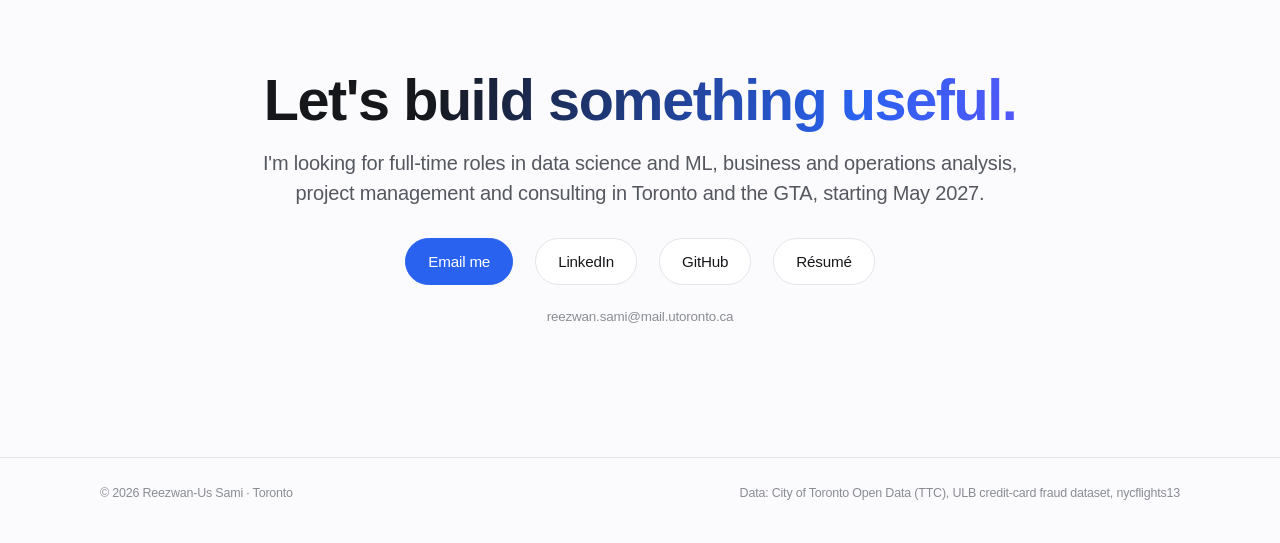
==== commit 2adffefd: "Fix duplicated index.html; move Data Structures & Algorithms to AI and data coursework" ====
--- a/index.html
+++ b/index.html
@@ -376,381 +376,3 @@
 <script src="assets/main.js"></script>
 </body>
 </html>
-<!DOCTYPE html>
-<html lang="en">
-<head>
-<meta charset="utf-8">
-<meta name="viewport" content="width=device-width, initial-scale=1">
-<title>Reezwan-Us Sami · Applied ML and Analytics</title>
-<meta name="description" content="Reezwan-Us Sami: Industrial Engineering at the University of Toronto, specializing in AI and Applied Machine Learning, with a Minor in AI Engineering. Open to full-time roles in Toronto from May 2027 in data and ML, business and operations analysis, project management and consulting.">
-<meta property="og:title" content="Reezwan-Us Sami · Applied ML and Analytics">
-<meta property="og:description" content="Machine learning and analytics that turn operational data into decisions. University of Toronto, AI & Applied ML.">
-<meta property="og:type" content="website">
-<meta name="theme-color" content="#fbfbfd">
-<link rel="icon" href="assets/favicon.svg" type="image/svg+xml">
-<link rel="preconnect" href="https://fonts.googleapis.com">
-<link rel="preconnect" href="https://fonts.gstatic.com" crossorigin>
-<link href="https://fonts.googleapis.com/css2?family=Inter:wght@400;500;600;700;800&display=swap" rel="stylesheet">
-<link rel="stylesheet" href="assets/style.css">
-<script>document.documentElement.classList.add('js')</script>
-<style>.hero-contact{margin-top:1.25rem}.hero-contact a{color:inherit;text-decoration:underline;text-underline-offset:3px}</style>
-</head>
-<body>
-
-<nav class="nav" aria-label="Main">
-  <div class="nav-in">
-    <a class="brand" href="#top">Reezwan-Us Sami</a>
-    <ul id="navlinks">
-      <li><a href="#triage">Featured</a></li>
-      <li><a href="#work">Projects</a></li>
-      <li><a href="#matcher">Fit check</a></li>
-      <li><a href="#experience">Experience</a></li>
-      <li><a href="#education">Education</a></li>
-    </ul>
-    <div class="nav-r">
-      <a class="pill sm" href="assets/Reezwan-Us_Sami_Resume.pdf">Résumé</a>
-      <button class="menu" id="menuBtn" type="button" aria-label="Open menu" aria-expanded="false" aria-controls="navlinks">
-        <svg viewBox="0 0 24 24" aria-hidden="true"><path d="M4 8h16M4 16h16"/></svg>
-      </button>
-    </div>
-  </div>
-</nav>
-
-<main id="top">
-
-<!-- HERO -->
-<header class="hero">
-  <canvas id="field" aria-hidden="true"></canvas>
-  <div class="hero-in">
-    <p class="avail"><span class="dot"></span>Open to full-time roles in Toronto from May 2027</p>
-    <h1>Data in.<br><span class="grad">Better decisions</span> out.</h1>
-    <p class="lead">I'm Reezwan, an Industrial Engineering student at the University of Toronto specializing in <strong>AI&nbsp;and Applied Machine Learning</strong>. I build models and dashboards that turn messy operational data into decisions people act on.</p>
-    <p class="lead">I'm looking for roles in <strong>data and ML</strong>, <strong>business and operations analysis</strong>, <strong>project management</strong> and <strong>consulting</strong>.</p>
-    <div class="cta">
-      <a class="pill primary" href="#triage">See the featured project</a>
-      <a class="link" href="#matcher">Check my fit for your role <span aria-hidden="true">›</span></a>
-    </div>
-    <p class="hint hero-contact"><a href="mailto:reezwan.sami@mail.utoronto.ca">reezwan.sami@mail.utoronto.ca</a> · <a href="https://www.linkedin.com/in/reezwans/">LinkedIn</a> · <a href="assets/Reezwan-Us_Sami_Resume.pdf">Résumé (PDF)</a></p>
-  </div>
-</header>
-
-<!-- AT A GLANCE -->
-<section class="sec glance" aria-label="At a glance">
-  <div class="wrap">
-    <div class="bento">
-      <article class="tile t-wide reveal">
-        <p class="kicker">Area of specialization</p>
-        <h2>AI &amp; Applied Machine&nbsp;Learning</h2>
-        <p class="muted">BASc Industrial Engineering, University of Toronto · Expected April 2027</p>
-        <div class="badges"><span>Minor in AI Engineering</span><span>Certificate in Engineering Business</span></div>
-      </article>
-      <article class="tile reveal">
-        <p class="kicker">Internship</p>
-        <p class="big"><span data-count="16">16</span> months</p>
-        <p class="muted">Program Investments Office, MHI RJ Aviation Group</p>
-      </article>
-      <article class="tile reveal">
-        <p class="kicker">Decision tools</p>
-        <p class="big"><span data-count="10">10</span>+</p>
-        <p class="muted">executive dashboards for directors and VPs</p>
-      </article>
-      <article class="tile reveal">
-        <p class="kicker">Automation</p>
-        <p class="big">~<span data-count="40">40</span>%</p>
-        <p class="muted">less manual reporting effort</p>
-      </article>
-      <article class="tile reveal">
-        <p class="kicker">Operations</p>
-        <p class="big">+<span data-count="10">10</span>%</p>
-        <p class="muted">portfolio profitability in six months at Hybernate</p>
-      </article>
-      <article class="tile t-wide t-soft reveal">
-        <p class="kicker">How I work</p>
-        <p class="statement">I start from the decision, not the algorithm. Who acts on this, what does a wrong call cost, and is a simple rule already good enough?</p>
-      </article>
-    </div>
-  </div>
-</section>
-
-<!-- FEATURED -->
-<section class="sec dark" id="triage">
-  <div class="wrap">
-    <div class="head center reveal">
-      <p class="kicker light">Featured project · Applied ML</p>
-      <h2>Subway Incident Triage</h2>
-      <p class="sub">When an incident is logged on Toronto's subway, will it clear in minutes or become a 15+ minute disruption? This model scores each incident on the spot, and an alert rule chosen by cost decides when to act.</p>
-    </div>
-
-    <div class="stats reveal">
-      <div><b>74%</b><span>of major delays caught on unseen 2025 data</span></div>
-      <div><b>−36.5%</b><span>expected cost vs. "always" or "never" alert</span></div>
-      <div><b>3.2×</b><span>better than random at ranking risk (PR-AUC 0.30)</span></div>
-      <div><b>33,146</b><span>delay incidents, 2022–2025, time-based split</span></div>
-    </div>
-
-    <div class="lab reveal">
-      <div class="panel">
-        <h3>Try it: score an incident</h3>
-        <p class="hint">This runs the exported logistic model (184 weights) in your browser.</p>
-        <label>Cause<select id="tCode"></select></label>
-        <label>Station<select id="tStation"></select></label>
-        <div class="two">
-          <label>Hour<select id="tHour"></select></label>
-          <label>Day<select id="tDay"></select></label>
-        </div>
-        <div class="result">
-          <div class="ring" id="tRing" style="--p:0">
-            <svg viewBox="0 0 120 120" aria-hidden="true"><circle cx="60" cy="60" r="52"/><circle class="fg" cx="60" cy="60" r="52"/></svg>
-            <div><b id="tProb">–</b><span>chance of a major delay</span></div>
-          </div>
-          <div class="verdict">
-            <p id="tVerdict" class="tag">–</p>
-            <p class="hint" id="tContext"></p>
-          </div>
-        </div>
-      </div>
-
-      <div class="panel">
-        <h3>Set the alert threshold</h3>
-        <p class="hint">A lower threshold catches more major delays but sends more alerts. The cost-optimal point, with a false alarm costing 1 and a missed major costing 8, is <b id="tBest">0.09</b>.</p>
-        <input type="range" id="tSlider" min="0" max="0" step="1" aria-label="Alert threshold">
-        <div class="readout">
-          <div><b id="rT">–</b><span>threshold</span></div>
-          <div><b id="rRecall">–</b><span>majors caught</span></div>
-          <div><b id="rPrec">–</b><span>alerts that were real</span></div>
-          <div><b id="rAlerts">–</b><span>alerts per day</span></div>
-        </div>
-        <h4>What drives the prediction</h4>
-        <div id="tImp" class="bars"></div>
-        <p class="hint">LightGBM, mean |SHAP| on 2025 test incidents.</p>
-      </div>
-    </div>
-
-    <div class="compare reveal">
-      <table>
-        <caption>Results on Jan–Oct 2025 (never seen in training)</caption>
-        <thead><tr><th>Model</th><th>PR-AUC</th><th>ROC-AUC</th><th>Brier</th></tr></thead>
-        <tbody id="tTable"></tbody>
-      </table>
-      <p class="note">The honest finding: the delay code carries most of the signal, so a lookup rule is a strong baseline. The model's gain is modest but real. The bigger lever is choosing the threshold by cost.</p>
-      <div class="cta center">
-        <a class="pill light" href="https://github.com/Reezwan95/subway-incident-triage">Code, method and results on GitHub</a>
-      </div>
-    </div>
-  </div>
-</section>
-
-<!-- PROJECTS -->
-<section class="sec" id="work">
-  <div class="wrap">
-    <div class="head reveal">
-      <p class="kicker">Projects</p>
-      <h2>Machine learning, NLP and analytics.</h2>
-      <div class="chips" role="group" aria-label="Filter projects">
-        <button class="chip" aria-pressed="true" data-f="all">All</button>
-        <button class="chip" aria-pressed="false" data-f="ml">Machine learning</button>
-        <button class="chip" aria-pressed="false" data-f="nlp">NLP &amp; GenAI</button>
-        <button class="chip" aria-pressed="false" data-f="bi">Analytics &amp; BI</button>
-      </div>
-    </div>
-    <div class="grid" id="grid">
-      <article class="card reveal" data-t="ml">
-        <p class="kicker">Machine learning · Risk</p>
-        <h3>Credit-card fraud detection</h3>
-        <p class="metric">99% fewer false alarms</p>
-        <p>XGBoost on 284,807 transactions, with the alert threshold chosen by dollar value instead of accuracy. Compared with a balanced logistic model, it cuts false alarms from 2,011 to 21 and moves net value from −$6,099 to +$3,496.</p>
-        <ul class="tags"><li>XGBoost</li><li>PR-AUC 0.768</li><li>ROC-AUC 0.983</li><li>Cost-based threshold</li></ul>
-        <a class="link" href="https://github.com/Reezwan95/Fraud_Detection_System_ML">View on GitHub <span aria-hidden="true">›</span></a>
-      </article>
-      <article class="card reveal" data-t="ml">
-        <p class="kicker">Machine learning · Housing policy</p>
-        <h3>Toronto Airbnb: the rules and the prices</h3>
-        <p class="metric">29% lower price error than the baseline</p>
-        <p>All 22,050 Toronto listings from Inside Airbnb. 49% require exactly 28 nights, the first stay length Toronto's short-term rental rules don't cover, and 156 hosts run two or more whole-home short-term listings despite the one-residence rule. A gradient-boosted model prices active listings within $78 a night on average, against $111 for a neighbourhood median.</p>
-        <ul class="tags"><li>Gradient boosting</li><li>Cross-validation</li><li>Permutation importance</li><li>Policy analysis</li></ul>
-        <a class="link" href="https://github.com/Reezwan95/airbnb-toronto-analysis">View on GitHub <span aria-hidden="true">›</span></a>
-      </article>
-      <article class="card reveal" data-t="nlp">
-        <p class="kicker">NLP · Python</p>
-        <h3>Résumé ↔ job matcher</h3>
-        <p class="metric">0.99 → 0.87 once leakage is removed</p>
-        <p>A spaCy and TF-IDF matcher that scores a résumé against a job and lists the missing skills, served with Flask. The benchmark shows that a popular résumé dataset is 83% duplicates, which inflates the accuracy most tutorials report.</p>
-        <ul class="tags"><li>spaCy</li><li>TF-IDF</li><li>Flask</li><li>Leakage audit</li></ul>
-        <a class="link" href="https://github.com/Reezwan95/resume-job-matcher">View on GitHub <span aria-hidden="true">›</span></a>
-      </article>
-      <article class="card reveal" data-t="ml">
-        <p class="kicker">Machine learning · Aviation</p>
-        <h3>Flight delay prediction</h3>
-        <p class="metric">ROC-AUC 0.735 on held-out days</p>
-        <p>A Random Forest predicts 15+ minute departure delays for 336,000 NYC flights, using schedule, weather, airport congestion and the previous leg's delay for the same aircraft. That last feature shows how delays spread through a schedule.</p>
-        <ul class="tags"><li>Random Forest</li><li>Feature engineering</li><li>RMSE −12.6%</li></ul>
-        <a class="link" href="https://github.com/Reezwan95/US_Flight-Delays_Weather_Analytics">View on GitHub <span aria-hidden="true">›</span></a>
-      </article>
-      <article class="card reveal" data-t="bi">
-        <p class="kicker">Analytics · Operations</p>
-        <h3>Where TTC delay minutes go</h3>
-        <p class="metric">25 of 123 causes = 80% of lost time</p>
-        <p>The analysis behind the featured model: about 90,000 incident records cleaned, Pareto, station and time-of-day breakdowns, and a recommendations memo. Every figure is reproduced in SQL.</p>
-        <ul class="tags"><li>Python</li><li>SQL · DuckDB</li><li>Pareto</li><li>Memo</li></ul>
-        <a class="link" href="https://github.com/Reezwan95/ttc-subway-delay-analysis">View on GitHub <span aria-hidden="true">›</span></a>
-      </article>
-      <article class="card reveal" data-t="bi">
-        <p class="kicker">Business intelligence</p>
-        <h3>Property operations KPI dashboard</h3>
-        <p class="metric">25 properties · 12 months</p>
-        <p>An interactive Excel dashboard of revenue, expenses, occupancy and profit, modelled on the reporting I run as Operations Lead at Hybernate. It uses synthetic data.</p>
-        <ul class="tags"><li>Excel</li><li>Power Query</li><li>KPI design</li></ul>
-      </article>
-      <article class="card wip reveal" data-t="nlp">
-        <p class="kicker">Deep learning · In progress</p>
-        <h3>Maintenance work-order triage</h3>
-        <p>Text classification of maintenance work orders, feeding a workload estimate so planners can staff ahead of demand. This is ongoing academic work.</p>
-        <ul class="tags"><li>Deep learning</li><li>Text classification</li></ul>
-      </article>
-      <article class="card wip reveal" data-t="nlp">
-        <p class="kicker">GenAI · Prototype in progress</p>
-        <h3>Offline schedule extraction with a vision-language model</h3>
-        <p>Reading schedules from documents with a locally run Qwen vision model (Ollama) and OCR, so no data leaves the machine.</p>
-        <ul class="tags"><li>Qwen VLM</li><li>Ollama</li><li>OCR</li></ul>
-      </article>
-    </div>
-  </div>
-</section>
-
-<!-- JD MATCHER -->
-<section class="sec soft" id="matcher">
-  <div class="wrap narrow">
-    <div class="head center reveal">
-      <p class="kicker">Fit check</p>
-      <h2>Hiring? Paste your job description.</h2>
-      <p class="sub">See which of your requirements I can show evidence for, and which I can't yet. It runs in your browser and nothing is sent anywhere.</p>
-    </div>
-    <div class="matcher reveal">
-      <textarea id="jd" rows="8" placeholder="Paste a job description here…"></textarea>
-      <div class="m-actions">
-        <button class="pill primary" id="jdGo" type="button">Check fit</button>
-        <button class="link" id="jdSample" type="button">Try a sample posting</button>
-      </div>
-      <div id="jdOut" class="m-out" hidden>
-        <div class="m-score"><b id="jdPct">–</b><span id="jdSum"></span></div>
-        <div class="m-cols">
-          <div><h4>Where I have evidence</h4><ul id="jdHave" class="ev"></ul></div>
-          <div><h4>Not on my résumé yet</h4><ul id="jdGap" class="gap"></ul><p class="hint">Listed honestly, since these are what I'd learn first in the role.</p></div>
-        </div>
-      </div>
-    </div>
-  </div>
-</section>
-
-<!-- EXPERIENCE -->
-<section class="sec" id="experience">
-  <div class="wrap">
-    <div class="head reveal">
-      <p class="kicker">Experience</p>
-      <h2>Analytics where decisions get made.</h2>
-    </div>
-    <div class="xp">
-      <article class="job reveal">
-        <div class="when">May 2025 – Aug 2026<span>16-month internship</span></div>
-        <div>
-          <h3>Program Manager, Program Investments Office</h3>
-          <p class="org">MHI RJ Aviation Group · Toronto</p>
-          <ul>
-            <li>Built 10+ executive dashboards and decision-support tools for directors and VPs, covering KPIs, workload forecasts, budgeting and investment decisions.</li>
-            <li>Automated multi-source reporting with SQL, Power Query, Excel and Power BI, cutting manual effort by about 40%.</li>
-            <li>Analyzed service-centre performance for the Bombardier CRJ Series to surface operational risks and root causes.</li>
-            <li>Standardized KPI definitions with Operations, Finance and Supply Chain.</li>
-          </ul>
-        </div>
-      </article>
-      <article class="job reveal">
-        <div class="when">Jun 2024 – present<span>Part-time</span></div>
-        <div>
-          <h3>Operations Lead</h3>
-          <p class="org">Hybernate Management Inc. · Property management, Ontario</p>
-          <ul>
-            <li>Analyze pricing, expenses and service performance, contributing to a 10% increase in portfolio profitability within six months.</li>
-            <li>Built the KPI reporting and operating processes behind growth to 20+ managed units and $500K+ in client value.</li>
-            <li>Coordinate clients and contractors from request to resolution.</li>
-          </ul>
-        </div>
-      </article>
-      <article class="job reveal">
-        <div class="when">Sep 2022 – Apr 2024</div>
-        <div>
-          <h3>Engineering Project Manager</h3>
-          <p class="org">University of Toronto Robotics Association</p>
-          <ul>
-            <li>Led multidisciplinary teams with Agile planning, improving development speed by 10% and cutting project costs by 15%.</li>
-          </ul>
-        </div>
-      </article>
-    </div>
-  </div>
-</section>
-
-<!-- EDUCATION + SKILLS -->
-<section class="sec soft" id="education">
-  <div class="wrap">
-    <div class="head reveal">
-      <p class="kicker">Education</p>
-      <h2>Industrial Engineering, built around AI.</h2>
-    </div>
-    <div class="edu reveal">
-      <div class="edu-main">
-        <p class="kicker">University of Toronto · Expected April 2027</p>
-        <h3>BASc, Industrial Engineering</h3>
-        <dl>
-          <div><dt>Area of specialization</dt><dd>AI &amp; Applied Machine Learning</dd></div>
-          <div><dt>Minor</dt><dd>Artificial Intelligence Engineering</dd></div>
-          <div><dt>Certificate</dt><dd>Engineering Business</dd></div>
-          <div><dt>Award</dt><dd>International Scholar Award ($100,000)</dd></div>
-        </dl>
-      </div>
-      <div>
-        <h4>AI and data coursework</h4>
-        <ul class="chips static">
-          <li>Introduction to Machine Learning</li><li>Introduction to AI</li><li>Data Science</li><li>Analytics in Action</li><li>Data Modelling</li><li>Statistics &amp; Design of Experiments</li><li>Probability</li><li>Applied Deep Learning <em>in progress</em></li><li>Optimization in ML <em>upcoming</em></li>
-        </ul>
-        <h4>Operations and business coursework</h4>
-        <ul class="chips static">
-          <li>Operations Research</li><li>Systems Modelling &amp; Simulation</li><li>Operations &amp; Supply Chain</li><li>Engineering Economics</li><li>Accounting &amp; Finance</li><li>Organization Design</li><li>Data Structures &amp; Algorithms</li>
-        </ul>
-      </div>
-    </div>
-
-    <div class="skills">
-      <article class="reveal"><h4>Machine learning &amp; AI</h4><p>Python, pandas, scikit-learn, XGBoost, LightGBM, SHAP, spaCy, NLP, model evaluation, calibration, cost-based thresholds, feature engineering, deep learning foundations, local LLM/VLM prototyping (Ollama)</p></article>
-      <article class="reveal"><h4>Data &amp; BI</h4><p>SQL, DuckDB, Power BI, Power Query, Excel (advanced), Tableau, KPI design, data modelling, reporting automation, Git and GitHub, Flask, REST APIs, Java, C/C++, MATLAB</p></article>
-      <article class="reveal"><h4>Operations &amp; business</h4><p>Operations research, simulation, forecasting, Pareto and root-cause analysis, process modelling (BPMN), pricing and cost analysis, requirements gathering, stakeholder reporting, Agile coordination</p></article>
-    </div>
-  </div>
-</section>
-
-<!-- CONTACT -->
-<section class="sec contact" id="contact">
-  <div class="wrap center reveal">
-    <h2>Let's build something useful.</h2>
-    <p class="sub">I'm looking for full-time roles in data science and ML, business and operations analysis, project management and consulting in Toronto and the GTA, starting May 2027.</p>
-    <div class="cta center">
-      <a class="pill primary" href="mailto:reezwan.sami@mail.utoronto.ca">Email me</a>
-      <a class="pill" href="https://www.linkedin.com/in/reezwans/">LinkedIn</a>
-      <a class="pill" href="https://github.com/Reezwan95">GitHub</a>
-      <a class="pill" href="assets/Reezwan-Us_Sami_Resume.pdf">Résumé</a>
-    </div>
-    <p class="hint">reezwan.sami@mail.utoronto.ca</p>
-  </div>
-</section>
-</main>
-
-<footer>
-  <div class="wrap">
-    <span>© 2026 Reezwan-Us Sami · Toronto</span>
-    <span>Data: City of Toronto Open Data (TTC), ULB credit-card fraud dataset, nycflights13</span>
-  </div>
-</footer>
-
-<script src="assets/triage.js"></script>
-<script src="assets/main.js"></script>
-</body>
-</html>
